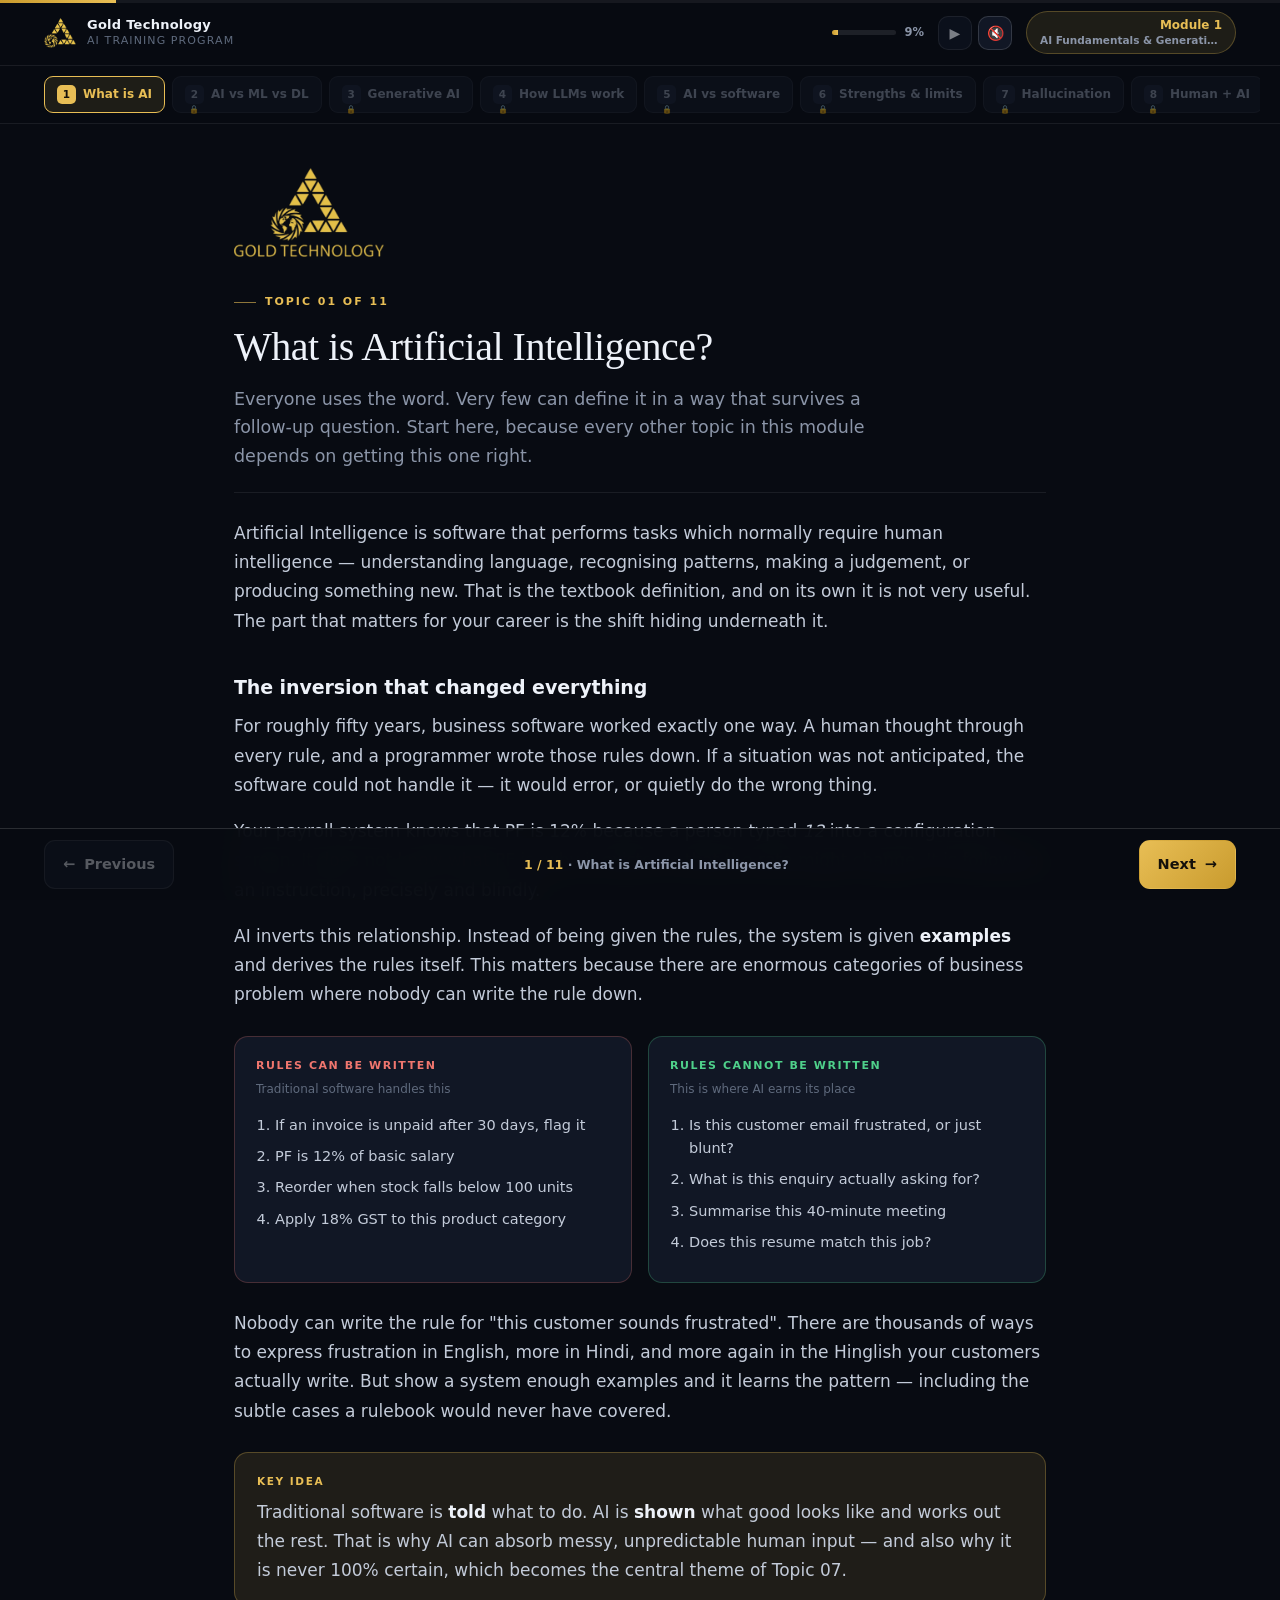
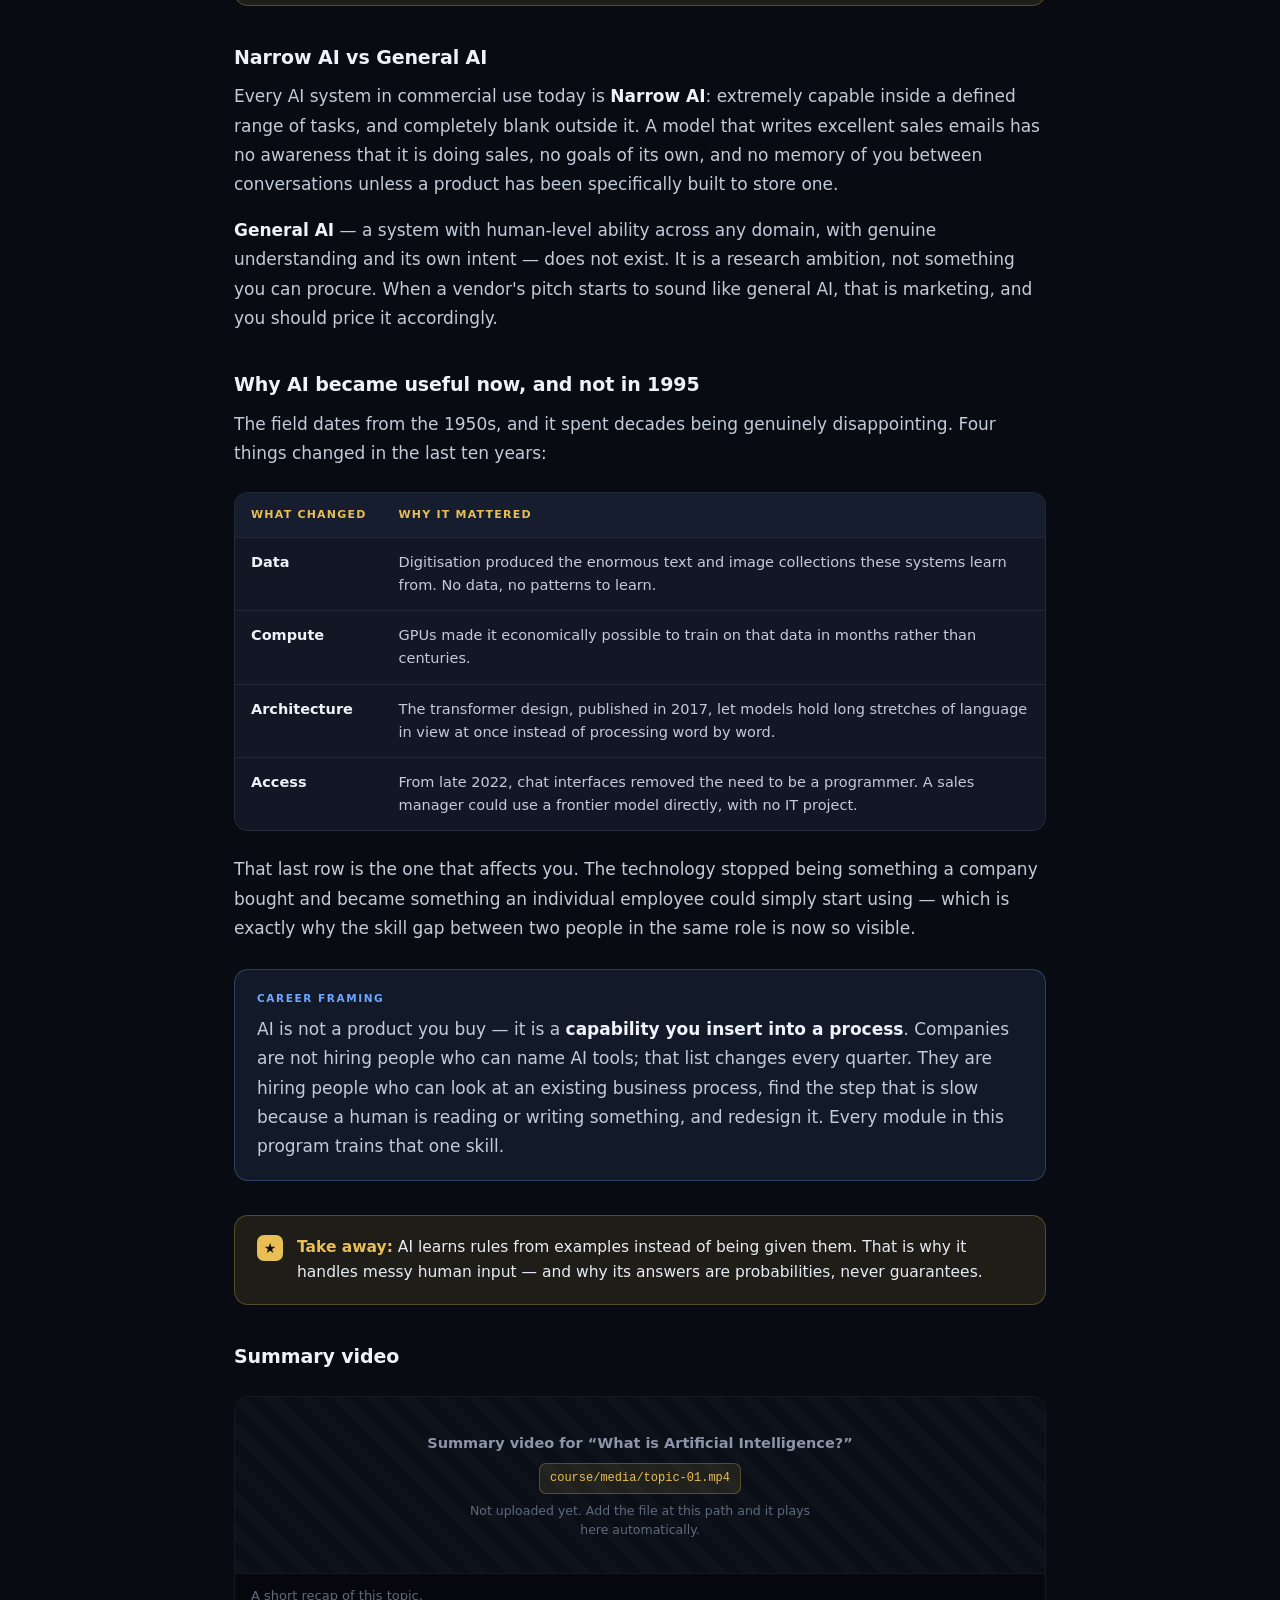
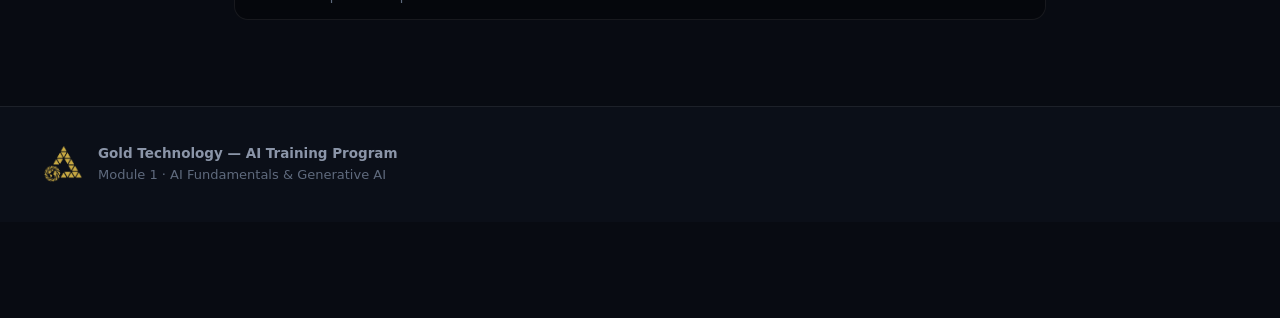
==== module-1-ai-fundamentals-generative-ai/index.html @ 79d7fc31 "Remove the audience line from the meta description too The footer no longer carries it; this was the" ====
<!doctype html>
<html lang="en">
<head>
<meta charset="utf-8">
<meta name="viewport" content="width=device-width, initial-scale=1, viewport-fit=cover">
<meta name="color-scheme" content="dark">
<meta name="description" content="Module 1 — AI Fundamentals & Generative AI. Gold Technology AI Training Program.">
<title>Module 1 — AI Fundamentals &amp; Generative AI | Gold Technology</title>
<link rel="stylesheet" href="../course/assets/lesson.css">
</head>
<body class="screens">

<div class="progress"><i id="bar"></i></div>

<header class="topbar">
  <div class="topbar-in">
    <div class="brand">
      <img src="../course/brand/logo-mark.png" alt="Gold Technology">
      <div class="brand-txt">
        <div class="brand-name">Gold Technology</div>
        <div class="brand-sub">AI Training Program</div>
      </div>
    </div>
    <div class="topbar-spacer"></div>
    <div class="topbar-pct"><span class="track"><span class="fill"></span></span><span class="val">0%</span></div>
    <div class="audio">
      <button class="abtn" id="a-play" type="button" aria-label="Play narration" title="Play narration">&#9654;</button>
      <button class="abtn" id="a-mute" type="button" aria-label="Turn narration off" title="Turn narration off">&#128266;</button>
    </div>
    <div class="topbar-chip"><b>Module 1</b><span>AI Fundamentals &amp; Generative AI</span></div>
  </div>
</header>

<!-- ================= STEP RAIL ================= -->
<nav class="rail" aria-label="Module screens">
  <div class="rail-in">
    <button class="railstep" type="button"><span class="n">1</span><span class="lbl">What is AI</span></button>
    <button class="railstep" type="button"><span class="n">2</span><span class="lbl">AI vs ML vs DL</span></button>
    <button class="railstep" type="button"><span class="n">3</span><span class="lbl">Generative AI</span></button>
    <button class="railstep" type="button"><span class="n">4</span><span class="lbl">How LLMs work</span></button>
    <button class="railstep" type="button"><span class="n">5</span><span class="lbl">AI vs software</span></button>
    <button class="railstep" type="button"><span class="n">6</span><span class="lbl">Strengths &amp; limits</span></button>
    <button class="railstep" type="button"><span class="n">7</span><span class="lbl">Hallucination</span></button>
    <button class="railstep" type="button"><span class="n">8</span><span class="lbl">Human + AI</span></button>
    <button class="railstep" type="button"><span class="n">9</span><span class="lbl">Case &amp; activity</span></button>
    <button class="railstep" type="button"><span class="n">10</span><span class="lbl">Knowledge check</span></button>
    <button class="railstep" type="button"><span class="n">11</span><span class="lbl">Summary &amp; video</span></button>
  </div>
</nav>

<div class="stage-wrap">

<!-- ============================================================ 1 -->
<section class="screen" data-title="What is Artificial Intelligence?">
  <div class="screen-head">
    <img class="hero-logo" src="../course/brand/logo-full.png" alt="Gold Technology" style="width:150px;margin-bottom:26px">
    <p class="screen-kicker">Topic 01 of 11</p>
    <h2>What is Artificial Intelligence?</h2>
    <p class="sub">
      Everyone uses the word. Very few can define it in a way that survives a follow-up question.
      Start here, because every other topic in this module depends on getting this one right.
    </p>
  </div>
  <div class="screen-body">

    <p>
      Artificial Intelligence is software that performs tasks which normally require human
      intelligence — understanding language, recognising patterns, making a judgement, or producing
      something new. That is the textbook definition, and on its own it is not very useful. The part
      that matters for your career is the shift hiding underneath it.
    </p>

    <h3>The inversion that changed everything</h3>
    <p>
      For roughly fifty years, business software worked exactly one way. A human thought through
      every rule, and a programmer wrote those rules down. If a situation was not anticipated, the
      software could not handle it — it would error, or quietly do the wrong thing.
    </p>
    <p>
      Your payroll system knows that PF is 12% because a person typed <em>12</em> into a
      configuration screen. It does not know what PF is, why it exists, or that the rate might
      change. It is following an instruction, precisely and blindly.
    </p>
    <p>
      AI inverts this relationship. Instead of being given the rules, the system is given
      <strong>examples</strong> and derives the rules itself. This matters because there are enormous
      categories of business problem where nobody can write the rule down.
    </p>

    <div class="vs">
      <div class="col bad">
        <h5>Rules can be written</h5>
        <p class="tag">Traditional software handles this</p>
        <ol>
          <li>If an invoice is unpaid after 30 days, flag it</li>
          <li>PF is 12% of basic salary</li>
          <li>Reorder when stock falls below 100 units</li>
          <li>Apply 18% GST to this product category</li>
        </ol>
      </div>
      <div class="col good">
        <h5>Rules cannot be written</h5>
        <p class="tag">This is where AI earns its place</p>
        <ol>
          <li>Is this customer email frustrated, or just blunt?</li>
          <li>What is this enquiry actually asking for?</li>
          <li>Summarise this 40-minute meeting</li>
          <li>Does this resume match this job?</li>
        </ol>
      </div>
    </div>

    <p>
      Nobody can write the rule for "this customer sounds frustrated". There are thousands of ways to
      express frustration in English, more in Hindi, and more again in the Hinglish your customers
      actually write. But show a system enough examples and it learns the pattern — including the
      subtle cases a rulebook would never have covered.
    </p>

    <div class="call key">
      <div class="call-t">Key idea</div>
      <p>
        Traditional software is <strong>told</strong> what to do. AI is <strong>shown</strong> what
        good looks like and works out the rest. That is why AI can absorb messy, unpredictable human
        input — and also why it is never 100% certain, which becomes the central theme of Topic 07.
      </p>
    </div>

    <h3>Narrow AI vs General AI</h3>
    <p>
      Every AI system in commercial use today is <strong>Narrow AI</strong>: extremely capable inside
      a defined range of tasks, and completely blank outside it. A model that writes excellent sales
      emails has no awareness that it is doing sales, no goals of its own, and no memory of you
      between conversations unless a product has been specifically built to store one.
    </p>
    <p>
      <strong>General AI</strong> — a system with human-level ability across any domain, with genuine
      understanding and its own intent — does not exist. It is a research ambition, not something you
      can procure. When a vendor's pitch starts to sound like general AI, that is marketing, and you
      should price it accordingly.
    </p>

    <h3>Why AI became useful now, and not in 1995</h3>
    <p>
      The field dates from the 1950s, and it spent decades being genuinely disappointing. Four things
      changed in the last ten years:
    </p>
    <div class="tw">
      <table>
        <thead><tr><th>What changed</th><th>Why it mattered</th></tr></thead>
        <tbody>
          <tr><td><b>Data</b></td><td>Digitisation produced the enormous text and image collections these systems learn from. No data, no patterns to learn.</td></tr>
          <tr><td><b>Compute</b></td><td>GPUs made it economically possible to train on that data in months rather than centuries.</td></tr>
          <tr><td><b>Architecture</b></td><td>The transformer design, published in 2017, let models hold long stretches of language in view at once instead of processing word by word.</td></tr>
          <tr><td><b>Access</b></td><td>From late 2022, chat interfaces removed the need to be a programmer. A sales manager could use a frontier model directly, with no IT project.</td></tr>
        </tbody>
      </table>
    </div>
    <p>
      That last row is the one that affects you. The technology stopped being something a company
      bought and became something an individual employee could simply start using — which is exactly
      why the skill gap between two people in the same role is now so visible.
    </p>

    <div class="call job">
      <div class="call-t">Career framing</div>
      <p>
        AI is not a product you buy — it is a <strong>capability you insert into a process</strong>.
        Companies are not hiring people who can name AI tools; that list changes every quarter. They
        are hiring people who can look at an existing business process, find the step that is slow
        because a human is reading or writing something, and redesign it. Every module in this
        program trains that one skill.
      </p>
    </div>

    <div class="takeaway">
      <span class="ico">★</span>
      <p><b>Take away:</b> AI learns rules from examples instead of being given them. That is why it handles messy human input — and why its answers are probabilities, never guarantees.</p>
    </div>


    <h3>Summary video</h3>
    <figure class="videobox" data-topic="01" data-name="What is Artificial Intelligence?" data-src="../course/media/topic-01.mp4">
      <div class="vidload">Checking for video&hellip;</div>
      <figcaption>A short recap of this topic.</figcaption>
    </figure>
  </div>
</section>

<!-- ============================================================ 2 -->
<section class="screen" data-title="AI vs Machine Learning vs Deep Learning">
  <div class="screen-head">
    <p class="screen-kicker">Topic 02 of 11</p>
    <h2>AI vs Machine Learning vs Deep Learning</h2>
    <p class="sub">
      Three terms, used interchangeably by almost everybody, that actually sit inside one another.
      Placing them correctly is a standard interview question — and getting it wrong signals that you
      learned AI from headlines.
    </p>
  </div>
  <div class="screen-body">

    <div class="figure">
      <svg viewBox="0 0 720 340" role="img" aria-label="Nested diagram: Artificial Intelligence contains Machine Learning, which contains Deep Learning, which contains Generative AI">
        <rect x="14" y="14" width="692" height="312" rx="18" fill="rgba(232,190,85,.05)" stroke="#E8BE55" stroke-opacity=".45"/>
        <text x="36" y="46" fill="#E8BE55" font-family="Georgia,serif" font-size="17">Artificial Intelligence</text>
        <text x="36" y="68" fill="#8B95A8" font-family="Segoe UI,system-ui,sans-serif" font-size="12.5">The goal — machines doing intelligent tasks</text>
        <rect x="48" y="84" width="624" height="228" rx="15" fill="rgba(110,168,254,.06)" stroke="#6EA8FE" stroke-opacity=".42"/>
        <text x="70" y="114" fill="#6EA8FE" font-family="Georgia,serif" font-size="16">Machine Learning</text>
        <text x="70" y="135" fill="#8B95A8" font-family="Segoe UI,system-ui,sans-serif" font-size="12.5">The method — learning patterns from data</text>
        <rect x="82" y="151" width="556" height="145" rx="13" fill="rgba(79,209,139,.06)" stroke="#4FD18B" stroke-opacity=".42"/>
        <text x="104" y="180" fill="#4FD18B" font-family="Georgia,serif" font-size="15">Deep Learning</text>
        <text x="104" y="200" fill="#8B95A8" font-family="Segoe UI,system-ui,sans-serif" font-size="12.5">Multi-layer neural networks that find features themselves</text>
        <rect x="116" y="214" width="488" height="66" rx="11" fill="rgba(232,190,85,.13)" stroke="#E8BE55" stroke-opacity=".6"/>
        <text x="138" y="242" fill="#EEF2F9" font-family="Georgia,serif" font-size="15">Generative AI</text>
        <text x="138" y="263" fill="#C3CBD9" font-family="Segoe UI,system-ui,sans-serif" font-size="12.5">Creates new content — this is where ChatGPT sits</text>
      </svg>
      <p class="cap">They nest. Generative AI is a specific use of deep learning, which is a specific kind of machine learning, which is one route to AI.</p>
    </div>

    <h3>How machine learning actually learns</h3>
    <p>
      Strip away the mathematics and the process is simple. You collect examples where you already
      know the answer — say, 5,000 past leads and whether each one eventually bought. You show the
      system the inputs together with the known outcomes. It adjusts its internal weights until its
      predictions match those outcomes reasonably well. Then you give it a lead it has never seen,
      and it predicts.
    </p>
    <div class="flow">
      <div class="step"><b>1 · Training data</b><span>Past examples where the answer is already known.</span></div>
      <div class="arw">→</div>
      <div class="step"><b>2 · Training</b><span>The model adjusts itself until its predictions match the known answers.</span></div>
      <div class="arw">→</div>
      <div class="step"><b>3 · Prediction</b><span>It is given new, unseen input and produces an answer.</span></div>
    </div>
    <p>
      This is why <strong>data quality decides model quality</strong>. If your past lead records are
      incomplete, or your labels were applied inconsistently, the model faithfully learns that mess.
      There is no clever algorithm that repairs bad training data — a point Module 6 returns to in
      detail.
    </p>

    <h3>The distinction that actually matters</h3>
    <p>
      Classical machine learning needs a human to decide what the model should look at. To predict
      lead quality, somebody must decide that company size, industry and budget are the useful
      signals. That step is called feature engineering, and it puts a ceiling on the system: it can
      only be as insightful as the person choosing the features.
    </p>
    <p>
      <strong>Deep learning removes that ceiling.</strong> Given enough examples, a multi-layer
      neural network works out for itself which signals matter — including combinations no human
      would have thought to specify. That is precisely why deep learning took over everything
      involving language, images and audio. Nobody can list the features that make a sentence sound
      angry. A network trained on enough angry sentences finds them.
    </p>

    <div class="tw">
      <table>
        <thead>
          <tr><th>Term</th><th>What it is</th><th>How it works</th><th>Business example</th></tr>
        </thead>
        <tbody>
          <tr>
            <td><b>Artificial Intelligence</b></td>
            <td>The overall goal — machines performing tasks that need intelligence</td>
            <td>Any technique at all, including hand-written rules</td>
            <td>A chatbot that routes a customer to the right department</td>
          </tr>
          <tr>
            <td><b>Machine Learning</b></td>
            <td>A method of achieving AI by learning from data instead of being programmed</td>
            <td>Humans choose the features; the model learns the weights</td>
            <td>Predicting which leads are likely to convert, from past sales data</td>
          </tr>
          <tr>
            <td><b>Deep Learning</b></td>
            <td>Machine learning using neural networks with many layers</td>
            <td>The model discovers the features itself — no feature engineering</td>
            <td>Reading a scanned purchase order and extracting the line items</td>
          </tr>
          <tr>
            <td><b>Generative AI</b></td>
            <td>Deep learning models that produce new content</td>
            <td>Predicts the most probable next piece of content, repeatedly</td>
            <td>Drafting a proposal, summarising a meeting, writing a job description</td>
          </tr>
        </tbody>
      </table>
    </div>

    <div class="call job">
      <div class="call-t">Say it like this in an interview</div>
      <p>
        "AI is the objective. Machine learning is the main way we get there — the system learns
        patterns from data rather than following written rules. Deep learning is machine learning
        with multi-layer neural networks, which is what finally made language and images work.
        Generative AI is deep learning applied to creating new content."
      </p>
    </div>

    <div class="takeaway">
      <span class="ico">★</span>
      <p><b>Take away:</b> They nest, they do not compete. AI is the goal, ML is the method, deep learning is the breakthrough, generative AI is the application you use every day.</p>
    </div>


    <h3>Summary video</h3>
    <figure class="videobox" data-topic="02" data-name="AI vs Machine Learning vs Deep Learning" data-src="../course/media/topic-02.mp4">
      <div class="vidload">Checking for video&hellip;</div>
      <figcaption>A short recap of this topic.</figcaption>
    </figure>
  </div>
</section>

<!-- ============================================================ 3 -->
<section class="screen" data-title="What is Generative AI?">
  <div class="screen-head">
    <p class="screen-kicker">Topic 03 of 11</p>
    <h2>What is Generative AI?</h2>
    <p class="sub">
      This is the change that pulled AI out of the data science team and put it on every desk in the
      company — including, shortly, yours.
    </p>
  </div>
  <div class="screen-body">

    <p>
      Until around 2020, virtually all commercial AI was <strong>predictive</strong>. You handed it
      something that already existed and it told you something about it: is this transaction
      fraudulent, will this customer churn, does this resume match, what is in this photograph.
      Genuinely useful — but the output was always a label, a score or a number.
    </p>
    <p>
      <strong>Generative AI creates something that did not exist before.</strong> You describe what
      you need and it produces the artefact itself: the email, the summary, the analysis, the code,
      the image, the structured record.
    </p>

    <div class="tw">
      <table>
        <thead><tr><th></th><th>Predictive AI</th><th>Generative AI</th></tr></thead>
        <tbody>
          <tr><td><b>Question it answers</b></td><td>"What is this?" / "What will happen?"</td><td>"Make me this."</td></tr>
          <tr><td><b>Output</b></td><td>A category, score or number</td><td>New content — text, image, code, audio</td></tr>
          <tr><td><b>Example</b></td><td>This lead scores 82 out of 100</td><td>Here is the follow-up email for this lead</td></tr>
          <tr><td><b>Who used it</b></td><td>Data teams, through a project</td><td>Everyone, directly, from day one</td></tr>
          <tr><td><b>Setup needed</b></td><td>Months of data work</td><td>Open a browser tab</td></tr>
        </tbody>
      </table>
    </div>

    <h3>Why this changed business roles, not just IT</h3>
    <p>
      Look honestly at what a marketing executive, an HR generalist, a sales manager or a business
      analyst produces in a working day. Emails. Job descriptions. Campaign copy. Meeting notes.
      Proposals. Comparison sheets. Status reports. Almost all professional output is
      <strong>content</strong> — and content is precisely what generative AI makes.
    </p>
    <p>
      Predictive AI made data scientists more productive. Generative AI makes <em>everyone else</em>
      more productive. That is the whole reason your employer now expects fluency in it regardless of
      your function, and the reason this program exists at all.
    </p>

    <div class="tw">
      <table>
        <thead><tr><th>Department</th><th>What generative AI produces</th></tr></thead>
        <tbody>
          <tr><td><b>Sales</b></td><td>Outreach emails, call preparation notes, objection responses, proposal drafts, meeting summaries</td></tr>
          <tr><td><b>Marketing</b></td><td>Campaign concepts, ad copy, social posts, customer personas, content calendars</td></tr>
          <tr><td><b>HR</b></td><td>Job descriptions, interview questions, candidate summaries, onboarding material</td></tr>
          <tr><td><b>Finance</b></td><td>Variance explanations, management commentary, dashboard narratives</td></tr>
          <tr><td><b>Operations</b></td><td>Process documentation, SOPs, supplier comparison notes, incident summaries</td></tr>
        </tbody>
      </table>
    </div>

    <div class="call key">
      <div class="call-t">Key idea</div>
      <p>
        Generative AI does not remove the need for judgement — it removes the cost of the first
        draft. The value you add shifts from <em>producing</em> the document to <em>deciding whether
        the document is right</em>. That shift is what the rest of this module prepares you for.
      </p>
    </div>

    <div class="takeaway">
      <span class="ico">★</span>
      <p><b>Take away:</b> Predictive AI describes what exists; generative AI creates what does not. Because business output is mostly content, this is the version that reaches every role.</p>
    </div>


    <h3>Summary video</h3>
    <figure class="videobox" data-topic="03" data-name="What is Generative AI?" data-src="../course/media/topic-03.mp4">
      <div class="vidload">Checking for video&hellip;</div>
      <figcaption>A short recap of this topic.</figcaption>
    </figure>
  </div>
</section>

<!-- ============================================================ 4 -->
<section class="screen" data-title="How LLMs actually work">
  <div class="screen-head">
    <p class="screen-kicker">Topic 04 of 11</p>
    <h2>How a ChatGPT-type system actually works</h2>
    <p class="sub">
      You do not need the mathematics. You do need an accurate mental model — because nearly every
      expensive mistake people make with AI comes from holding the wrong one.
    </p>
  </div>
  <div class="screen-body">

    <p>
      LLM stands for <strong>Large Language Model</strong>. "Large" refers to the number of internal
      parameters — the adjustable values the model learned during training. Frontier models have
      hundreds of billions of them. That scale is why the behaviour feels qualitatively different
      from older systems, but the underlying operation is remarkably simple.
    </p>

    <h3>It predicts the next piece of text. That is genuinely all.</h3>
    <p>
      An LLM breaks language into <strong>tokens</strong> — roughly, word fragments. "Understanding"
      might be two tokens, "ERP" might be one, a comma is one. Given every token so far, the model
      calculates which token is most likely to come next, appends it, and repeats the whole
      calculation. A 400-word email is that same prediction running several hundred times in
      sequence.
    </p>
    <p>
      The reason this produces something coherent rather than nonsense is scale. Trained on an
      enormous body of human writing, the task "predict what comes next" forces the model to
      internalise grammar, tone, document structure, domain conventions and a great deal of factual
      association — because every one of those things shapes which word genuinely comes next.
    </p>

    <h3>The three stages of training</h3>
    <div class="flow">
      <div class="step"><b>1 · Pre-training</b><span>Reads a vast body of text and learns language, structure and world patterns. Enormously expensive, done once.</span></div>
      <div class="arw">→</div>
      <div class="step"><b>2 · Fine-tuning</b><span>Trained on example instructions with good answers, so it responds to requests instead of merely continuing text.</span></div>
      <div class="arw">→</div>
      <div class="step"><b>3 · Alignment</b><span>Humans rate competing answers; the model is tuned toward the ones people rated helpful, safe and well formatted.</span></div>
    </div>
    <p>
      Stage 3 explains a great deal about how the model behaves. It was rewarded for answers people
      <em>rated highly</em>. Confidence was rewarded, because confident answers read better. Accuracy
      was rewarded only when the human rater happened to know the truth. Hold on to that — it is the
      direct cause of everything in Topic 07.
    </p>

    <h3>The context window is its only memory</h3>
    <p>
      Everything the model can see at once — your instruction, the document you pasted, the
      conversation so far — sits inside a fixed-size <strong>context window</strong>. Within that
      window it has excellent access. Outside it, the information simply does not exist for the
      model.
    </p>
    <div class="tw">
      <table>
        <thead><tr><th>Consequence</th><th>What it means in practice</th></tr></thead>
        <tbody>
          <tr><td><b>It knows nothing about your company</b></td><td>It has never seen your price list, your policies or your customers. If you do not paste it in, it will invent it.</td></tr>
          <tr><td><b>Long documents must be broken up</b></td><td>Past a certain length the model is working with only part of your document — often without saying so.</td></tr>
          <tr><td><b>A new chat starts blank</b></td><td>Nothing carries over between conversations unless the product was explicitly built to store it.</td></tr>
          <tr><td><b>Earlier turns can fall out</b></td><td>In a very long conversation, the beginning may drop out of the window and be forgotten mid-discussion.</td></tr>
        </tbody>
      </table>
    </div>

    <h3>Why the same question gives different answers</h3>
    <p>
      The model does not always take the single most likely next token; it samples from a probability
      distribution. This is deliberate — always taking the top choice produces flat, repetitive
      writing. The side effect is that identical prompts can produce different output on different
      days.
    </p>
    <p>
      This is normal and expected behaviour, not a fault. But it has a hard consequence: an LLM must
      never sit in a process that requires a byte-identical result every single time. Topic 05 turns
      that into a decision rule you can apply.
    </p>

    <div class="call warn">
      <div class="call-t">The single most important sentence in this module</div>
      <p>
        An LLM generates text that is <strong>statistically plausible</strong>. It is not looking
        anything up, and it has no internal test for truth. Fluent and correct feel completely
        identical coming out of it. Verification is your job, not the model's.
      </p>
    </div>

    <div class="takeaway">
      <span class="ico">★</span>
      <p><b>Take away:</b> An LLM predicts the next token from what is in its context window. It does not retrieve facts, and it cannot tell when it is wrong.</p>
    </div>


    <h3>Summary video</h3>
    <figure class="videobox" data-topic="04" data-name="How LLMs actually work" data-src="../course/media/topic-04.mp4">
      <div class="vidload">Checking for video&hellip;</div>
      <figcaption>A short recap of this topic.</figcaption>
    </figure>
  </div>
</section>

<!-- ============================================================ 5 -->
<section class="screen" data-title="Generative AI vs traditional software">
  <div class="screen-head">
    <p class="screen-kicker">Topic 05 of 11</p>
    <h2>Generative AI vs traditional software</h2>
    <p class="sub">
      Both are software, and that is where the similarity stops. Confusing the two is the most
      expensive mistake a business makes with AI, so this comparison is worth learning properly.
    </p>
  </div>
  <div class="screen-body">

    <div class="tw">
      <table>
        <thead><tr><th></th><th>Traditional software</th><th>Generative AI</th></tr></thead>
        <tbody>
          <tr><td><b>Logic</b></td><td>Rules written by a human</td><td>Patterns learned from data</td></tr>
          <tr><td><b>Same input twice</b></td><td>Identical output, always</td><td>May differ slightly each time</td></tr>
          <tr><td><b>Accuracy</b></td><td>Exact</td><td>Approximate, usually very good</td></tr>
          <tr><td><b>Unexpected input</b></td><td>Rejects it or throws an error</td><td>Attempts an answer anyway</td></tr>
          <tr><td><b>How it fails</b></td><td>Loudly — it crashes or refuses</td><td>Quietly — a confident wrong answer</td></tr>
          <tr><td><b>Handles ambiguity</b></td><td>No</td><td>Yes, this is its core strength</td></tr>
          <tr><td><b>Testing</b></td><td>Pass or fail</td><td>Judged on quality, needs sampling and review</td></tr>
          <tr><td><b>Changing behaviour</b></td><td>Edit code, test, redeploy</td><td>Change the instruction, immediate</td></tr>
          <tr><td><b>Audit trail</b></td><td>Every step traceable</td><td>Reasoning is not reliably reconstructable</td></tr>
        </tbody>
      </table>
    </div>

    <p>
      Row five is the one that costs companies real money. When a conventional system fails you know
      immediately — a screen errors, a batch job aborts, somebody raises a ticket. When an LLM fails,
      you receive a well-written paragraph with a wrong number in it, formatted exactly like the
      paragraphs that were right. Nothing alerts you. It reaches the customer.
    </p>

    <h3>A decision rule you can apply from day one</h3>
    <div class="vs">
      <div class="col bad">
        <h5>Use traditional software</h5>
        <p class="tag">When the answer must be exactly right, every time</p>
        <ol>
          <li>Salary, PF and TDS calculation</li>
          <li>GST computation and return filing</li>
          <li>Accounting entries and ledgers</li>
          <li>Inventory quantity on hand</li>
          <li>Invoice totals and payment reconciliation</li>
          <li>Anything with a legal or audit consequence</li>
        </ol>
      </div>
      <div class="col good">
        <h5>Use generative AI</h5>
        <p class="tag">When the task involves language, judgement or variety</p>
        <ol>
          <li>Summarising a long email thread</li>
          <li>Drafting proposals and outreach</li>
          <li>Categorising unstructured enquiries</li>
          <li>Extracting fields from messy text</li>
          <li>Explaining what a report implies</li>
          <li>Generating options to choose between</li>
        </ol>
      </div>
    </div>

    <h3>The pattern that beats both</h3>
    <p>
      The strongest business systems do not choose. They use AI for the part that is unstructured and
      human, and conventional software for the part that must be exact and auditable.
    </p>
    <div class="flow">
      <div class="step"><b>1 · Messy input</b><span>An email, a scanned PO, a resume, a complaint — unstructured human text.</span></div>
      <div class="arw">→</div>
      <div class="step"><b>2 · AI reads it</b><span>Extracts the fields: company, quantity, amount, date, requirement.</span></div>
      <div class="arw">→</div>
      <div class="step"><b>3 · Human checks</b><span>Confirms the extraction, especially anything with a rupee value attached.</span></div>
      <div class="arw">→</div>
      <div class="step"><b>4 · System computes</b><span>ERP or CRM does the exact, auditable work with clean structured data.</span></div>
    </div>
    <p>
      Learn this shape now. Module 8 builds it out properly against ERP and CRM, and most real AI
      projects in Indian mid-market companies are some version of it.
    </p>

    <div class="takeaway">
      <span class="ico">★</span>
      <p><b>Take away:</b> Exactness and accountability belong to conventional software. Language, ambiguity and judgement belong to AI. Great systems use AI to feed clean data into software.</p>
    </div>


    <h3>Summary video</h3>
    <figure class="videobox" data-topic="05" data-name="Generative AI vs traditional software" data-src="../course/media/topic-05.mp4">
      <div class="vidload">Checking for video&hellip;</div>
      <figcaption>A short recap of this topic.</figcaption>
    </figure>
  </div>
</section>

<!-- ============================================================ 6 -->
<section class="screen" data-title="Capabilities and limitations">
  <div class="screen-head">
    <p class="screen-kicker">Topic 06 of 11</p>
    <h2>AI capabilities and limitations</h2>
    <p class="sub">
      Professional competence with AI is mostly knowing where the boundary sits. Underestimate it and
      you waste hours. Overestimate it and you send a customer something wrong.
    </p>
  </div>
  <div class="screen-body">

    <h3>What it is genuinely excellent at</h3>
    <ul>
      <li><strong>Summarising</strong> — a 30-page report, a 60-message thread, an hour of meeting notes, into what actually matters.</li>
      <li><strong>Drafting</strong> — the first 80% of any document, in seconds rather than an hour.</li>
      <li><strong>Rewriting</strong> — changing tone, length, language or audience while preserving meaning.</li>
      <li><strong>Structuring the unstructured</strong> — turning a rambling email into clean fields. This is the single highest-value business use of the technology.</li>
      <li><strong>Classifying at volume</strong> — sorting enquiries, tickets or feedback into consistent categories, at a scale no human will sustain.</li>
      <li><strong>Explaining</strong> — making a technical or financial concept clear for a specific audience.</li>
      <li><strong>Generating options</strong> — twelve subject lines, six objection responses, five campaign angles, so you can choose rather than invent.</li>
      <li><strong>Translating</strong> — including into and out of Indian languages, for customer communication.</li>
    </ul>

    <h3>Where it is weak, and what you do about it</h3>
    <div class="tw">
      <table>
        <thead><tr><th>Limitation</th><th>What goes wrong</th><th>How you work around it</th></tr></thead>
        <tbody>
          <tr><td><b>No live knowledge</b></td><td>Training has a cut-off date; recent events are unknown or guessed at</td><td>Use a tool with search, or paste the current information in yourself</td></tr>
          <tr><td><b>No company knowledge</b></td><td>It invents your pricing, policies, modules and client names</td><td>Always supply the real document inside the prompt</td></tr>
          <tr><td><b>Arithmetic at scale</b></td><td>Multi-step calculations drift; totals look plausible but do not add up</td><td>Let it set up the logic, then compute in Excel and verify</td></tr>
          <tr><td><b>Not a source of truth</b></td><td>Statistics, citations and legal clauses can be fabricated wholesale</td><td>Verify every figure against a real source before it leaves your desk</td></tr>
          <tr><td><b>No accountability</b></td><td>The model cannot own a decision or its consequences</td><td>A named human signs off anything that leaves the company</td></tr>
          <tr><td><b>Confidentiality risk</b></td><td>Data pasted into a public tool may leave your control</td><td>Follow company policy; never paste customer, salary or contract data into public tools</td></tr>
          <tr><td><b>Overconfidence</b></td><td>It rarely says "I do not know" unless you explicitly allow it to</td><td>Instruct it to flag uncertainty and to ask rather than guess</td></tr>
        </tbody>
      </table>
    </div>

    <div class="call key">
      <div class="call-t">The 80% principle</div>
      <p>
        Treat AI output as a strong first draft from a fast, exceptionally well-read intern who has
        never met your customers and will not admit uncertainty. The last 20% — the facts, the
        numbers, the relationship, the judgement — is exactly where you earn your salary. Skip it and
        you have added no value at all, only risk.
      </p>
    </div>

    <div class="takeaway">
      <span class="ico">★</span>
      <p><b>Take away:</b> Excellent at language, structure and volume. Unreliable on current facts, exact arithmetic and anything requiring accountability.</p>
    </div>


    <h3>Summary video</h3>
    <figure class="videobox" data-topic="06" data-name="Capabilities and limitations" data-src="../course/media/topic-06.mp4">
      <div class="vidload">Checking for video&hellip;</div>
      <figcaption>A short recap of this topic.</figcaption>
    </figure>
  </div>
</section>

<!-- ============================================================ 7 -->
<section class="screen" data-title="Hallucination, bias and inaccuracy">
  <div class="screen-head">
    <p class="screen-kicker">Topic 07 of 11</p>
    <h2>Hallucination, bias and inaccurate information</h2>
    <p class="sub">
      This is the topic that separates someone who is employable with AI from someone who is a
      liability with it. Read this one twice.
    </p>
  </div>
  <div class="screen-body">

    <h3>Hallucination</h3>
    <p>
      A <strong>hallucination</strong> is output that is fluent, confident, well formatted and
      factually false. It is not a bug awaiting a patch — it follows directly from the mechanism in
      Topic 04. The model produces the most plausible continuation. When it does not hold the fact,
      the most plausible continuation is still a fact-shaped sentence, so it writes one, in exactly
      the same assured tone it uses when correct.
    </p>
    <p>What it looks like in an actual workplace:</p>
    <ul>
      <li><strong>Invented figures</strong> — "the Indian ERP market grew 23.4% in 2024", stated with total confidence and no basis whatsoever.</li>
      <li><strong>Fake references</strong> — a plausible report title from a real consulting firm that was never published.</li>
      <li><strong>Fabricated product detail</strong> — modules, features or integrations your product does not have, written into a proposal.</li>
      <li><strong>Wrong attribution</strong> — a real quotation assigned to the wrong person or company.</li>
      <li><strong>Confident compliance claims</strong> — a clause of law or a GST rule stated crisply and incorrectly.</li>
    </ul>

    <div class="call warn">
      <div class="call-t">Why this is a business risk, not a technical curiosity</div>
      <p>
        A hallucinated number in a client proposal is a credibility loss. A hallucinated compliance
        statement is legal exposure. A hallucinated specification in a tender may be a commitment
        your company has to honour at its own cost. Lawyers in several countries have been formally
        sanctioned for filing AI-generated case citations that did not exist — they did not check,
        because the output looked professional.
      </p>
    </div>

    <h3>Bias</h3>
    <p>
      The model learned from human-written text, so it absorbed human patterns — including the unfair
      ones. Bias shows up as systematically different treatment of similar people or cases:
    </p>
    <ul>
      <li>Resume screening that quietly favours certain colleges, cities, surnames or career paths.</li>
      <li>Job descriptions written in language that measurably skews who applies.</li>
      <li>Performance summaries that describe identical behaviour differently by gender.</li>
      <li>Default assumptions — that a "software engineer" is male, that a strong candidate studied in a metro.</li>
    </ul>
    <p>
      Bias is harder to catch than hallucination, because each individual output looks entirely
      reasonable. You only see it in aggregate — which is why an AI-assisted process needs
      <em>auditing</em>, not just spot-checking. Module 5 takes this much further in a recruitment
      setting, where the legal and ethical stakes are highest.
    </p>

    <h3>Your verification playbook</h3>
    <div class="tw">
      <table>
        <thead><tr><th>Practice</th><th>What it means in daily work</th></tr></thead>
        <tbody>
          <tr><td><b>Ground it</b></td><td>Paste the real source document instead of relying on the model's memory. A model working from your text hallucinates far less than one working from recall.</td></tr>
          <tr><td><b>Check every number</b></td><td>Treat all figures, dates, percentages and names as unverified until you have seen them in a real source.</td></tr>
          <tr><td><b>Demand checkable sources</b></td><td>Ask for references — then actually open them. An unopened citation is worth nothing at all.</td></tr>
          <tr><td><b>Ask it to challenge itself</b></td><td>"What in this answer are you least confident about, and what would make it wrong?" surfaces weak claims quickly.</td></tr>
          <tr><td><b>Give it permission to not know</b></td><td>"If you are not sure, say so and ask me" converts silent invention into a question you can answer.</td></tr>
          <tr><td><b>Scale scrutiny to stakes</b></td><td>An internal brainstorm needs a glance. A customer proposal, an offer letter, or anything with a rupee figure needs line-by-line checking.</td></tr>
          <tr><td><b>Protect confidential data</b></td><td>No salary data, customer records, contracts or unreleased plans in public tools.</td></tr>
          <tr><td><b>Keep a human accountable</b></td><td>Every AI-assisted output that leaves the company has a named person who owns it.</td></tr>
        </tbody>
      </table>
    </div>

    <div class="call job">
      <div class="call-t">What this sounds like to an employer</div>
      <p>
        In an interview, "AI sometimes makes mistakes" is a weak answer that anyone could give.
        "AI hallucinates because it predicts plausible text rather than retrieving facts, so I ground
        it in source documents and verify every figure before anything goes to a client" is the
        answer that gets you hired.
      </p>
    </div>

    <div class="takeaway">
      <span class="ico">★</span>
      <p><b>Take away:</b> Confident and correct are different things. Ground the model in real sources, verify every number, and never let unchecked output reach a customer.</p>
    </div>


    <h3>Summary video</h3>
    <figure class="videobox" data-topic="07" data-name="Hallucination, bias and inaccuracy" data-src="../course/media/topic-07.mp4">
      <div class="vidload">Checking for video&hellip;</div>
      <figcaption>A short recap of this topic.</figcaption>
    </figure>
  </div>
</section>

<!-- ============================================================ 8 -->
<section class="screen" data-title="Human + AI collaboration">
  <div class="screen-head">
    <p class="screen-kicker">Topic 08 of 11</p>
    <h2>Human + AI collaboration</h2>
    <p class="sub">
      The useful question was never "will AI replace this job". It is "which parts of this job should
      AI do, and which parts must stay human".
    </p>
  </div>
  <div class="screen-body">

    <p>
      Organisations that get this split right see genuine gains. Organisations that get it wrong go
      one of two ways: they ban AI outright and fall behind, or they let it write to customers
      unchecked and pay for it publicly. Both failures come from never thinking about the division of
      labour.
    </p>

    <div class="tw">
      <table>
        <thead><tr><th>Give to AI</th><th>Keep with the human</th></tr></thead>
        <tbody>
          <tr><td>Reading 500 documents nobody has time to read</td><td>Deciding what the organisation does about them</td></tr>
          <tr><td>The first draft of anything</td><td>The final wording that carries your name</td></tr>
          <tr><td>Converting messy text into structured fields</td><td>Confirming the extraction is actually correct</td></tr>
          <tr><td>Generating options and angles</td><td>Choosing, based on the relationship and the context</td></tr>
          <tr><td>Consistent formatting and repetitive rewriting</td><td>Ethics, fairness and the judgement calls</td></tr>
          <tr><td>Speed and volume</td><td>Accountability for the outcome</td></tr>
        </tbody>
      </table>
    </div>

    <h3>The working loop</h3>
    <div class="flow">
      <div class="step"><b>1 · Frame</b><span>Define the task, the audience, the constraints and the output format you need.</span></div>
      <div class="arw">→</div>
      <div class="step"><b>2 · Generate</b><span>Let AI produce the draft, the extraction or the set of options.</span></div>
      <div class="arw">→</div>
      <div class="step"><b>3 · Verify</b><span>Check facts, figures, tone and fit. Correct or regenerate whatever fails.</span></div>
      <div class="arw">→</div>
      <div class="step"><b>4 · Decide</b><span>Apply judgement, take the decision, own the result.</span></div>
    </div>
    <p>
      Notice that steps 1, 3 and 4 are entirely human, and that all of the professional skill lives
      there. Someone who only knows step 2 has learned a tool, and tools change every year. Someone
      who is strong at 1, 3 and 4 has learned a way of working — which is what the remaining nine
      modules develop.
    </p>

    <div class="call key">
      <div class="call-t">The honest version</div>
      <p>
        AI will not replace you. But a colleague who has restructured their work around AI will
        produce roughly three times what you produce, at comparable quality — and that comparison,
        not the technology, is what actually affects careers. The purpose of this program is to make
        sure you are that colleague.
      </p>
    </div>

    <div class="takeaway">
      <span class="ico">★</span>
      <p><b>Take away:</b> AI does the reading, drafting and structuring. Humans frame the task, verify the output and own the decision. Frame → Generate → Verify → Decide.</p>
    </div>


    <h3>Summary video</h3>
    <figure class="videobox" data-topic="08" data-name="Human + AI collaboration" data-src="../course/media/topic-08.mp4">
      <div class="vidload">Checking for video&hellip;</div>
      <figcaption>A short recap of this topic.</figcaption>
    </figure>
  </div>
</section>

<!-- ============================================================ 9 -->
<section class="screen" data-title="Case study and practical activity">
  <div class="screen-head">
    <p class="screen-kicker">Topic 09 of 11 · Case &amp; activity</p>
    <h2>500 customer enquiries every month</h2>
    <p class="sub">
      Everything so far, applied to one ordinary business problem — then handed to you to do
      yourself.
    </p>
  </div>
  <div class="screen-body">

    <p>
      A mid-sized technology company receives roughly <strong>500 enquiries a month</strong> through
      its website, email and trade-show contacts. They arrive as free text — some detailed, some a
      single line, and some not sales enquiries at all.
    </p>

    <div class="vs">
      <div class="col bad">
        <h5>Traditional approach</h5>
        <p class="tag">One executive, manually</p>
        <ol>
          <li>Opens and reads every enquiry</li>
          <li>Works out what the customer wants</li>
          <li>Categorises it by hand</li>
          <li>Assigns it to a salesperson</li>
          <li>Types a short summary — when there is time</li>
        </ol>
      </div>
      <div class="col good">
        <h5>AI-assisted approach</h5>
        <p class="tag">AI first pass, human review</p>
        <ol>
          <li>AI reads the enquiry</li>
          <li>Identifies the actual requirement</li>
          <li>Scores it Hot / Warm / Cold</li>
          <li>Extracts company, budget, requirement, timeline</li>
          <li>Writes a briefing for the salesperson</li>
        </ol>
      </div>
    </div>

    <div class="stats">
      <div class="stat"><b>500</b><span>enquiries per month</span></div>
      <div class="stat"><b>~6 min</b><span>manual handling, each</span></div>
      <div class="stat"><b>50 hrs</b><span>per month, manual</span></div>
      <div class="stat"><b>~8 hrs</b><span>with AI, review only</span></div>
    </div>
    <p class="cap" style="margin-top:-10px">
      Indicative figures for discussion. The point is not the exact saving — it is that the executive
      moves from processing enquiries to acting on the ones that matter.
    </p>

    <h3>The real benefit is not the time saved</h3>
    <p>
      When a human handles 500 enquiries manually, the last hundred receive less attention than the
      first. Categorisation drifts with mood and workload. Enquiries arriving on a busy day sit
      unread. Good leads go cold silently, and nobody can see it happening.
    </p>
    <ul>
      <li><strong>Consistency.</strong> Enquiry 500 is assessed by the same standard as enquiry 1.</li>
      <li><strong>Structure.</strong> Free text becomes fields, so the pipeline becomes measurable and reportable.</li>
      <li><strong>Speed.</strong> Hot leads surface within minutes rather than days — and response time is the strongest single predictor of B2B conversion.</li>
    </ul>

    <div class="call warn">
      <div class="call-t">Where the human stays</div>
      <p>
        AI proposes the category and drafts the summary. A salesperson still checks the Hot leads
        before acting, because a misread budget or a missed nuance is a lost deal. The AI is doing
        the reading, not the selling.
      </p>
    </div>

    <h3>Your practical activity</h3>
    <p>
      Below are ten enquiries of the kind this company actually receives. Work through them with an
      AI tool. <strong>Not all of them are sales leads</strong> — noticing that is part of the
      exercise.
    </p>

    <div class="tw">
      <table>
        <thead><tr><th>#</th><th>Enquiry as received</th></tr></thead>
        <tbody>
          <tr><td><b>1</b></td><td>"We are a manufacturing unit in Pune, around 120 staff. Current system is Tally and it is not handling production planning. Need ERP with production and quality modules. Budget approx 8–10 lakh. Want to go live before the next financial year."</td></tr>
          <tr><td><b>2</b></td><td>"Sir please send me the price list."</td></tr>
          <tr><td><b>3</b></td><td>"I am a final year B.Tech student. Do you offer internships in your development team?"</td></tr>
          <tr><td><b>4</b></td><td>"Real estate developer, Nashik. Sales team of 25 people, currently on spreadsheets. Looking at CRM. We are evaluating three vendors and will decide within three weeks. Can you do a demo on Thursday?"</td></tr>
          <tr><td><b>5</b></td><td>"Our GST report is showing wrong figures for last month. This is urgent, our filing is due. Ticket number GT-4412."</td></tr>
          <tr><td><b>6</b></td><td>"IT services company, about 400 employees. Thinking about an HRMS at some point, probably next financial year. Just want to understand what is available. No budget approved yet."</td></tr>
          <tr><td><b>7</b></td><td>"Pharma distribution, Mumbai. We need batch-wise inventory with expiry tracking — we are losing stock to expiry every quarter. Around 15 lakh approved. Need this running in 6 weeks."</td></tr>
          <tr><td><b>8</b></td><td>"Textile SME in Surat. We implemented an ERP two years ago, it never worked properly and we want to migrate. 60 users. Budget around 12 lakh, planning for Q3."</td></tr>
          <tr><td><b>9</b></td><td>"Hi, I have 6 years experience in ERP implementation. Attaching my CV, please consider me for any suitable opening."</td></tr>
          <tr><td><b>10</b></td><td>"Auto component supplier, Chakan. Need ERP with quality module for our IATF audit. Audit is in four months. Please send a proposal and arrange a demo next week."</td></tr>
        </tbody>
      </table>
    </div>

    <div class="task">
      <h4>Your four tasks</h4>
      <ol>
        <li><strong>Categorise each enquiry.</strong> Sales lead, support request, careers, or not relevant. Three of the ten are not sales leads — find them.</li>
        <li><strong>Extract the requirement.</strong> For every genuine lead, pull out company type, location, product needed, user count, budget and timeline. Mark anything not stated as "not stated" — do not let the AI fill the gap with an invented value.</li>
        <li><strong>Assign a priority.</strong> Hot, Warm or Cold, with a one-line reason. Priority should reflect budget clarity, timeline urgency and how specific the requirement is.</li>
        <li><strong>Write the sales summary.</strong> For the Hot leads, produce a three-line briefing a salesperson could read thirty seconds before calling: what they need, why now, and how to open the conversation.</li>
      </ol>
    </div>

    <div class="call warn">
      <div class="call-t">The trap to watch for</div>
      <p>
        Enquiry 2 gives the AI almost nothing. Many models will still confidently produce a company
        size and an industry for it. Check your output for exactly this — the moment you catch the
        model inventing a field, Topic 07 has stopped being theory.
      </p>
    </div>

    <div class="call job">
      <div class="call-t">Where this applies</div>
      <p>
        This one workflow — read unstructured input, classify it, extract fields, summarise for a
        human — sits underneath a large share of business AI. You meet it again in
        <strong>Sales</strong> as lead qualification, in <strong>Support</strong> as ticket triage,
        in <strong>HR</strong> as resume screening, and in <strong>Operations</strong> as
        purchase-order processing. Learn it properly here and the later modules become variations on
        a pattern you already know.
      </p>
    </div>

    <div class="takeaway">
      <span class="ico">★</span>
      <p><b>Take away:</b> AI reads and structures at volume with perfect consistency. The human still decides — and still catches what the model invented.</p>
    </div>


    <h3>Summary video</h3>
    <figure class="videobox" data-topic="09" data-name="Case study and practical activity" data-src="../course/media/topic-09.mp4">
      <div class="vidload">Checking for video&hellip;</div>
      <figcaption>A short recap of this topic.</figcaption>
    </figure>
  </div>
</section>

<!-- ============================================================ 10 -->
<section class="screen" data-title="Knowledge check">
  <div class="screen-head">
    <p class="screen-kicker">Topic 10 of 11</p>
    <h2>Knowledge check</h2>
    <p class="sub">
      Eight questions covering the whole module. Each answer explains the reasoning, so a wrong
      choice is still worth something.
    </p>
  </div>
  <div class="screen-body">
    <div id="quiz"></div>
    <div class="score" id="score" hidden>
      <b id="score-n">0/8</b>
      <span id="score-t"></span>
      <button class="btn" id="retry">Try again</button>
    </div>
  </div>
</section>


<!-- ============================================================ 11 -->
<section class="screen" data-title="Module summary and video">
  <div class="screen-head">
    <p class="screen-kicker">Topic 11 of 11</p>
    <h2>Module summary</h2>
    <p class="sub">
      The whole module in one place — the ten things worth remembering, and the video walkthrough.
      Come back to this screen before Module 2, or before an interview.
    </p>
  </div>
  <div class="screen-body">

    <h3>The ten things to remember</h3>
    <div class="recap">
      <div class="recap-item"><span class="num">1</span><div><b>AI learns rules from examples</b><span>Traditional software is told what to do; AI is shown what good looks like. That is why it handles messy human input — and why it is never fully certain.</span></div></div>
      <div class="recap-item"><span class="num">2</span><div><b>AI ⊃ ML ⊃ Deep Learning ⊃ Generative AI</b><span>They nest, they do not compete. AI is the goal, ML the method, deep learning the breakthrough, generative AI the part you use daily.</span></div></div>
      <div class="recap-item"><span class="num">3</span><div><b>Generative AI creates, predictive AI describes</b><span>Because almost all business output is content, this is the version that reached every role rather than just the data team.</span></div></div>
      <div class="recap-item"><span class="num">4</span><div><b>An LLM predicts the next token</b><span>It is not looking anything up. Everything it can see sits in the context window — if you did not paste it in, the model does not know it.</span></div></div>
      <div class="recap-item"><span class="num">5</span><div><b>Exactness belongs to software</b><span>GST, payroll and invoice totals go to conventional systems. Language, ambiguity and judgement go to AI. The best designs use AI to feed clean data into software.</span></div></div>
      <div class="recap-item"><span class="num">6</span><div><b>Strong at language, weak on facts</b><span>Excellent at summarising, drafting and structuring. Unreliable on current facts, exact arithmetic and anything needing accountability.</span></div></div>
      <div class="recap-item"><span class="num">7</span><div><b>Confident is not the same as correct</b><span>Hallucination comes from the mechanism itself. Ground the model in real sources, verify every number, and never let unchecked output reach a customer.</span></div></div>
      <div class="recap-item"><span class="num">8</span><div><b>Frame → Generate → Verify → Decide</b><span>AI does step 2. The other three are human, and that is where the professional skill and the accountability live.</span></div></div>
      <div class="recap-item"><span class="num">9</span><div><b>Read, classify, extract, summarise</b><span>One workflow underpins most business AI. You will meet it again as lead qualification, ticket triage, resume screening and PO processing.</span></div></div>
      <div class="recap-item"><span class="num">10</span><div><b>Redesign the process, not just the task</b><span>Employers are not hiring people who can name AI tools. They are hiring people who can find the slow step in a process and rebuild it.</span></div></div>
    </div>

    <div class="takeaway">
      <span class="ico">★</span>
      <p><b>You are ready for Module 2.</b> Everything from here on is this foundation pointed at a specific business function — starting with Prompt Engineering, which is the skill the rest of the program runs on.</p>
    </div>



    <h3>Summary video</h3>
    <figure class="videobox" data-topic="11" data-name="Module summary" data-src="../course/media/ai-introduction-lesson.mp4">
      <div class="vidload">Checking for video&hellip;</div>
      <figcaption>AI Introduction &mdash; video lesson covering the module.</figcaption>
    </figure>
    <nav class="mnav">
      <p class="mnav-label">Continue the program</p>
      <div class="ghost"></div>
      <div class="next soon-card">
        <small>Next module</small>
        <b>02 · Prompt Engineering</b>
        <span>Coming soon</span>
      </div>
    </nav>
  </div>
</section>

</div><!-- /stage-wrap -->

<!-- ================= FIXED PREV / NEXT ================= -->
<div class="gatehint" id="gatehint">Scroll down to continue ↓</div>
<div class="stepnav">
  <div class="stepnav-in">
    <button class="navbtn" id="nav-prev" type="button">←<span class="word"> Previous</span></button>
    <div class="mid" id="nav-mid"></div>
    <button class="navbtn primary" id="nav-next" type="button">Next<span class="word"> →</span></button>
  </div>
</div>

<footer>
  <div class="foot-in">
    <img src="../course/brand/logo-mark.png" alt="Gold Technology">
    <p>
      <b>Gold Technology — AI Training Program</b>
      Module 1 · AI Fundamentals &amp; Generative AI
    </p>
  </div>
</footer>

<script>
window.LESSON = {
  id: "m1",
  quiz: [
    {
      q: "What is the fundamental difference between AI and traditional software?",
      o: [
        "AI runs faster because it uses more powerful hardware",
        "Traditional software follows rules a human wrote; AI learns patterns from examples",
        "AI works online while traditional software works offline",
        "There is no real difference, only the marketing terminology"
      ],
      a: 1,
      e: "Traditional software executes rules a person wrote down. AI is shown examples and derives the pattern itself — which is why it can handle messy human input, and why it is never fully certain."
    },
    {
      q: "How do AI, Machine Learning and Deep Learning relate to each other?",
      o: [
        "They are three competing technologies you choose between",
        "Deep Learning contains Machine Learning, which contains AI",
        "AI contains Machine Learning, which contains Deep Learning",
        "They are unrelated fields that happen to share terminology"
      ],
      a: 2,
      e: "They nest. AI is the overall goal, Machine Learning is the main method of reaching it, and Deep Learning is Machine Learning using multi-layer neural networks. Generative AI sits inside Deep Learning."
    },
    {
      q: "What separates Generative AI from earlier predictive AI?",
      o: [
        "Generative AI creates new content; predictive AI classifies or scores what already exists",
        "Generative AI is always accurate, predictive AI is not",
        "Generative AI only works with images",
        "Predictive AI needs no data to function"
      ],
      a: 0,
      e: "Predictive AI answers questions about existing data — a label, a score, a forecast. Generative AI produces something new: the email, the summary, the analysis. That is why it became useful to every business function, not just data teams."
    },
    {
      q: "At a technical level, what is an LLM doing when it answers you?",
      o: [
        "Searching a verified database of facts",
        "Retrieving the closest matching answer it memorised during training",
        "Repeatedly predicting the next most probable token, given everything so far",
        "Applying a set of logical rules written by its developers"
      ],
      a: 2,
      e: "It predicts the next token, adds it, and repeats — hundreds of times for a single paragraph. It is not looking anything up, which is exactly why it can produce fluent text that is factually wrong."
    },
    {
      q: "Why does hallucination happen?",
      o: [
        "The model is deliberately programmed to be creative with facts",
        "The internet contains wrong information and the model repeats it",
        "The model optimises for plausible text, and has no internal test for truth",
        "It is a temporary bug that the next model version will remove"
      ],
      a: 2,
      e: "Hallucination follows from the mechanism itself. When the model lacks a fact, the most plausible continuation is still a fact-shaped sentence — so it writes one, in the same confident tone it uses when correct."
    },
    {
      q: "A colleague asks AI to calculate the GST payable across 400 invoices and wants to file the return using that output. What is the right response?",
      o: [
        "Fine — AI handles calculations faster than any human",
        "Fine, as long as the prompt is written well",
        "Wrong tool. Tax computation must be exact and auditable, so it belongs in software, not an LLM",
        "Fine if you run it twice and the answers match"
      ],
      a: 2,
      e: "Anything requiring exactness and an audit trail — tax, payroll, accounting entries, invoice totals — belongs in traditional software. Use AI to explain or summarise the result, never to compute the filed figure."
    },
    {
      q: "Which task is the strongest fit for generative AI in a business process?",
      o: [
        "Being the single source of truth for company pricing",
        "Converting 500 unstructured customer enquiries into structured, categorised records",
        "Taking the final decision on which candidate to hire",
        "Producing the exact stock quantity available in the warehouse"
      ],
      a: 1,
      e: "Turning messy human text into clean structured data is the highest-value business use of generative AI. The other three each require exactness or accountability, which is why a human or a conventional system must own them."
    },
    {
      q: "What is the correct model for human + AI collaboration?",
      o: [
        "AI takes the routine decisions so humans handle only exceptions",
        "Humans draft, AI reviews and approves the final version",
        "AI does the reading, drafting and structuring; humans frame the task, verify and decide",
        "Whoever produces the answer faster should be trusted"
      ],
      a: 2,
      e: "AI handles volume, speed and the first pass. Framing the task, verifying the output and owning the decision stay human — those three steps are where professional judgement and accountability live."
    }
  ]
};
</script>
<script src="../course/assets/lesson.js"></script>

</body>
</html>
---- course/assets/lesson.css ----
:root{
  --bg:#080B12;
  --bg2:#0B0F18;
  --panel:#111725;
  --panel2:#161D2E;
  --raise:#1C2436;
  --line:rgba(255,255,255,.075);
  --line2:rgba(255,255,255,.14);
  --ink:#EEF2F9;
  --body:#C3CBD9;
  --muted:#8B95A8;
  --dim:#5F6A7D;
  --gold:#E8BE55;
  --gold2:#C99B2E;
  --goldsoft:rgba(232,190,85,.10);
  --goldline:rgba(232,190,85,.28);
  --ok:#4FD18B;
  --oksoft:rgba(79,209,139,.10);
  --no:#F0766E;
  --nosoft:rgba(240,118,110,.10);
  --info:#6EA8FE;
  --infosoft:rgba(110,168,254,.10);
  --serif:Georgia,"Times New Roman",Times,serif;
  --sans:"Segoe UI",system-ui,-apple-system,Roboto,Helvetica,Arial,sans-serif;
  --r:14px;
  --maxw:1240px;
}

*{box-sizing:border-box}
html{scroll-behavior:smooth;scroll-padding-top:96px}
body{
  margin:0;background:var(--bg);color:var(--body);
  font-family:var(--sans);font-size:17px;line-height:1.72;
  -webkit-font-smoothing:antialiased;text-rendering:optimizeLegibility;
}
img{display:block;max-width:100%}
a{color:var(--gold);text-decoration:none}
a:hover{text-decoration:underline}
:focus-visible{outline:2px solid var(--gold);outline-offset:3px;border-radius:6px}

/* ============ reading progress ============ */
.progress{position:fixed;top:0;left:0;right:0;height:3px;background:rgba(255,255,255,.06);z-index:60}
.progress i{display:block;height:100%;width:0;background:linear-gradient(90deg,var(--gold2),var(--gold));transition:width .12s linear}

/* ============ top bar ============ */
.topbar{
  position:sticky;top:0;z-index:50;
  background:rgba(8,11,18,.86);backdrop-filter:blur(14px);
  border-bottom:1px solid var(--line);
}
.topbar-in{
  max-width:var(--maxw);margin:0 auto;padding:11px 24px;
  display:flex;align-items:center;gap:14px;
}
.brand{display:flex;align-items:center;gap:11px;min-width:0}
.brand img{width:32px;height:32px;object-fit:contain;flex:none}
.brand-txt{min-width:0}
.brand-name{
  font-size:13px;font-weight:700;color:var(--ink);letter-spacing:.02em;
  white-space:nowrap;overflow:hidden;text-overflow:ellipsis;line-height:1.3
}
.brand-sub{font-size:11px;color:var(--dim);letter-spacing:.10em;text-transform:uppercase;line-height:1.3}
.topbar-spacer{flex:1}
.topbar-chip{
  flex:none;font-size:12px;font-weight:700;color:var(--gold);
  border:1px solid var(--goldline);background:var(--goldsoft);
  padding:6px 13px;border-radius:999px;white-space:nowrap
}

/* ============ hero ============ */
.hero{position:relative;overflow:hidden;border-bottom:1px solid var(--line)}
.hero::before{
  content:"";position:absolute;inset:0;
  background:
    radial-gradient(900px 420px at 18% -10%,rgba(232,190,85,.16),transparent 62%),
    radial-gradient(700px 380px at 92% 8%,rgba(110,168,254,.09),transparent 60%);
  pointer-events:none
}
.hero-in{position:relative;max-width:var(--maxw);margin:0 auto;padding:64px 24px 54px}
.hero-logo{width:210px;margin-bottom:34px;opacity:.97}
.eyebrow{
  display:inline-flex;align-items:center;gap:9px;
  font-size:11px;font-weight:800;letter-spacing:.20em;text-transform:uppercase;
  color:var(--gold);margin:0 0 18px
}
.eyebrow::before{content:"";width:26px;height:1px;background:var(--gold);opacity:.6}
h1{
  font-family:var(--serif);font-weight:400;color:var(--ink);
  font-size:clamp(34px,5.4vw,58px);line-height:1.1;letter-spacing:-.015em;
  margin:0 0 20px;max-width:17ch
}
h1 em{font-style:italic;color:var(--gold)}
.lede{font-size:clamp(16px,1.9vw,19px);line-height:1.68;color:var(--body);max-width:62ch;margin:0 0 30px}
.meta{display:flex;flex-wrap:wrap;gap:9px;margin-bottom:34px}
.meta span{
  font-size:12.5px;font-weight:600;color:var(--body);
  border:1px solid var(--line2);border-radius:999px;padding:7px 14px;background:rgba(255,255,255,.02)
}
.meta span b{color:var(--gold);font-weight:700}

.outcome{
  border:1px solid var(--goldline);background:var(--goldsoft);
  border-radius:var(--r);padding:22px 24px;max-width:74ch
}
.outcome h4{
  margin:0 0 9px;font-size:11px;font-weight:800;letter-spacing:.16em;
  text-transform:uppercase;color:var(--gold);font-family:var(--sans)
}
.outcome p{margin:0;color:#E4E9F2;font-size:16px;line-height:1.66}

/* ============ journey strip ============ */
.journey{border-bottom:1px solid var(--line);background:var(--bg2)}
.journey-in{max-width:var(--maxw);margin:0 auto;padding:26px 24px}
.journey h5{
  margin:0 0 15px;font-size:11px;font-weight:800;letter-spacing:.16em;
  text-transform:uppercase;color:var(--dim)
}
.mods{display:flex;gap:8px;overflow-x:auto;padding-bottom:6px;scrollbar-width:thin}
.mod{
  flex:none;min-width:132px;border:1px solid var(--line);border-radius:11px;
  padding:11px 13px;background:var(--panel);
}
.mod b{display:block;font-size:10.5px;letter-spacing:.13em;color:var(--dim);font-weight:800;margin-bottom:4px;white-space:nowrap}
.mod span{display:block;font-size:12.5px;color:var(--muted);line-height:1.45}
.mod.on{border-color:var(--goldline);background:linear-gradient(160deg,rgba(232,190,85,.13),rgba(232,190,85,.03))}
.mod.on b{color:var(--gold)}
.mod.on span{color:var(--ink);font-weight:600}

/* ============ layout ============ */
.layout{max-width:var(--maxw);margin:0 auto;padding:0 24px;display:grid;grid-template-columns:236px 1fr;gap:56px;align-items:start}

.toc{position:sticky;top:86px;padding:44px 0 40px;max-height:calc(100vh - 100px);overflow-y:auto}
.toc h5{margin:0 0 14px;font-size:11px;font-weight:800;letter-spacing:.16em;text-transform:uppercase;color:var(--dim)}
.toc a{
  display:block;padding:7px 0 7px 15px;font-size:13.5px;line-height:1.45;
  color:var(--muted);border-left:2px solid var(--line);text-decoration:none;transition:.16s
}
.toc a:hover{color:var(--ink);border-left-color:var(--line2);text-decoration:none}
.toc a.active{color:var(--gold);border-left-color:var(--gold);font-weight:650}
.toc a small{display:block;font-size:10.5px;color:var(--dim);letter-spacing:.09em;font-weight:700}

.content{padding:44px 0 80px;max-width:790px;min-width:0}

/* ============ sections ============ */
.sec{margin-bottom:74px}
.sec-head{margin-bottom:26px;padding-bottom:20px;border-bottom:1px solid var(--line)}
.sec-num{
  display:inline-block;font-family:var(--serif);font-size:13px;font-weight:700;
  color:var(--gold);letter-spacing:.16em;margin-bottom:11px
}
h2{
  font-family:var(--serif);font-weight:400;color:var(--ink);
  font-size:clamp(26px,3.5vw,36px);line-height:1.2;letter-spacing:-.01em;margin:0
}
h3{
  font-family:var(--sans);font-size:19px;font-weight:700;color:var(--ink);
  line-height:1.4;margin:38px 0 12px;letter-spacing:-.005em
}
h4{font-family:var(--sans);font-size:15.5px;font-weight:700;color:var(--ink);margin:26px 0 9px}
p{margin:0 0 17px}
.sec ul,.sec ol{margin:0 0 17px;padding-left:22px}
.sec li{margin-bottom:9px;line-height:1.68}
.sec li::marker{color:var(--gold)}
strong{color:var(--ink);font-weight:650}

/* ============ callouts ============ */
.call{border-radius:var(--r);padding:19px 22px;margin:26px 0;border:1px solid var(--line);background:var(--panel)}
.call-t{
  display:flex;align-items:center;gap:8px;margin:0 0 8px;
  font-size:10.5px;font-weight:800;letter-spacing:.15em;text-transform:uppercase
}
.call p:last-child{margin-bottom:0}
.call.key{border-color:var(--goldline);background:var(--goldsoft)}
.call.key .call-t{color:var(--gold)}
.call.job{border-color:rgba(110,168,254,.28);background:var(--infosoft)}
.call.job .call-t{color:var(--info)}
.call.warn{border-color:rgba(240,118,110,.3);background:var(--nosoft)}
.call.warn .call-t{color:var(--no)}

/* ============ tables ============ */
.tw{overflow-x:auto;margin:24px 0;border:1px solid var(--line);border-radius:var(--r);background:var(--panel)}
table{border-collapse:collapse;width:100%;min-width:540px;font-size:14.5px}
th,td{padding:13px 16px;text-align:left;border-bottom:1px solid var(--line);vertical-align:top;line-height:1.6}
th{
  background:var(--panel2);color:var(--gold);font-weight:700;
  font-size:11px;letter-spacing:.11em;text-transform:uppercase;white-space:nowrap
}
tbody tr:last-child td{border-bottom:none}
td b{color:var(--ink);font-weight:650}

/* ============ nesting diagram ============ */
.figure{margin:28px 0}
.figure svg{width:100%;height:auto;display:block;border:1px solid var(--line);border-radius:var(--r);background:var(--panel)}
.cap{margin:11px 0 0;font-size:13px;color:var(--dim);line-height:1.6;font-style:italic}

/* ============ flow chips ============ */
.flow{display:flex;flex-wrap:wrap;align-items:stretch;gap:9px;margin:24px 0}
.flow .step{
  flex:1 1 150px;border:1px solid var(--line);border-radius:11px;
  padding:14px 15px;background:var(--panel);min-width:0
}
.flow .step b{display:block;font-size:10.5px;letter-spacing:.13em;color:var(--gold);font-weight:800;margin-bottom:6px;text-transform:uppercase}
.flow .step span{display:block;font-size:13.5px;color:var(--body);line-height:1.5}
.flow .arw{display:flex;align-items:center;color:var(--dim);font-size:17px;flex:none}

/* ============ compare (before / after) ============ */
.vs{display:grid;grid-template-columns:1fr 1fr;gap:16px;margin:26px 0}
.vs .col{border:1px solid var(--line);border-radius:var(--r);background:var(--panel);padding:20px 21px}
.vs .col.bad{border-color:rgba(240,118,110,.24)}
.vs .col.good{border-color:rgba(79,209,139,.26)}
.vs h5{margin:0 0 4px;font-size:11px;font-weight:800;letter-spacing:.14em;text-transform:uppercase}
.vs .col.bad h5{color:var(--no)}
.vs .col.good h5{color:var(--ok)}
.vs .tag{font-size:12px;color:var(--dim);margin:0 0 14px}
.vs ol{margin:0;padding-left:19px;font-size:14.5px}
.vs li{margin-bottom:8px;line-height:1.6}

/* ============ stat tiles ============ */
.stats{display:grid;grid-template-columns:repeat(auto-fit,minmax(158px,1fr));gap:12px;margin:26px 0}
.stat{border:1px solid var(--line);border-radius:12px;background:var(--panel);padding:17px 18px}
.stat b{display:block;font-family:var(--serif);font-size:29px;color:var(--gold);line-height:1.1;margin-bottom:5px}
.stat span{display:block;font-size:12.5px;color:var(--muted);line-height:1.5}

/* ============ activity ============ */
.task{border:1px solid var(--goldline);border-radius:var(--r);background:linear-gradient(165deg,rgba(232,190,85,.07),rgba(232,190,85,.015));padding:24px 26px;margin:26px 0}
.task h4{margin:0 0 12px;color:var(--gold);font-size:12px;letter-spacing:.14em;text-transform:uppercase;font-weight:800}
.task ol{margin:0;padding-left:20px}
.task li{margin-bottom:9px}

/* ============ knowledge check ============ */
.check{border-top:1px solid var(--line);padding-top:52px;margin-top:8px}
.q{border:1px solid var(--line);border-radius:var(--r);background:var(--panel);padding:22px 24px;margin-bottom:14px}
.q-n{font-size:10.5px;font-weight:800;letter-spacing:.14em;color:var(--dim);text-transform:uppercase;margin-bottom:8px}
.q-t{font-size:16.5px;font-weight:650;color:var(--ink);line-height:1.55;margin:0 0 16px}
.opts{display:flex;flex-direction:column;gap:8px}
.opt{
  display:flex;gap:12px;align-items:flex-start;width:100%;text-align:left;
  border:1px solid var(--line2);border-radius:10px;background:var(--panel2);
  color:var(--body);padding:12px 15px;font:inherit;font-size:14.5px;line-height:1.55;
  cursor:pointer;transition:.15s
}
.opt:hover:not(:disabled){border-color:var(--gold);background:var(--raise)}
.opt:disabled{cursor:default}
.opt .k{
  flex:none;width:23px;height:23px;border-radius:6px;border:1px solid var(--line2);
  display:grid;place-items:center;font-size:11.5px;font-weight:800;color:var(--muted)
}
.opt.right{border-color:var(--ok);background:var(--oksoft);color:#E4F6EC}
.opt.right .k{border-color:var(--ok);background:var(--ok);color:#08210F}
.opt.wrong{border-color:var(--no);background:var(--nosoft);color:#F8E3E1}
.opt.wrong .k{border-color:var(--no);background:var(--no);color:#2A0A08}
.exp{margin-top:14px;padding:13px 16px;border-left:2px solid var(--gold);background:var(--goldsoft);border-radius:0 9px 9px 0;font-size:14px;line-height:1.62;color:#DFE5F0}
.exp b{color:var(--gold)}
.score{
  border:1px solid var(--goldline);background:var(--goldsoft);border-radius:var(--r);
  padding:20px 24px;margin-top:20px;display:flex;align-items:center;gap:16px;flex-wrap:wrap
}
.score[hidden]{display:none}
.score b{font-family:var(--serif);font-size:27px;color:var(--gold);line-height:1}
.score span{font-size:14.5px;color:var(--body);flex:1;min-width:190px}
.btn{
  border:1px solid var(--line2);background:var(--panel2);color:var(--ink);
  border-radius:10px;padding:10px 18px;font:inherit;font-size:14px;font-weight:650;cursor:pointer
}
.btn:hover{border-color:var(--gold);color:var(--gold)}

/* ============ footer ============ */
footer{border-top:1px solid var(--line);background:var(--bg2);margin-top:20px}
.foot-in{
  max-width:var(--maxw);margin:0 auto;padding:36px 24px;
  display:flex;align-items:center;gap:16px;flex-wrap:wrap
}
.foot-in img{width:38px;height:38px;object-fit:contain;opacity:.85}
.foot-in p{margin:0;font-size:13px;color:var(--dim);line-height:1.6}
.foot-in p b{display:block;color:var(--muted);font-size:13.5px;font-weight:650}

/* ============ responsive ============ */
@media (max-width:980px){
  .layout{grid-template-columns:1fr;gap:0}
  .toc{display:none}
  .content{padding:34px 0 64px;max-width:none}
}
@media (max-width:680px){
  body{font-size:16px}
  .hero-in{padding:44px 20px 40px}
  .hero-logo{width:168px;margin-bottom:26px}
  .topbar-in,.journey-in,.layout,.foot-in{padding-left:20px;padding-right:20px}
  .brand-sub{display:none}
  .vs{grid-template-columns:1fr}
  .sec{margin-bottom:56px}
  .outcome,.task,.q{padding-left:18px;padding-right:18px}
  .flow .arw{display:none}
  .flow .step{flex:1 1 100%}
}
@media print{
  .topbar,.progress,.toc,.journey{display:none}
  body{background:#fff;color:#111}
}

/* =====================================================================
   INTERACTIVE COMPONENTS  (shared across modules)
   ===================================================================== */

/* ---------- topbar progress pill ---------- */
.topbar-pct{
  flex:none;display:flex;align-items:center;gap:8px;
  font-size:11.5px;font-weight:700;color:var(--muted);white-space:nowrap
}
.topbar-pct .track{width:64px;height:5px;border-radius:99px;background:rgba(255,255,255,.09);overflow:hidden}
.topbar-pct .fill{display:block;height:100%;width:0;background:linear-gradient(90deg,var(--gold2),var(--gold));transition:width .3s ease}
@media (max-width:680px){ .topbar-pct{display:none} }

/* ---------- clickable module cards ---------- */
a.mod{text-decoration:none;transition:.16s;display:block}
a.mod:hover{border-color:var(--goldline);background:var(--panel2);text-decoration:none}
a.mod:hover span{color:var(--ink)}
.mod.done{border-color:rgba(79,209,139,.34)}
.mod.done b{color:var(--ok)}
.mod .tick{color:var(--ok);font-weight:800}
.mod.soon{opacity:.5}
.mod.soon b::after{content:" · soon";color:var(--dim);letter-spacing:0;font-weight:600}

/* ---------- prompt block + copy ---------- */
.prompt{
  position:relative;border:1px solid var(--line);border-radius:var(--r);
  background:#0C111B;margin:22px 0;overflow:hidden
}
.prompt-h{
  display:flex;align-items:center;gap:10px;padding:10px 15px;
  border-bottom:1px solid var(--line);background:var(--panel2)
}
.prompt-h b{
  font-size:10.5px;font-weight:800;letter-spacing:.14em;text-transform:uppercase;color:var(--gold);flex:1
}
.prompt-h.bad b{color:var(--no)}
.prompt-h.good b{color:var(--ok)}
.prompt pre{
  margin:0;padding:16px 18px;white-space:pre-wrap;word-break:break-word;
  font-family:ui-monospace,SFMono-Regular,Menlo,Consolas,monospace;
  font-size:13.5px;line-height:1.68;color:#DDE4F0
}
.copy{
  flex:none;border:1px solid var(--line2);background:var(--panel);color:var(--muted);
  border-radius:8px;padding:5px 11px;font:inherit;font-size:11.5px;font-weight:700;cursor:pointer;transition:.15s
}
.copy:hover{border-color:var(--gold);color:var(--gold)}
.copy.ok{border-color:var(--ok);color:var(--ok)}

/* ---------- reveal / think-first ---------- */
.reveal{border:1px solid var(--line);border-radius:var(--r);background:var(--panel);margin:24px 0;overflow:hidden}
.reveal summary{
  list-style:none;cursor:pointer;padding:16px 20px;display:flex;align-items:center;gap:11px;
  font-size:14.5px;font-weight:650;color:var(--ink);transition:.15s
}
.reveal summary::-webkit-details-marker{display:none}
.reveal summary:hover{background:var(--panel2)}
.reveal summary .chev{
  flex:none;width:22px;height:22px;border-radius:6px;border:1px solid var(--goldline);
  color:var(--gold);display:grid;place-items:center;font-size:12px;transition:transform .2s
}
.reveal[open] summary .chev{transform:rotate(90deg)}
.reveal summary small{
  margin-left:auto;font-size:10.5px;letter-spacing:.13em;text-transform:uppercase;
  color:var(--dim);font-weight:800
}
.reveal-body{padding:2px 20px 18px;border-top:1px solid var(--line)}
.reveal-body > *:first-child{margin-top:16px}
.reveal-body > *:last-child{margin-bottom:0}

/* ---------- prompt builder ---------- */
.builder{
  border:1px solid var(--goldline);border-radius:var(--r);
  background:linear-gradient(165deg,rgba(232,190,85,.07),rgba(232,190,85,.015));
  padding:24px 26px;margin:28px 0
}
.builder-h{display:flex;align-items:center;gap:12px;flex-wrap:wrap;margin-bottom:6px}
.builder-h h4{
  margin:0;flex:1;min-width:180px;color:var(--gold);font-size:12px;
  letter-spacing:.14em;text-transform:uppercase;font-weight:800
}
.builder-h .btn{padding:7px 13px;font-size:12.5px}
.builder > p{font-size:14px;color:var(--muted);margin:0 0 18px}
.fields{display:grid;gap:13px;margin-bottom:20px}
.field label{
  display:block;font-size:10.5px;font-weight:800;letter-spacing:.13em;
  text-transform:uppercase;color:var(--gold);margin-bottom:6px
}
.field label em{font-style:normal;color:var(--dim);letter-spacing:.02em;text-transform:none;font-weight:600;font-size:11.5px}
.field textarea{
  width:100%;border:1px solid var(--line2);border-radius:10px;background:#0C111B;
  color:var(--ink);padding:11px 14px;font:inherit;font-size:14.5px;line-height:1.6;
  resize:vertical;min-height:52px
}
.field textarea::placeholder{color:var(--dim)}
.field textarea:focus{outline:none;border-color:var(--gold)}
.builder .prompt{margin:0}
.builder-empty{color:var(--dim);font-style:italic}

/* ---------- module navigation ---------- */
.mnav{display:grid;grid-template-columns:1fr 1fr;gap:14px;margin-top:56px;padding-top:20px;border-top:1px solid var(--line)}
.mnav-label{
  grid-column:1/-1;margin:0 0 4px;font-size:11px;font-weight:800;letter-spacing:.16em;
  text-transform:uppercase;color:var(--dim)
}
.mnav a{
  border:1px solid var(--line);border-radius:var(--r);background:var(--panel);
  padding:17px 20px;text-decoration:none;transition:.16s;display:block
}
.mnav a:hover{border-color:var(--goldline);background:var(--panel2);text-decoration:none}
.mnav a small{display:block;font-size:10.5px;font-weight:800;letter-spacing:.14em;text-transform:uppercase;color:var(--dim);margin-bottom:5px}
.mnav a b{display:block;font-size:15px;font-weight:650;color:var(--ink);line-height:1.45}
.mnav a.next{text-align:right}
.mnav a.next small{color:var(--gold)}
.mnav .ghost{border:0;background:none;padding:0;pointer-events:none}
@media (max-width:680px){ .mnav{grid-template-columns:1fr} .mnav a.next{text-align:left} }

/* ---------- next-module placeholder (module not published yet) ---------- */
.mnav .soon-card{
  border:1px solid var(--line2);border-radius:var(--r);background:var(--panel);
  padding:17px 20px;text-align:right
}
.mnav .soon-card small{display:block;font-size:10.5px;font-weight:800;letter-spacing:.14em;text-transform:uppercase;color:var(--gold);margin-bottom:5px}
.mnav .soon-card b{display:block;font-size:15px;font-weight:650;color:var(--ink);line-height:1.45}
.mnav .soon-card span{
  display:inline-block;margin-top:8px;font-size:11px;font-weight:700;letter-spacing:.08em;
  text-transform:uppercase;color:var(--dim);border:1px solid var(--line2);
  border-radius:999px;padding:3px 10px
}
@media (max-width:680px){ .mnav .soon-card{text-align:left} }

/* =====================================================================
   SCREEN MODE — one topic per screen, with persistent prev/next
   ===================================================================== */

body.screens{padding-bottom:96px}

/* ---------- step rail ---------- */
.rail{
  position:sticky;top:57px;z-index:45;
  background:rgba(8,11,18,.92);backdrop-filter:blur(14px);
  border-bottom:1px solid var(--line)
}
.rail-in{
  max-width:var(--maxw);margin:0 auto;padding:10px 24px;
  display:flex;gap:7px;overflow-x:auto;scrollbar-width:none
}
.rail-in::-webkit-scrollbar{display:none}
.railstep{
  flex:none;border:1px solid var(--line);background:var(--panel);color:var(--muted);
  border-radius:9px;padding:7px 12px;font:inherit;font-size:12px;font-weight:700;
  cursor:pointer;white-space:nowrap;transition:.15s;display:flex;align-items:center;gap:7px
}
.railstep:hover{border-color:var(--line2);color:var(--ink)}
.railstep .n{
  width:19px;height:19px;border-radius:5px;background:var(--raise);color:var(--muted);
  display:grid;place-items:center;font-size:10.5px;font-weight:800;flex:none
}
.railstep.seen .n{background:rgba(79,209,139,.2);color:var(--ok)}
.railstep.on{border-color:var(--gold);background:var(--goldsoft);color:var(--gold)}
.railstep.on .n{background:var(--gold);color:#14100A}
.railstep .lbl{display:none}
.railstep.on .lbl{display:inline}
@media (min-width:900px){ .railstep .lbl{display:inline} }

/* ---------- screens ---------- */
.stage-wrap{max-width:860px;margin:0 auto;padding:0 24px;position:relative;z-index:1}
.screen{display:none}
.screen.on{display:block;animation:screenIn .22s ease}
@keyframes screenIn{from{opacity:0}to{opacity:1}}
@media (prefers-reduced-motion:reduce){ .screen.on{animation:none} }

.screen-head{padding:44px 0 22px;margin-bottom:26px;border-bottom:1px solid var(--line)}
.screen-kicker{
  display:inline-flex;align-items:center;gap:9px;margin:0 0 13px;
  font-size:11px;font-weight:800;letter-spacing:.18em;text-transform:uppercase;color:var(--gold)
}
.screen-kicker::before{content:"";width:22px;height:1px;background:var(--gold);opacity:.6}
.screen-head h2{
  font-family:var(--serif);font-weight:400;color:var(--ink);
  font-size:clamp(27px,4.4vw,40px);line-height:1.16;letter-spacing:-.012em;margin:0 0 14px
}
.screen-head .sub{margin:0;font-size:clamp(15px,1.8vw,17.5px);color:var(--muted);line-height:1.62;max-width:60ch}
.screen-body{padding-bottom:40px}

/* takeaway strip that closes each screen */
.takeaway{
  display:flex;gap:14px;align-items:flex-start;margin:34px 0 0;padding:19px 22px;
  border:1px solid var(--goldline);border-radius:var(--r);background:var(--goldsoft)
}
.takeaway .ico{
  flex:none;width:26px;height:26px;border-radius:7px;background:var(--gold);color:#14100A;
  display:grid;place-items:center;font-size:14px;font-weight:800
}
.takeaway p{margin:0;color:#E7ECF4;font-size:15.5px;line-height:1.62}
.takeaway b{color:var(--gold)}

/* ---------- fixed prev / next bar ---------- */
.stepnav{
  position:fixed;left:0;right:0;bottom:0;z-index:55;
  background:rgba(8,11,18,.94);backdrop-filter:blur(16px);
  border-top:1px solid var(--line2);
  padding-bottom:env(safe-area-inset-bottom,0)
}
.stepnav-in{
  max-width:var(--maxw);margin:0 auto;padding:11px 24px;
  display:flex;align-items:center;gap:12px
}
.navbtn{
  flex:none;display:inline-flex;align-items:center;gap:9px;
  border:1px solid var(--line2);background:var(--panel);color:var(--ink);
  border-radius:11px;padding:11px 18px;font:inherit;font-size:14.5px;font-weight:700;
  cursor:pointer;transition:.15s
}
.navbtn:hover:not(:disabled){border-color:var(--gold);color:var(--gold)}
.navbtn:disabled{opacity:.34;cursor:not-allowed}
.navbtn.primary{
  background:linear-gradient(135deg,var(--gold),var(--gold2));border-color:transparent;color:#14100A
}
.navbtn.primary:hover:not(:disabled){filter:brightness(1.07);color:#14100A}
.stepnav .mid{
  flex:1;text-align:center;font-size:12.5px;font-weight:700;color:var(--muted);min-width:0;
  white-space:nowrap;overflow:hidden;text-overflow:ellipsis
}
.stepnav .mid b{color:var(--gold)}
.stepnav .done-note{color:var(--ok)}

@media (max-width:680px){
  body.screens{padding-bottom:88px}
  .rail{top:53px}
  .rail-in,.stage-wrap,.stepnav-in{padding-left:16px;padding-right:16px}
  .navbtn{padding:11px 15px;font-size:14px}
  .navbtn .word{display:none}
  .stepnav .mid{font-size:12px}
  .screen-head{padding-top:30px}
}

/* ---------- paged knowledge check: one question at a time ---------- */
.q{display:none}
.q.on{display:block;animation:screenIn .2s ease}

/* =====================================================================
   NARRATION CONTROLS, VIDEO SCREEN, SCROLL GATE
   ===================================================================== */

/* ---------- narration buttons in the top bar ---------- */
.audio{display:flex;align-items:center;gap:6px;flex:none}
.abtn{
  width:34px;height:34px;flex:none;border-radius:10px;
  border:1px solid var(--line2);background:var(--panel);color:var(--ink);
  font:inherit;font-size:14px;line-height:1;cursor:pointer;transition:.15s;
  display:grid;place-items:center
}
.abtn:hover{border-color:var(--gold);color:var(--gold)}
.abtn.on{border-color:var(--gold);background:var(--goldsoft);color:var(--gold)}
.abtn.off{opacity:.5}
.abtn[hidden]{display:none}

/* ---------- highlighted sentence while narrating ---------- */
.speaking{
  background:linear-gradient(90deg,rgba(232,190,85,.16),rgba(232,190,85,.05));
  box-shadow:inset 2px 0 0 var(--gold);border-radius:0 6px 6px 0
}

/* ---------- video screen ---------- */
.videobox{
  border:1px solid var(--line);border-radius:var(--r);overflow:hidden;
  background:#05070C;margin:26px 0
}
.videobox video{display:block;width:100%;height:auto;background:#05070C}
.videobox figcaption{
  padding:12px 16px;border-top:1px solid var(--line);
  font-size:13px;color:var(--dim);line-height:1.6
}
.recap{display:grid;gap:10px;margin:26px 0}
.recap-item{
  display:flex;gap:14px;align-items:flex-start;
  border:1px solid var(--line);border-radius:12px;background:var(--panel);padding:14px 16px
}
.recap-item .num{
  flex:none;width:26px;height:26px;border-radius:7px;background:var(--raise);color:var(--gold);
  display:grid;place-items:center;font-size:12px;font-weight:800
}
.recap-item div{min-width:0}
.recap-item b{display:block;font-size:14.5px;color:var(--ink);font-weight:650;line-height:1.45;margin-bottom:3px}
.recap-item span{display:block;font-size:13.5px;color:var(--muted);line-height:1.55}

/* ---------- scroll gate hint ---------- */
.stepnav .mid .gate{color:var(--gold)}
.gatehint{
  position:fixed;left:50%;transform:translateX(-50%);
  bottom:calc(78px + env(safe-area-inset-bottom,0px));z-index:54;
  border:1px solid var(--goldline);background:rgba(20,16,10,.94);color:var(--gold);
  border-radius:999px;padding:7px 16px;font-size:12.5px;font-weight:700;white-space:nowrap;
  box-shadow:0 6px 20px rgba(0,0,0,.45);pointer-events:none;
  opacity:0;transition:opacity .25s
}
.gatehint.show{opacity:1}
@media (max-width:680px){
  .abtn{width:32px;height:32px;font-size:13px}
  .topbar-chip{padding:6px 10px;font-size:11.5px}
  .gatehint{bottom:calc(74px + env(safe-area-inset-bottom,0px));font-size:12px}
}

/* ---------- placeholder shown when a topic video has not been uploaded ---------- */
.vidmissing{
  display:grid;gap:7px;place-items:center;text-align:center;
  padding:34px 22px;background:
    repeating-linear-gradient(45deg,rgba(255,255,255,.014) 0 12px,transparent 12px 24px),#0A0E17
}
.vidmissing b{font-size:14.5px;font-weight:650;color:var(--muted)}
.vidmissing code{
  font-family:ui-monospace,SFMono-Regular,Menlo,Consolas,monospace;font-size:12px;
  color:var(--gold);background:var(--goldsoft);border:1px solid var(--goldline);
  border-radius:7px;padding:4px 10px;word-break:break-all
}
.vidmissing span{font-size:12.5px;color:var(--dim);max-width:44ch;line-height:1.55}

.vidload{
  display:grid;place-items:center;padding:34px 22px;
  font-size:13px;color:var(--dim);background:#0A0E17
}

/* narration buttons need the room on small phones — the mark carries the brand */
@media (max-width:440px){
  .brand-txt{display:none}
  .topbar-in{gap:10px}
}

/* ---------- rail chips for screens not yet unlocked ---------- */
.railstep.locked{opacity:.42;cursor:not-allowed}
.railstep.locked:hover{border-color:var(--line);color:var(--muted)}
.railstep.locked .n::after{content:" 🔒";font-size:8px}

.videobox figcaption.standin{color:var(--gold);background:var(--goldsoft)}

/* ---------- header chip: module number over module name ---------- */
.topbar-chip{display:flex;flex-direction:column;gap:1px;line-height:1.25;max-width:210px;text-align:right}
.topbar-chip b{font-size:12px;font-weight:800;color:var(--gold)}
.topbar-chip span{
  font-size:10.5px;font-weight:600;color:var(--muted);
  white-space:nowrap;overflow:hidden;text-overflow:ellipsis
}
@media (max-width:680px){ .topbar-chip{max-width:150px} }
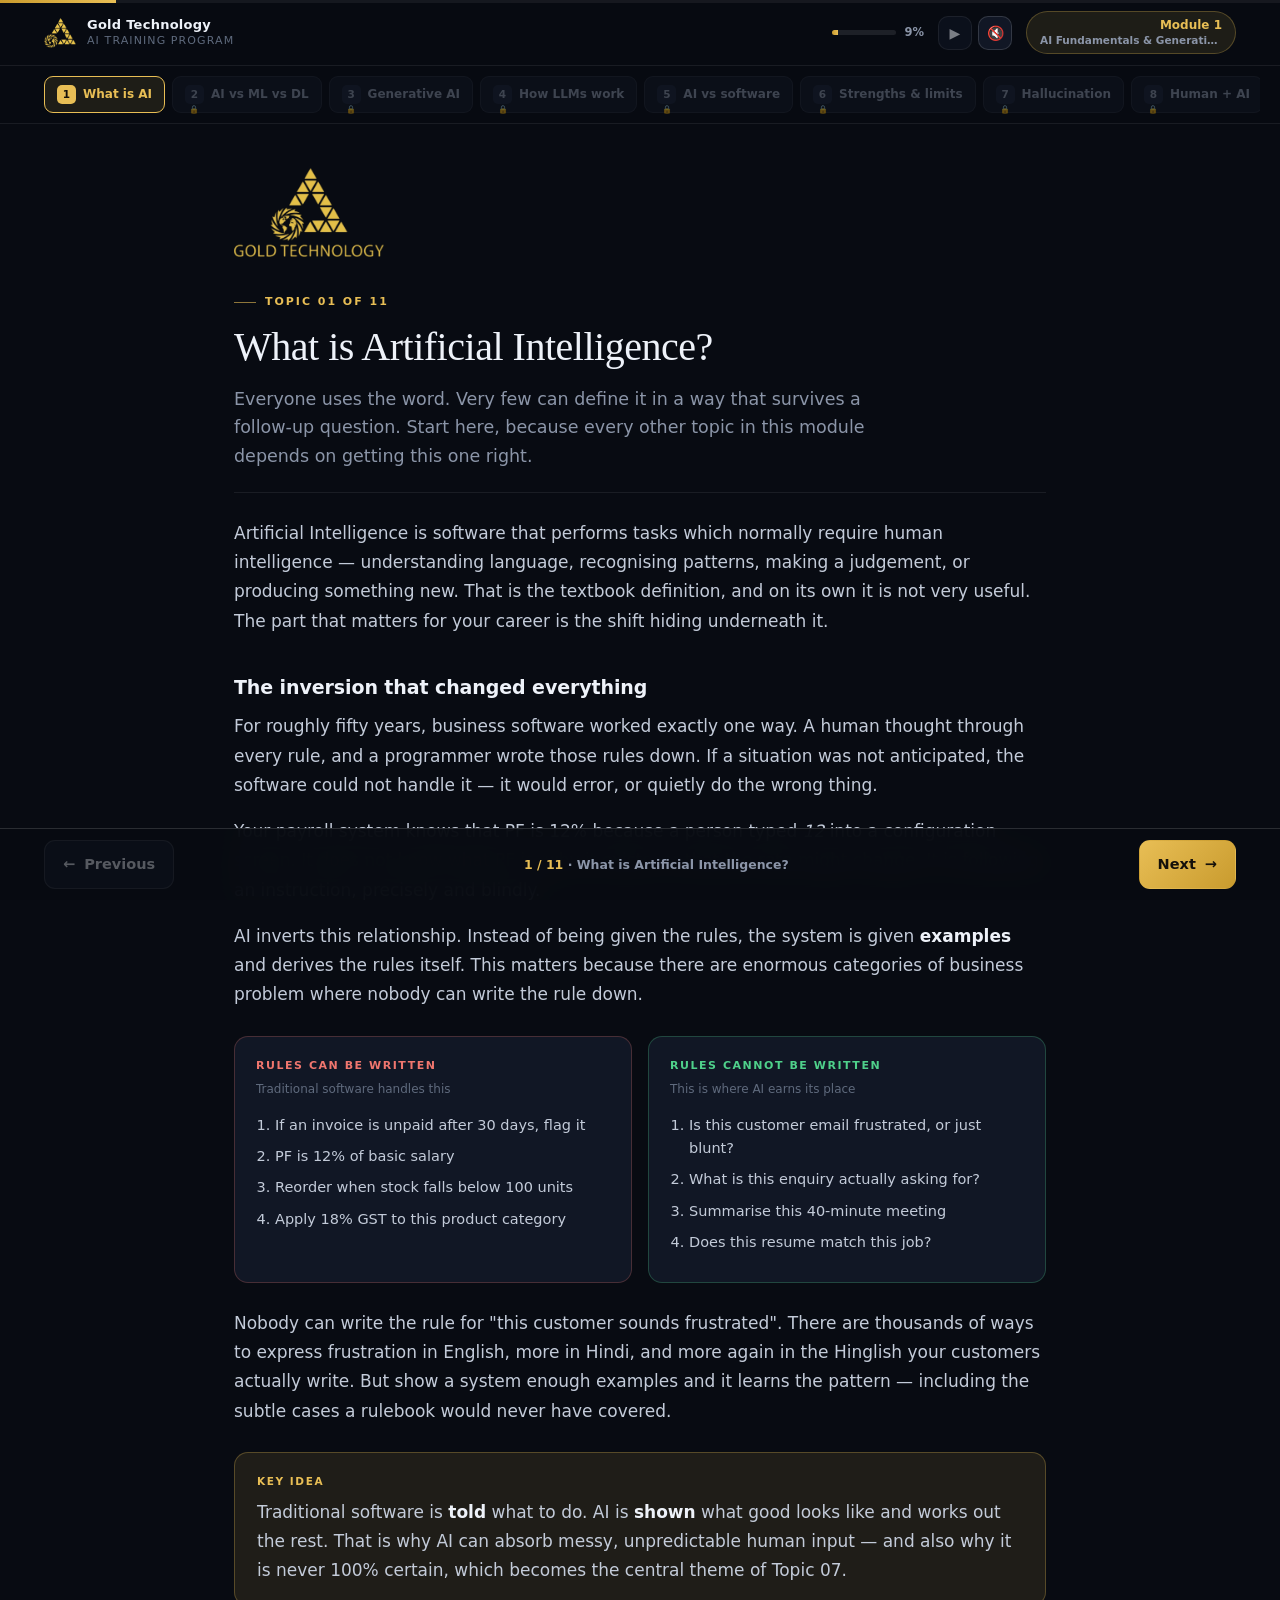
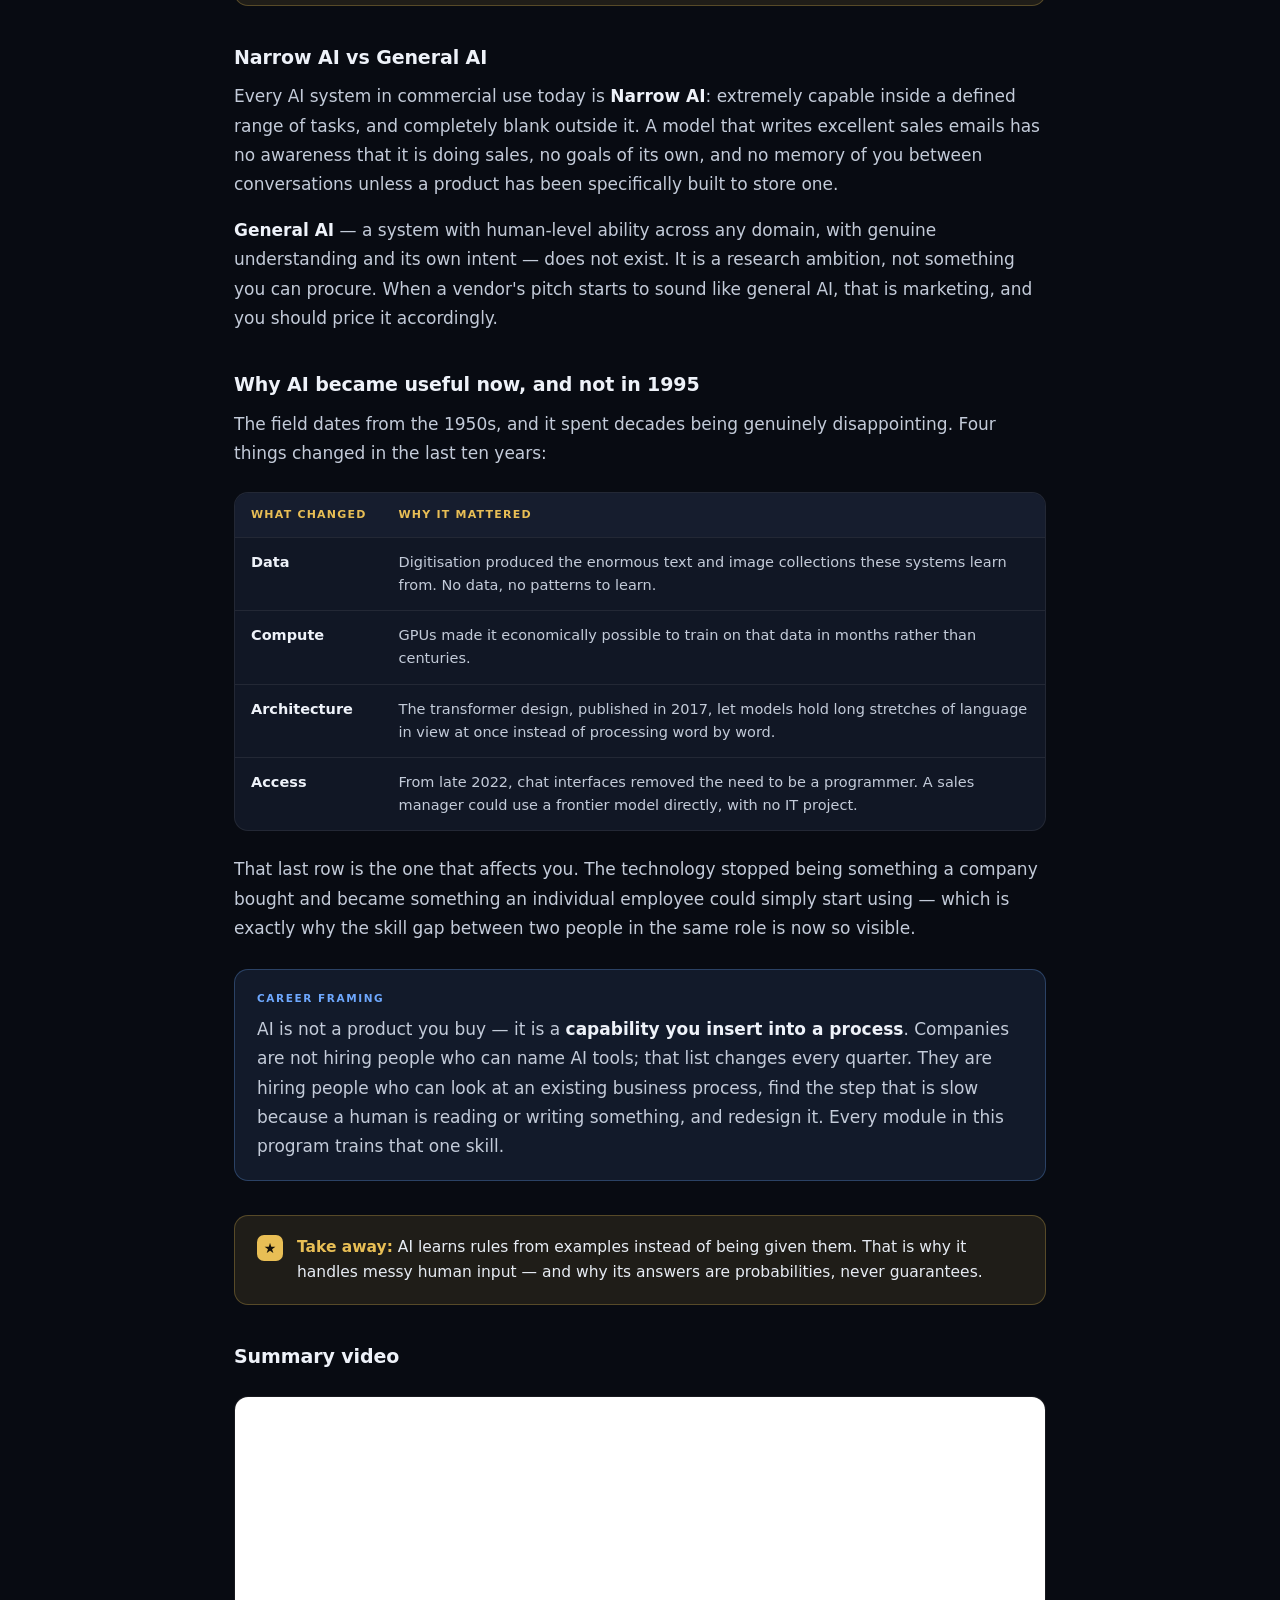
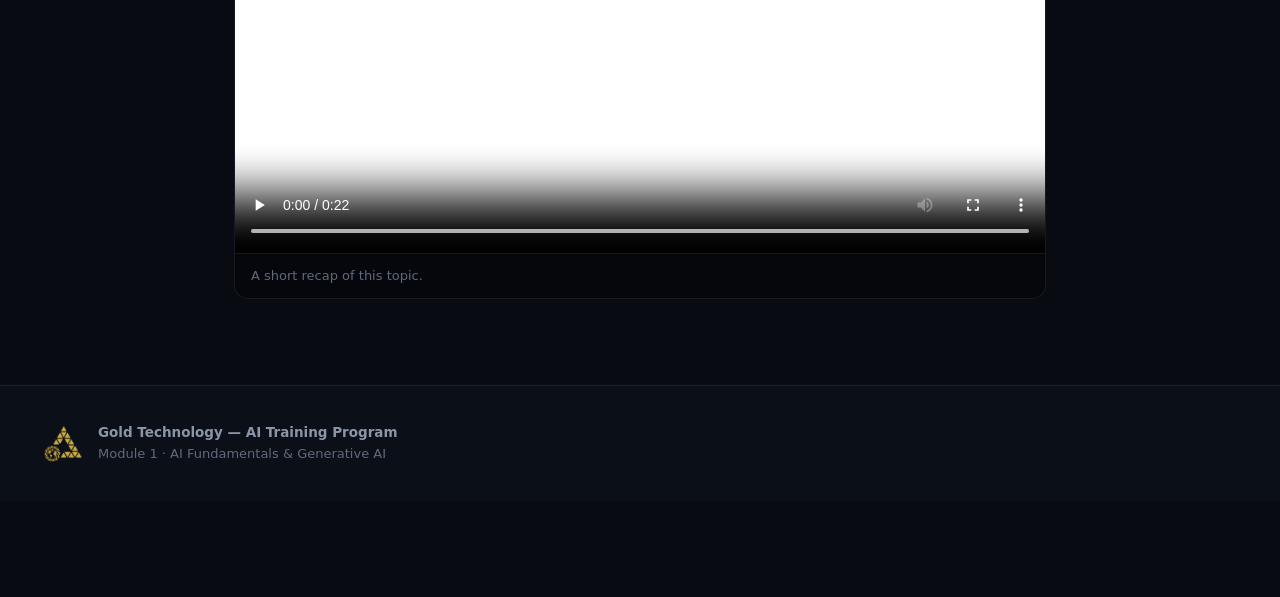
==== commit f209ab1f: "Generate a summary video for every topic Each topic now has its own short animated recap, built from" ====
--- a/module-1-ai-fundamentals-generative-ai/index.html
+++ b/module-1-ai-fundamentals-generative-ai/index.html
@@ -1037,9 +1037,9 @@
 
 
     <h3>Summary video</h3>
-    <figure class="videobox" data-topic="11" data-name="Module summary" data-src="../course/media/ai-introduction-lesson.mp4">
+    <figure class="videobox" data-topic="11" data-name="Module summary" data-src="../course/media/topic-11.mp4">
       <div class="vidload">Checking for video&hellip;</div>
-      <figcaption>AI Introduction &mdash; video lesson covering the module.</figcaption>
+      <figcaption>A short recap of the whole module.</figcaption>
     </figure>
     <nav class="mnav">
       <p class="mnav-label">Continue the program</p>
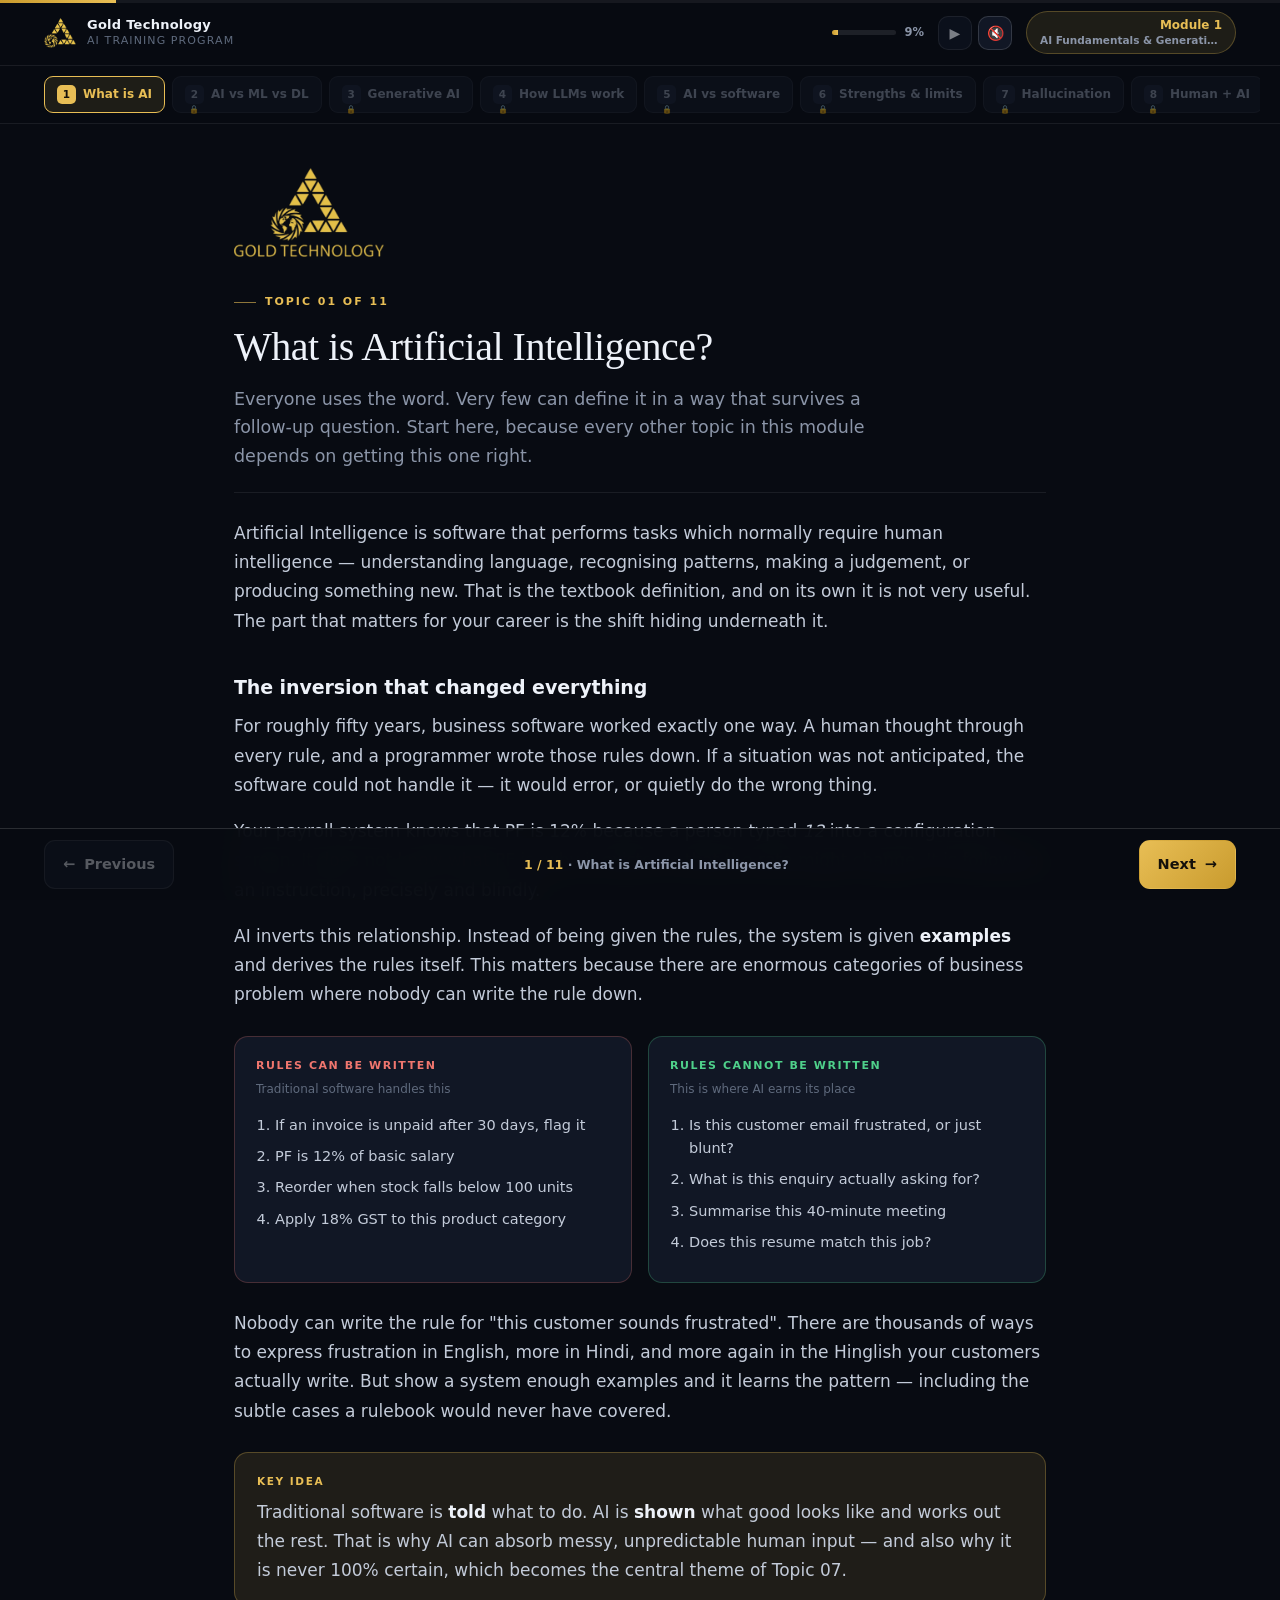
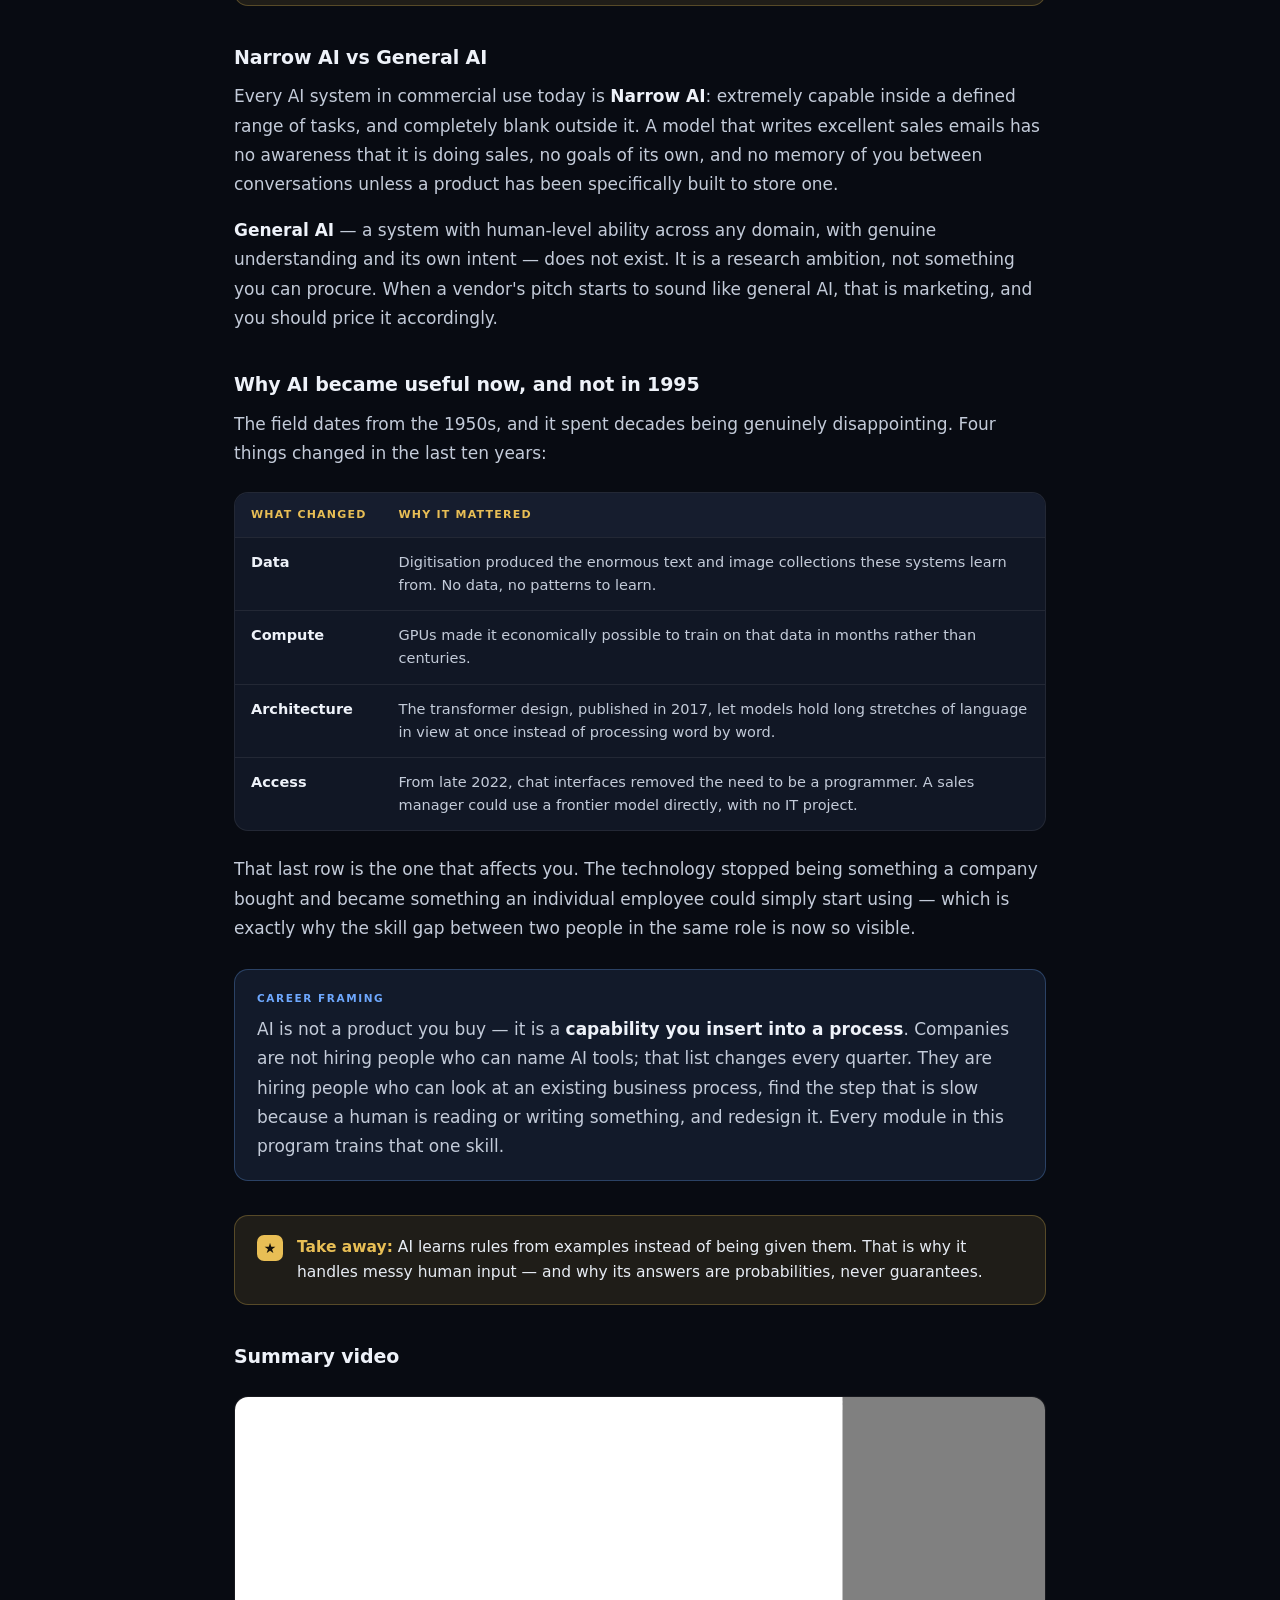
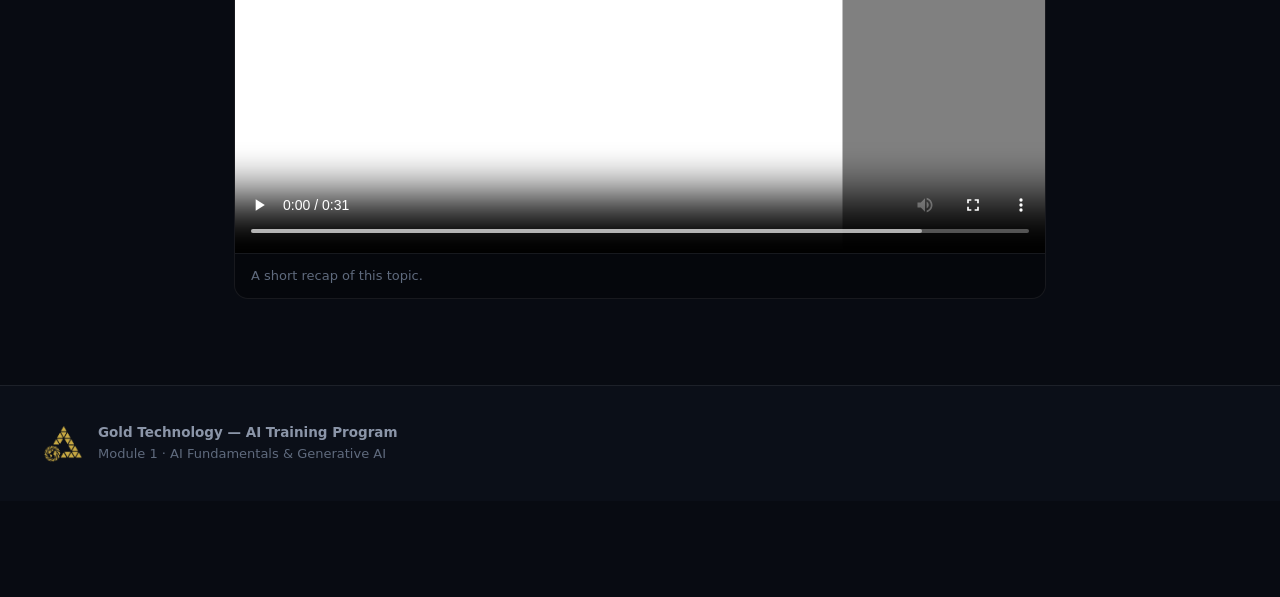
==== commit 0d8a07a0: "Give the summary videos a voice, and stop the page narration while one plays Sound There is no audio" ====
--- a/module-1-ai-fundamentals-generative-ai/index.html
+++ b/module-1-ai-fundamentals-generative-ai/index.html
@@ -180,7 +180,7 @@
 
 
     <h3>Summary video</h3>
-    <figure class="videobox" data-topic="01" data-name="What is Artificial Intelligence?" data-src="../course/media/topic-01.mp4">
+    <figure class="videobox" data-topic="01" data-name="What is Artificial Intelligence?" data-src="../course/media/topic-01.mp4" data-script="What is Artificial Intelligence? Traditional software follows rules a human wrote down. AI is shown examples and works out the rules itself. Every AI in business today is Narrow AI — brilliant inside one task, blank outside it. General AI does not exist. Data, compute, the transformer, and chat interfaces are what finally made it usable at work. Take away. AI learns rules from examples instead of being given them. That is why it handles messy human input, and why its answers are probabilities, never guarantees.">
       <div class="vidload">Checking for video&hellip;</div>
       <figcaption>A short recap of this topic.</figcaption>
     </figure>
@@ -306,7 +306,7 @@
 
 
     <h3>Summary video</h3>
-    <figure class="videobox" data-topic="02" data-name="AI vs Machine Learning vs Deep Learning" data-src="../course/media/topic-02.mp4">
+    <figure class="videobox" data-topic="02" data-name="AI vs Machine Learning vs Deep Learning" data-src="../course/media/topic-02.mp4" data-script="AI versus Machine Learning versus Deep Learning. They nest. AI is the goal, machine learning is the method, and deep learning is machine learning with multi-layer neural networks. Classical machine learning needs a human to pick the features. Deep learning finds them itself, which is what made language and images work. Your model is only ever as good as the data it learned from. No algorithm repairs bad training data. Take away. They nest, they do not compete. Generative AI is the part of deep learning you use every day.">
       <div class="vidload">Checking for video&hellip;</div>
       <figcaption>A short recap of this topic.</figcaption>
     </figure>
@@ -392,7 +392,7 @@
 
 
     <h3>Summary video</h3>
-    <figure class="videobox" data-topic="03" data-name="What is Generative AI?" data-src="../course/media/topic-03.mp4">
+    <figure class="videobox" data-topic="03" data-name="What is Generative AI?" data-src="../course/media/topic-03.mp4" data-script="What is Generative AI? Predictive AI describes what already exists — a score, a label, a forecast. Generative AI creates what did not exist — the email, the summary, the analysis, the code. Almost all professional output is content, so this version helps every function, not just the data team. Take away. Generative AI does not remove the need for judgement. It removes the cost of the first draft.">
       <div class="vidload">Checking for video&hellip;</div>
       <figcaption>A short recap of this topic.</figcaption>
     </figure>
@@ -496,7 +496,7 @@
 
 
     <h3>Summary video</h3>
-    <figure class="videobox" data-topic="04" data-name="How LLMs actually work" data-src="../course/media/topic-04.mp4">
+    <figure class="videobox" data-topic="04" data-name="How LLMs actually work" data-src="../course/media/topic-04.mp4" data-script="How a ChatGPT-type system works. An LLM breaks text into tokens and repeatedly predicts the most probable next one. That is the whole mechanism. Everything it can see sits in the context window. It has never seen your price list unless you paste it in. It samples rather than always taking the top choice, so the same prompt can give different answers. Take away. An LLM produces statistically plausible text. It is not looking anything up, and it cannot tell when it is wrong.">
       <div class="vidload">Checking for video&hellip;</div>
       <figcaption>A short recap of this topic.</figcaption>
     </figure>
@@ -593,7 +593,7 @@
 
 
     <h3>Summary video</h3>
-    <figure class="videobox" data-topic="05" data-name="Generative AI vs traditional software" data-src="../course/media/topic-05.mp4">
+    <figure class="videobox" data-topic="05" data-name="Generative AI vs traditional software" data-src="../course/media/topic-05.mp4" data-script="Generative AI versus traditional software. Traditional software fails loudly — it errors. An LLM fails quietly, with a confident wrong answer that looks correct. Exactness and audit trails belong to software: G S T, payroll, invoice totals, stock on hand. Language, ambiguity and judgement belong to AI: summarising, drafting, classifying, extracting. Take away. The strongest systems use AI to turn messy text into clean data, then let conventional software do the exact work.">
       <div class="vidload">Checking for video&hellip;</div>
       <figcaption>A short recap of this topic.</figcaption>
     </figure>
@@ -657,7 +657,7 @@
 
 
     <h3>Summary video</h3>
-    <figure class="videobox" data-topic="06" data-name="Capabilities and limitations" data-src="../course/media/topic-06.mp4">
+    <figure class="videobox" data-topic="06" data-name="Capabilities and limitations" data-src="../course/media/topic-06.mp4" data-script="Capabilities and limitations. Excellent at summarising, drafting, rewriting, classifying, and turning unstructured text into clean fields. Unreliable on current facts, company specifics, and multi-step arithmetic — and it will not admit uncertainty. It cannot own a decision. Accountability stays with a named human, every time. Take away. Treat the output as a strong first draft from a fast, well-read intern who has never met your customers.">
       <div class="vidload">Checking for video&hellip;</div>
       <figcaption>A short recap of this topic.</figcaption>
     </figure>
@@ -756,7 +756,7 @@
 
 
     <h3>Summary video</h3>
-    <figure class="videobox" data-topic="07" data-name="Hallucination, bias and inaccuracy" data-src="../course/media/topic-07.mp4">
+    <figure class="videobox" data-topic="07" data-name="Hallucination, bias and inaccuracy" data-src="../course/media/topic-07.mp4" data-script="Hallucination, bias and inaccuracy. Hallucination is fluent, confident, well formatted and false. It follows from the mechanism, not from a bug. Bias is harder to spot. Each answer looks reasonable, and you only see the pattern in aggregate. Ground the model in real documents, verify every figure, and give it permission to say it does not know. Take away. Confident and correct are different things. Never let unchecked output reach a customer.">
       <div class="vidload">Checking for video&hellip;</div>
       <figcaption>A short recap of this topic.</figcaption>
     </figure>
@@ -830,7 +830,7 @@
 
 
     <h3>Summary video</h3>
-    <figure class="videobox" data-topic="08" data-name="Human + AI collaboration" data-src="../course/media/topic-08.mp4">
+    <figure class="videobox" data-topic="08" data-name="Human + AI collaboration" data-src="../course/media/topic-08.mp4" data-script="Human plus AI collaboration. Give AI the volume: reading, first drafts, structuring, generating options. Keep the judgement: framing the task, verifying the output, deciding, and owning the result. Frame, generate, verify, decide. Three of those four steps are entirely human. Take away. AI will not replace you. A colleague who has restructured their work around it will simply produce more.">
       <div class="vidload">Checking for video&hellip;</div>
       <figcaption>A short recap of this topic.</figcaption>
     </figure>
@@ -975,7 +975,7 @@
 
 
     <h3>Summary video</h3>
-    <figure class="videobox" data-topic="09" data-name="Case study and practical activity" data-src="../course/media/topic-09.mp4">
+    <figure class="videobox" data-topic="09" data-name="Case study and practical activity" data-src="../course/media/topic-09.mp4" data-script="Case study and practical activity. AI reads each enquiry, extracts company, budget, requirement and timeline, and scores it hot, warm or cold. The gain is not only time. Enquiry five hundred is judged by the same standard as enquiry one, and hot leads surface in minutes. Your task: triage ten real enquiries, and notice that three of them are not sales leads at all. Take away. AI reads and structures at volume. The human still decides, and still catches what the model invented.">
       <div class="vidload">Checking for video&hellip;</div>
       <figcaption>A short recap of this topic.</figcaption>
     </figure>
@@ -1037,7 +1037,7 @@
 
 
     <h3>Summary video</h3>
-    <figure class="videobox" data-topic="11" data-name="Module summary" data-src="../course/media/topic-11.mp4">
+    <figure class="videobox" data-topic="11" data-name="Module summary" data-src="../course/media/topic-11.mp4" data-script="Module summary. AI learns from examples. An LLM predicts the next token. Neither of them checks whether it is telling the truth. Exactness goes to software, language and judgement go to AI, and accountability always stays human. Read, classify, extract, summarise. One workflow underpins most business AI, and every later module reuses it. Take away. You are ready for Module 2. Everything from here is this foundation pointed at a specific business function.">
       <div class="vidload">Checking for video&hellip;</div>
       <figcaption>A short recap of the whole module.</figcaption>
     </figure>
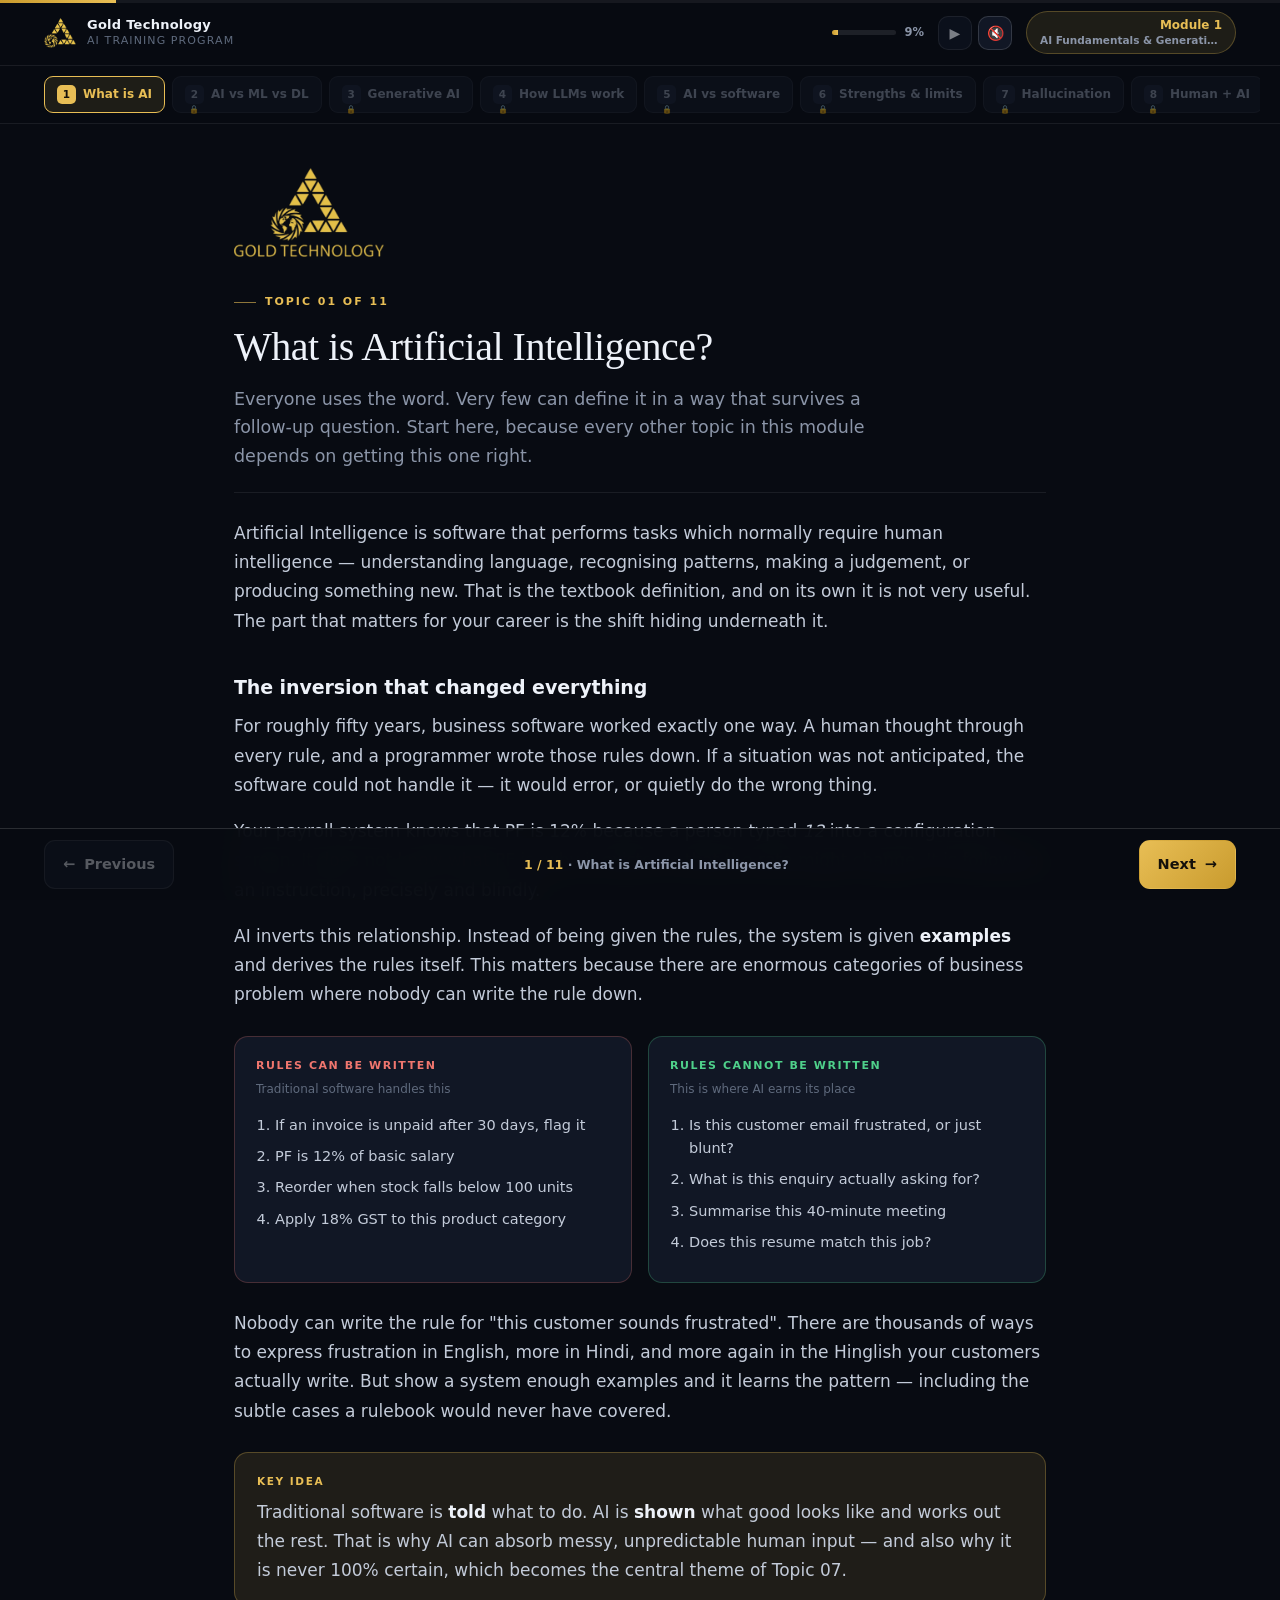
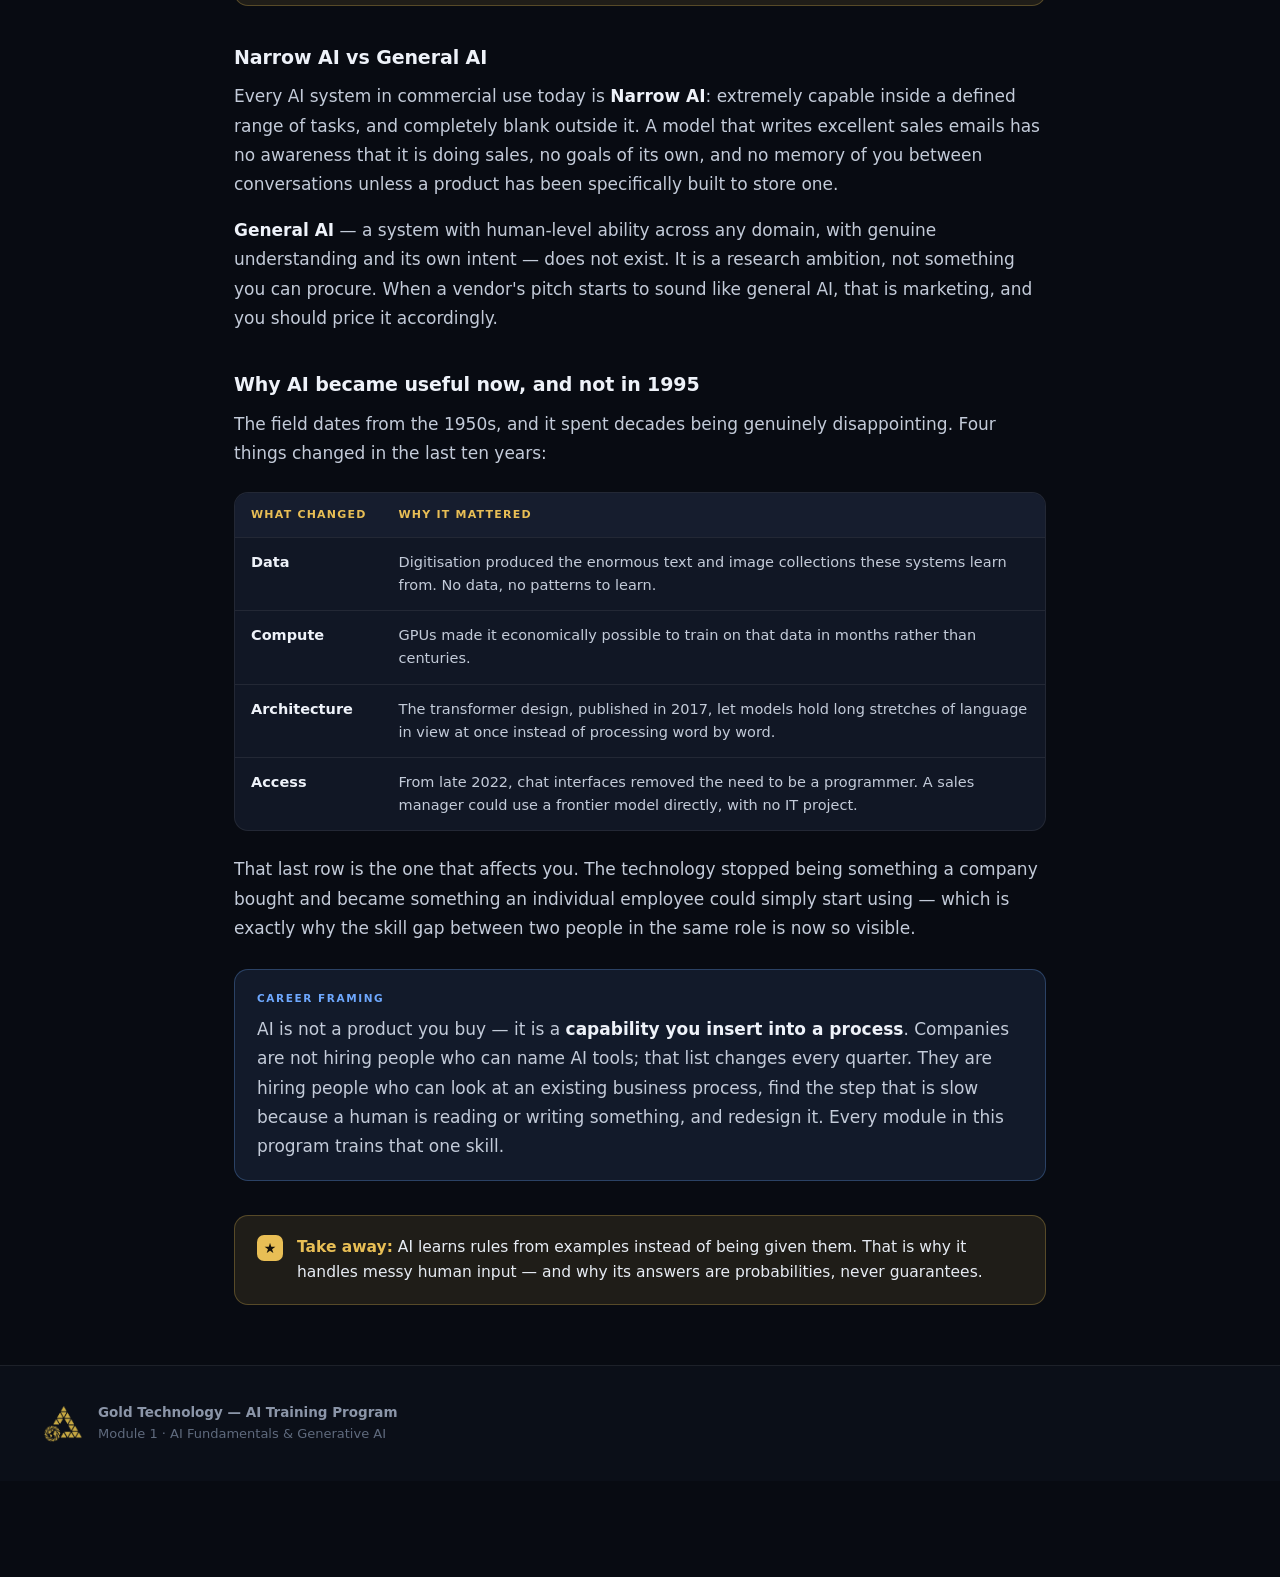
==== commit 98e24349: "Keep the summary video on the closing screen only Every topic screen carried its own recap video, wh" ====
--- a/module-1-ai-fundamentals-generative-ai/index.html
+++ b/module-1-ai-fundamentals-generative-ai/index.html
@@ -178,12 +178,6 @@
       <p><b>Take away:</b> AI learns rules from examples instead of being given them. That is why it handles messy human input — and why its answers are probabilities, never guarantees.</p>
     </div>
 
-
-    <h3>Summary video</h3>
-    <figure class="videobox" data-topic="01" data-name="What is Artificial Intelligence?" data-src="../course/media/topic-01.mp4" data-script="What is Artificial Intelligence? Traditional software follows rules a human wrote down. AI is shown examples and works out the rules itself. Every AI in business today is Narrow AI — brilliant inside one task, blank outside it. General AI does not exist. Data, compute, the transformer, and chat interfaces are what finally made it usable at work. Take away. AI learns rules from examples instead of being given them. That is why it handles messy human input, and why its answers are probabilities, never guarantees.">
-      <div class="vidload">Checking for video&hellip;</div>
-      <figcaption>A short recap of this topic.</figcaption>
-    </figure>
   </div>
 </section>
 
@@ -304,12 +298,6 @@
       <p><b>Take away:</b> They nest, they do not compete. AI is the goal, ML is the method, deep learning is the breakthrough, generative AI is the application you use every day.</p>
     </div>
 
-
-    <h3>Summary video</h3>
-    <figure class="videobox" data-topic="02" data-name="AI vs Machine Learning vs Deep Learning" data-src="../course/media/topic-02.mp4" data-script="AI versus Machine Learning versus Deep Learning. They nest. AI is the goal, machine learning is the method, and deep learning is machine learning with multi-layer neural networks. Classical machine learning needs a human to pick the features. Deep learning finds them itself, which is what made language and images work. Your model is only ever as good as the data it learned from. No algorithm repairs bad training data. Take away. They nest, they do not compete. Generative AI is the part of deep learning you use every day.">
-      <div class="vidload">Checking for video&hellip;</div>
-      <figcaption>A short recap of this topic.</figcaption>
-    </figure>
   </div>
 </section>
 
@@ -390,12 +378,6 @@
       <p><b>Take away:</b> Predictive AI describes what exists; generative AI creates what does not. Because business output is mostly content, this is the version that reaches every role.</p>
     </div>
 
-
-    <h3>Summary video</h3>
-    <figure class="videobox" data-topic="03" data-name="What is Generative AI?" data-src="../course/media/topic-03.mp4" data-script="What is Generative AI? Predictive AI describes what already exists — a score, a label, a forecast. Generative AI creates what did not exist — the email, the summary, the analysis, the code. Almost all professional output is content, so this version helps every function, not just the data team. Take away. Generative AI does not remove the need for judgement. It removes the cost of the first draft.">
-      <div class="vidload">Checking for video&hellip;</div>
-      <figcaption>A short recap of this topic.</figcaption>
-    </figure>
   </div>
 </section>
 
@@ -494,12 +476,6 @@
       <p><b>Take away:</b> An LLM predicts the next token from what is in its context window. It does not retrieve facts, and it cannot tell when it is wrong.</p>
     </div>
 
-
-    <h3>Summary video</h3>
-    <figure class="videobox" data-topic="04" data-name="How LLMs actually work" data-src="../course/media/topic-04.mp4" data-script="How a ChatGPT-type system works. An LLM breaks text into tokens and repeatedly predicts the most probable next one. That is the whole mechanism. Everything it can see sits in the context window. It has never seen your price list unless you paste it in. It samples rather than always taking the top choice, so the same prompt can give different answers. Take away. An LLM produces statistically plausible text. It is not looking anything up, and it cannot tell when it is wrong.">
-      <div class="vidload">Checking for video&hellip;</div>
-      <figcaption>A short recap of this topic.</figcaption>
-    </figure>
   </div>
 </section>
 
@@ -591,12 +567,6 @@
       <p><b>Take away:</b> Exactness and accountability belong to conventional software. Language, ambiguity and judgement belong to AI. Great systems use AI to feed clean data into software.</p>
     </div>
 
-
-    <h3>Summary video</h3>
-    <figure class="videobox" data-topic="05" data-name="Generative AI vs traditional software" data-src="../course/media/topic-05.mp4" data-script="Generative AI versus traditional software. Traditional software fails loudly — it errors. An LLM fails quietly, with a confident wrong answer that looks correct. Exactness and audit trails belong to software: G S T, payroll, invoice totals, stock on hand. Language, ambiguity and judgement belong to AI: summarising, drafting, classifying, extracting. Take away. The strongest systems use AI to turn messy text into clean data, then let conventional software do the exact work.">
-      <div class="vidload">Checking for video&hellip;</div>
-      <figcaption>A short recap of this topic.</figcaption>
-    </figure>
   </div>
 </section>
 
@@ -655,12 +625,6 @@
       <p><b>Take away:</b> Excellent at language, structure and volume. Unreliable on current facts, exact arithmetic and anything requiring accountability.</p>
     </div>
 
-
-    <h3>Summary video</h3>
-    <figure class="videobox" data-topic="06" data-name="Capabilities and limitations" data-src="../course/media/topic-06.mp4" data-script="Capabilities and limitations. Excellent at summarising, drafting, rewriting, classifying, and turning unstructured text into clean fields. Unreliable on current facts, company specifics, and multi-step arithmetic — and it will not admit uncertainty. It cannot own a decision. Accountability stays with a named human, every time. Take away. Treat the output as a strong first draft from a fast, well-read intern who has never met your customers.">
-      <div class="vidload">Checking for video&hellip;</div>
-      <figcaption>A short recap of this topic.</figcaption>
-    </figure>
   </div>
 </section>
 
@@ -754,12 +718,6 @@
       <p><b>Take away:</b> Confident and correct are different things. Ground the model in real sources, verify every number, and never let unchecked output reach a customer.</p>
     </div>
 
-
-    <h3>Summary video</h3>
-    <figure class="videobox" data-topic="07" data-name="Hallucination, bias and inaccuracy" data-src="../course/media/topic-07.mp4" data-script="Hallucination, bias and inaccuracy. Hallucination is fluent, confident, well formatted and false. It follows from the mechanism, not from a bug. Bias is harder to spot. Each answer looks reasonable, and you only see the pattern in aggregate. Ground the model in real documents, verify every figure, and give it permission to say it does not know. Take away. Confident and correct are different things. Never let unchecked output reach a customer.">
-      <div class="vidload">Checking for video&hellip;</div>
-      <figcaption>A short recap of this topic.</figcaption>
-    </figure>
   </div>
 </section>
 
@@ -828,12 +786,6 @@
       <p><b>Take away:</b> AI does the reading, drafting and structuring. Humans frame the task, verify the output and own the decision. Frame → Generate → Verify → Decide.</p>
     </div>
 
-
-    <h3>Summary video</h3>
-    <figure class="videobox" data-topic="08" data-name="Human + AI collaboration" data-src="../course/media/topic-08.mp4" data-script="Human plus AI collaboration. Give AI the volume: reading, first drafts, structuring, generating options. Keep the judgement: framing the task, verifying the output, deciding, and owning the result. Frame, generate, verify, decide. Three of those four steps are entirely human. Take away. AI will not replace you. A colleague who has restructured their work around it will simply produce more.">
-      <div class="vidload">Checking for video&hellip;</div>
-      <figcaption>A short recap of this topic.</figcaption>
-    </figure>
   </div>
 </section>
 
@@ -973,12 +925,6 @@
       <p><b>Take away:</b> AI reads and structures at volume with perfect consistency. The human still decides — and still catches what the model invented.</p>
     </div>
 
-
-    <h3>Summary video</h3>
-    <figure class="videobox" data-topic="09" data-name="Case study and practical activity" data-src="../course/media/topic-09.mp4" data-script="Case study and practical activity. AI reads each enquiry, extracts company, budget, requirement and timeline, and scores it hot, warm or cold. The gain is not only time. Enquiry five hundred is judged by the same standard as enquiry one, and hot leads surface in minutes. Your task: triage ten real enquiries, and notice that three of them are not sales leads at all. Take away. AI reads and structures at volume. The human still decides, and still catches what the model invented.">
-      <div class="vidload">Checking for video&hellip;</div>
-      <figcaption>A short recap of this topic.</figcaption>
-    </figure>
   </div>
 </section>
 
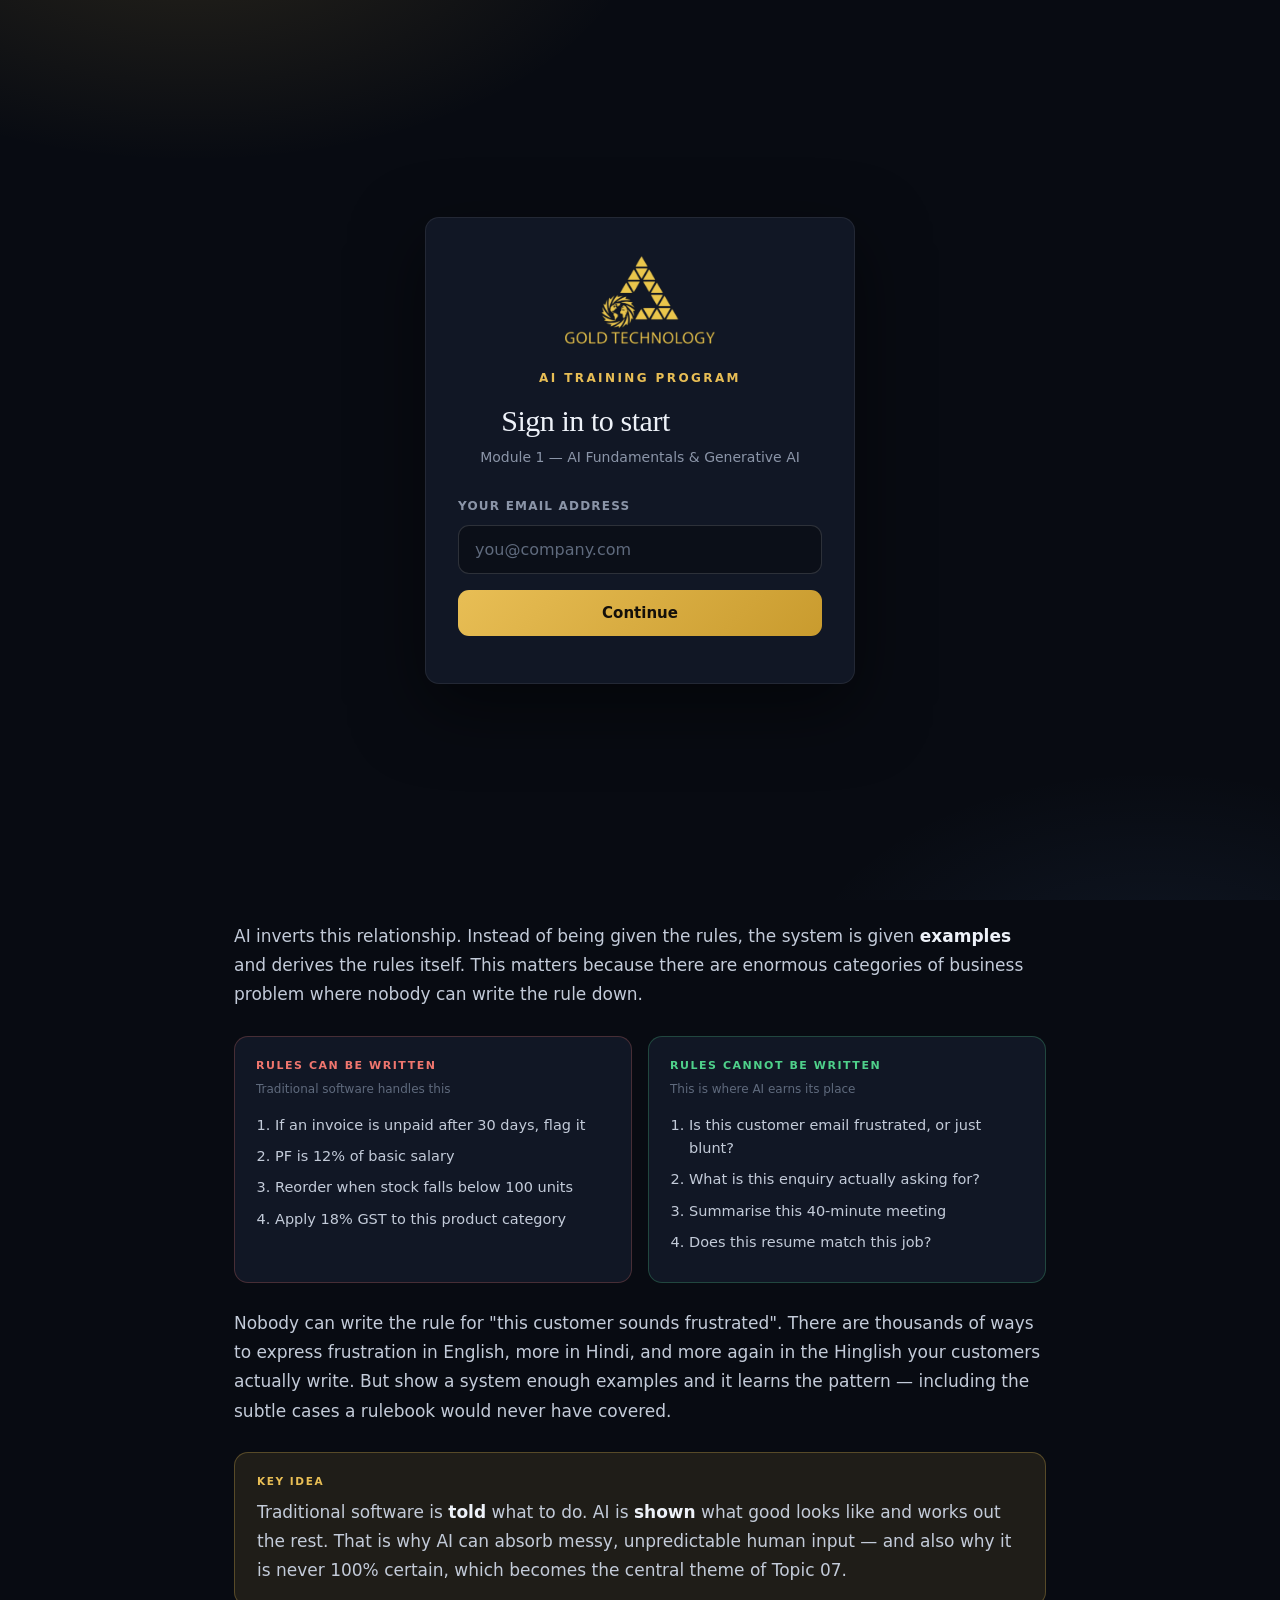
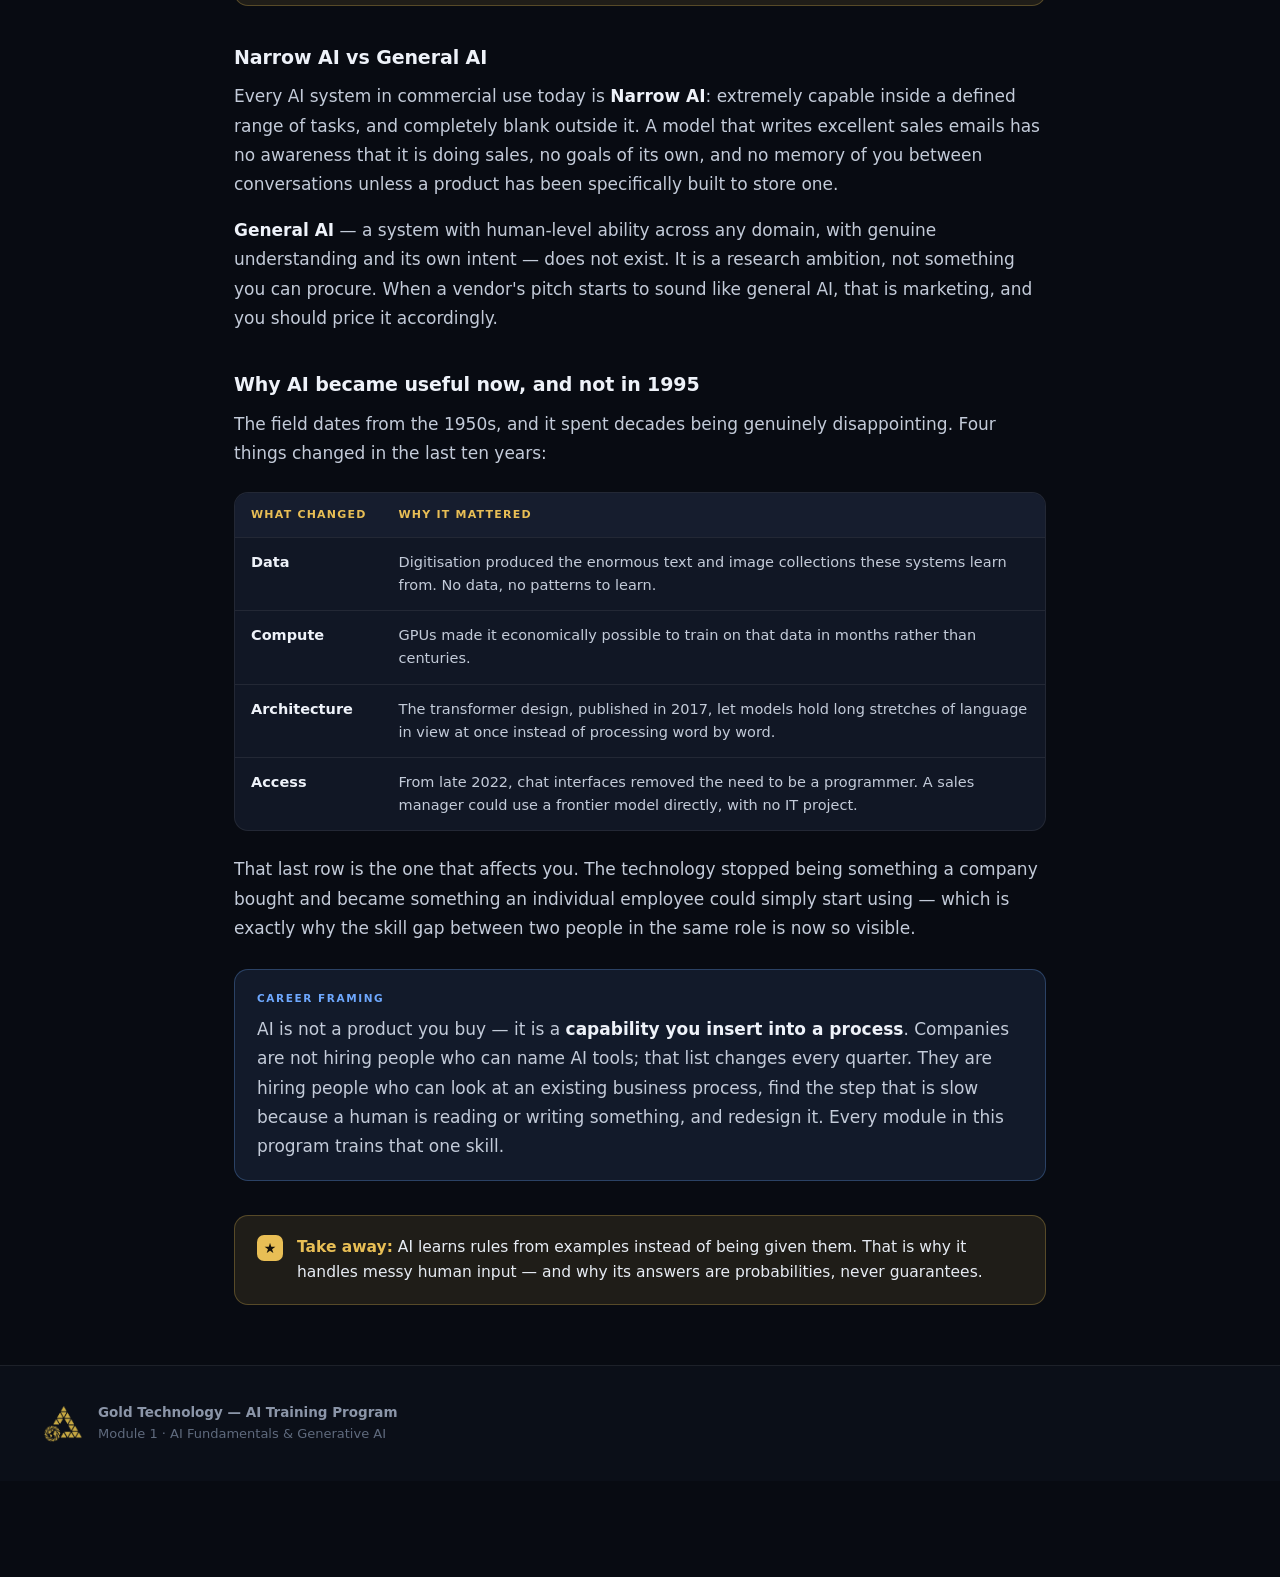
==== commit 939635ac: "Ask who is taking the course before it starts A sign-in screen now stands in front of Module 1. Fire" ====
--- a/module-1-ai-fundamentals-generative-ai/index.html
+++ b/module-1-ai-fundamentals-generative-ai/index.html
@@ -7,6 +7,15 @@
 <meta name="description" content="Module 1 — AI Fundamentals & Generative AI. Gold Technology AI Training Program.">
 <title>Module 1 — AI Fundamentals &amp; Generative AI | Gold Technology</title>
 <link rel="stylesheet" href="../course/assets/lesson.css">
+<script>
+  /* settled before the first paint, so a learner who has already signed in
+     never sees the gate appear and then vanish */
+  try {
+    if (localStorage.getItem("gt-ai:auth:ok") === "1") {
+      document.documentElement.className += " authed";
+    }
+  } catch (e) {}
+</script>
 </head>
 <body class="screens">
 
@@ -1116,6 +1125,8 @@
   ]
 };
 </script>
+<script src="../course/assets/auth-config.js"></script>
+<script src="../course/assets/auth.js"></script>
 <script src="../course/assets/lesson.js"></script>
 
 </body>
--- a/course/assets/lesson.css
+++ b/course/assets/lesson.css
@@ -641,3 +641,88 @@
   white-space:nowrap;overflow:hidden;text-overflow:ellipsis
 }
 @media (max-width:680px){ .topbar-chip{max-width:150px} }
+
+/* ============================ SIGN-IN GATE ============================== */
+/* The gate sits above everything until the learner is known. A class on
+   <html> is set before first paint, so a returning learner never sees it
+   flash into view and back out.                                            */
+
+.signin{
+  position:fixed;inset:0;z-index:9000;
+  display:grid;place-items:center;padding:24px;
+  background:
+    radial-gradient(760px 420px at 15% -10%,rgba(232,190,85,.14),transparent 60%),
+    radial-gradient(620px 380px at 90% 110%,rgba(110,168,254,.08),transparent 58%),
+    var(--bg);
+  overflow-y:auto
+}
+html.authed .signin{display:none}
+html:not(.authed) body{overflow:hidden}
+
+.signin-card{
+  width:100%;max-width:430px;text-align:center;
+  background:var(--panel);border:1px solid var(--line);
+  border-radius:var(--r);padding:38px 32px 32px;
+  box-shadow:0 24px 70px rgba(0,0,0,.5)
+}
+.signin-logo{width:150px;margin:0 auto 24px}
+.signin-kicker{
+  margin:0 0 14px;font-size:12px;font-weight:800;letter-spacing:.2em;
+  text-transform:uppercase;color:var(--gold)
+}
+.signin-card h1{
+  margin:0 0 8px;font-family:var(--serif);font-weight:400;
+  font-size:30px;line-height:1.2;color:var(--ink)
+}
+.signin-sub{margin:0 0 28px;font-size:14px;color:var(--muted);line-height:1.5}
+
+.signin-form{display:block;text-align:left}
+.signin-form label{
+  display:block;margin-bottom:8px;font-size:12px;font-weight:700;
+  letter-spacing:.1em;text-transform:uppercase;color:var(--muted)
+}
+.signin-form input{
+  width:100%;padding:14px 16px;font-family:inherit;font-size:16px;
+  color:var(--ink);background:var(--bg2);
+  border:1px solid var(--line2);border-radius:11px
+}
+.signin-form input:focus{outline:none;border-color:var(--gold);background:var(--panel2)}
+.signin-form input::placeholder{color:var(--dim)}
+
+.signin-go{
+  width:100%;margin-top:16px;padding:14px 20px;
+  font-family:inherit;font-size:15px;font-weight:800;color:#14100A;
+  background:linear-gradient(135deg,var(--gold),var(--gold2));
+  border:0;border-radius:11px;cursor:pointer
+}
+.signin-go:hover:not(:disabled){filter:brightness(1.07)}
+.signin-go:disabled{opacity:.6;cursor:default}
+
+.signin-msg{margin:14px 0 0;font-size:13.5px;line-height:1.55;color:var(--muted);min-height:1px}
+.signin-msg.is-bad{color:var(--no)}
+
+.signin-sent{text-align:center}
+.signin-tick{
+  width:52px;height:52px;margin:0 auto 18px;border-radius:50%;
+  display:grid;place-items:center;font-size:24px;color:var(--ok);
+  background:var(--oksoft);border:1px solid rgba(79,209,139,.4)
+}
+.signin-sent h2{
+  margin:0 0 10px;font-family:var(--serif);font-weight:400;
+  font-size:23px;color:var(--ink)
+}
+.signin-sent p{margin:0;font-size:14.5px;line-height:1.6;color:var(--body)}
+.signin-sent b{color:var(--ink);word-break:break-all}
+.signin-back{
+  margin-top:22px;padding:9px 16px;font-family:inherit;font-size:13px;
+  color:var(--muted);background:transparent;
+  border:1px solid var(--line2);border-radius:9px;cursor:pointer
+}
+.signin-back:hover{color:var(--ink);border-color:var(--gold)}
+
+@media (max-width:420px){
+  .signin{padding:16px}
+  .signin-card{padding:30px 22px 26px}
+  .signin-card h1{font-size:26px}
+  .signin-logo{width:128px}
+}
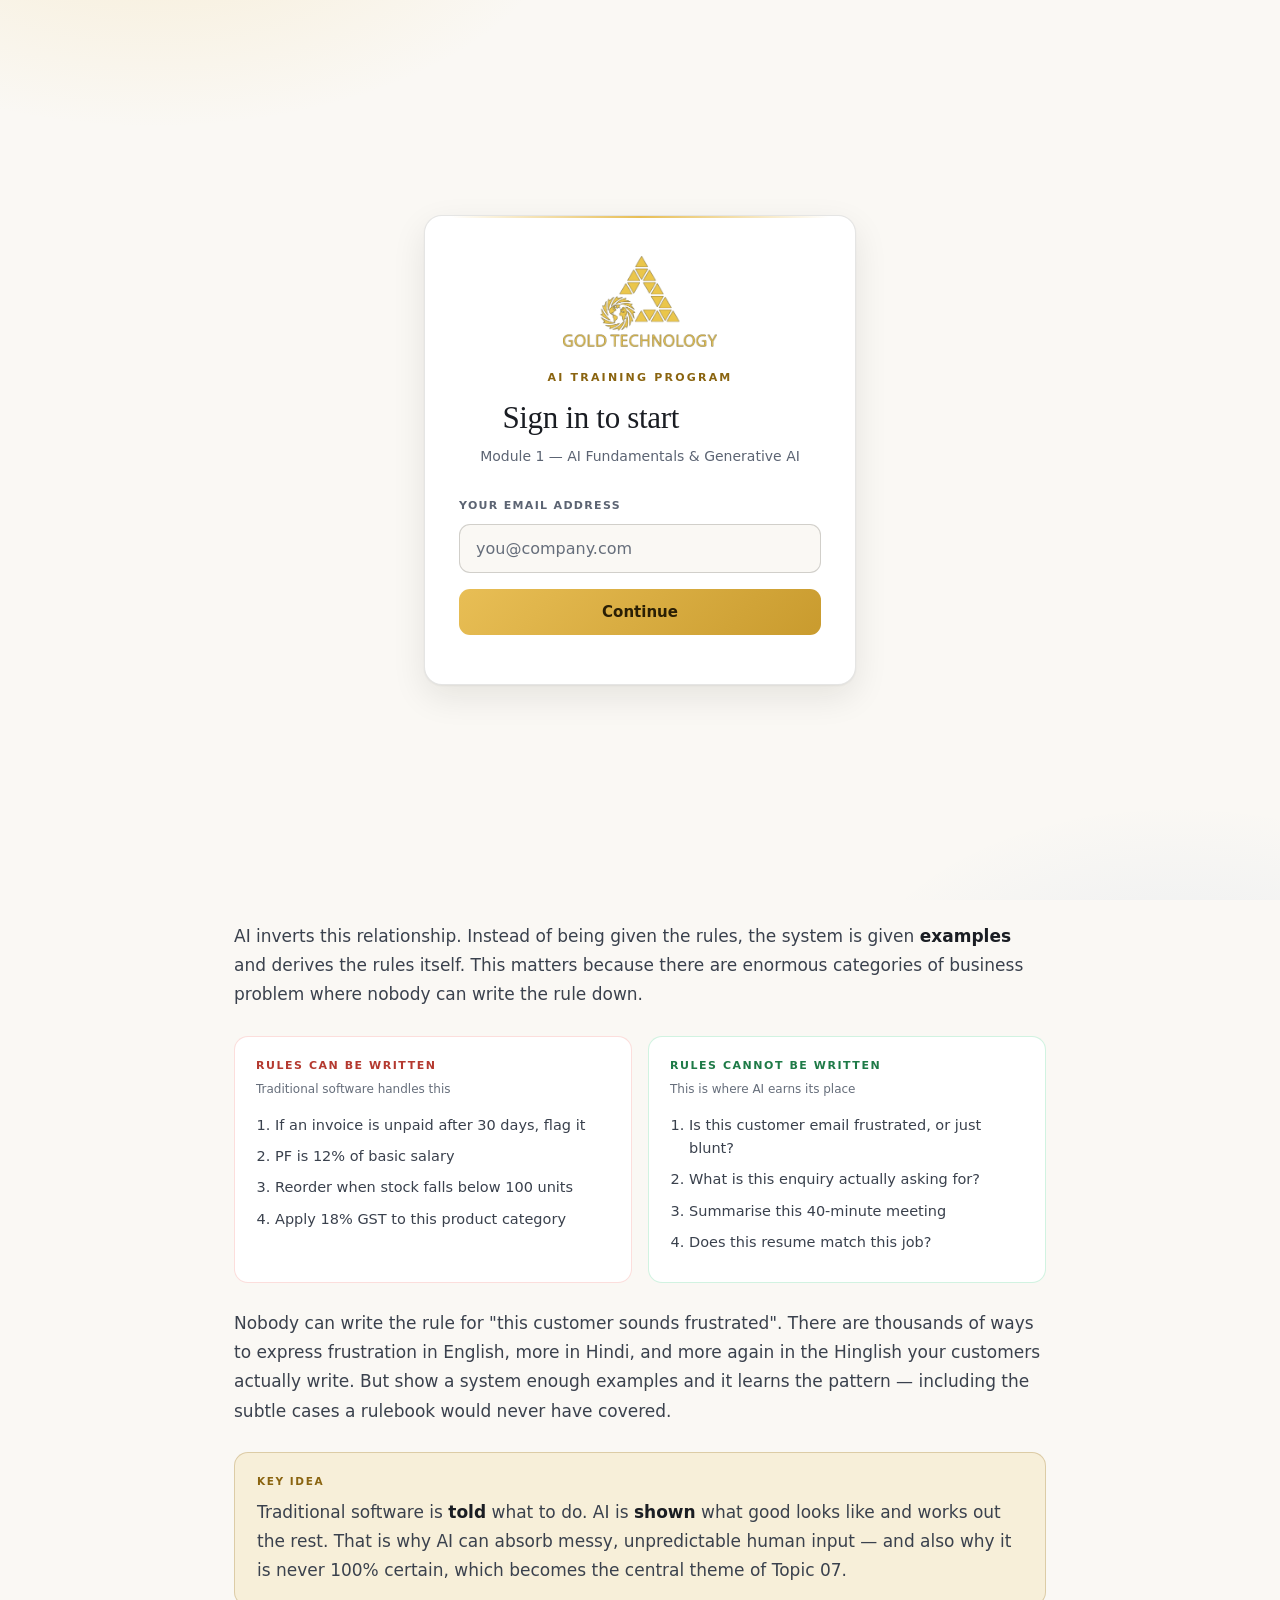
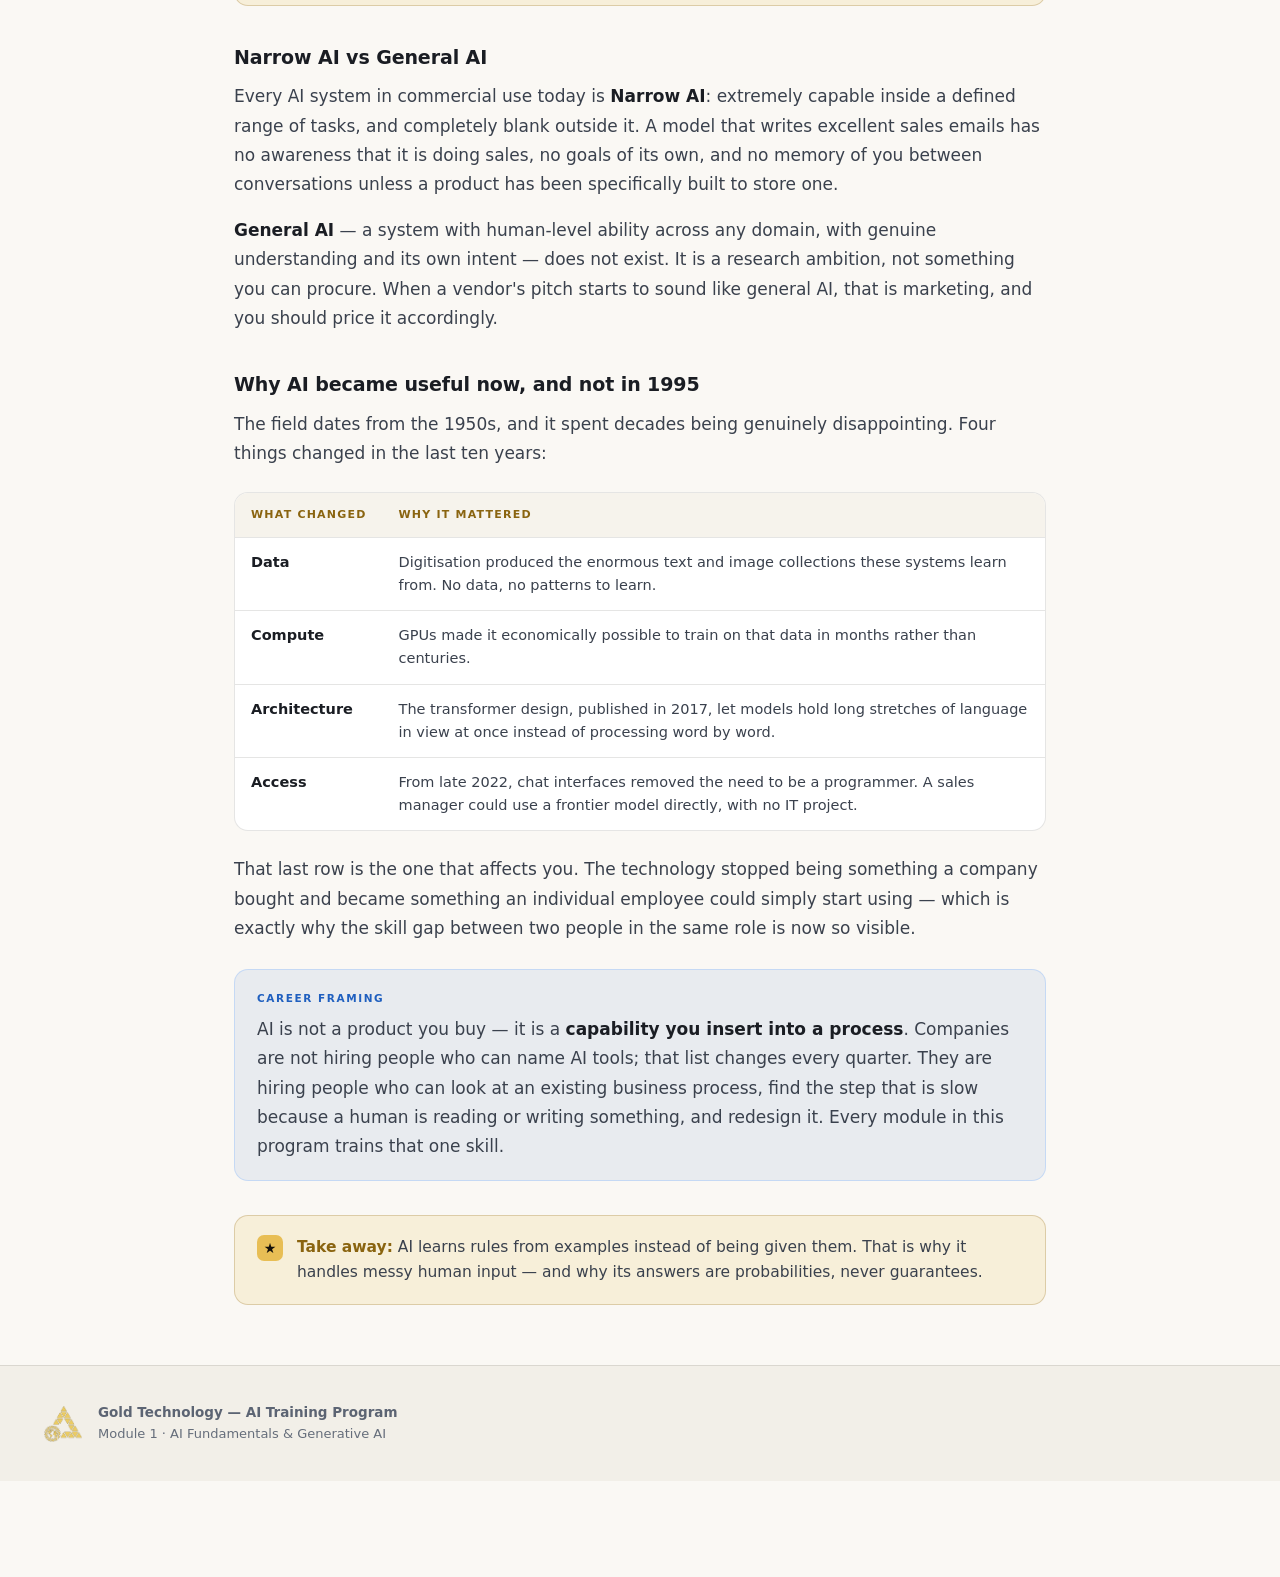
==== commit 93dbe72d: "Read the course off a warm off-white instead of near-black A full screen of body copy on #080B12 is " ====
--- a/module-1-ai-fundamentals-generative-ai/index.html
+++ b/module-1-ai-fundamentals-generative-ai/index.html
@@ -3,7 +3,7 @@
 <head>
 <meta charset="utf-8">
 <meta name="viewport" content="width=device-width, initial-scale=1, viewport-fit=cover">
-<meta name="color-scheme" content="dark">
+<meta name="color-scheme" content="light">
 <meta name="description" content="Module 1 — AI Fundamentals & Generative AI. Gold Technology AI Training Program.">
 <title>Module 1 — AI Fundamentals &amp; Generative AI | Gold Technology</title>
 <link rel="stylesheet" href="../course/assets/lesson.css">
@@ -205,18 +205,18 @@
 
     <div class="figure">
       <svg viewBox="0 0 720 340" role="img" aria-label="Nested diagram: Artificial Intelligence contains Machine Learning, which contains Deep Learning, which contains Generative AI">
-        <rect x="14" y="14" width="692" height="312" rx="18" fill="rgba(232,190,85,.05)" stroke="#E8BE55" stroke-opacity=".45"/>
-        <text x="36" y="46" fill="#E8BE55" font-family="Georgia,serif" font-size="17">Artificial Intelligence</text>
-        <text x="36" y="68" fill="#8B95A8" font-family="Segoe UI,system-ui,sans-serif" font-size="12.5">The goal — machines doing intelligent tasks</text>
-        <rect x="48" y="84" width="624" height="228" rx="15" fill="rgba(110,168,254,.06)" stroke="#6EA8FE" stroke-opacity=".42"/>
-        <text x="70" y="114" fill="#6EA8FE" font-family="Georgia,serif" font-size="16">Machine Learning</text>
-        <text x="70" y="135" fill="#8B95A8" font-family="Segoe UI,system-ui,sans-serif" font-size="12.5">The method — learning patterns from data</text>
-        <rect x="82" y="151" width="556" height="145" rx="13" fill="rgba(79,209,139,.06)" stroke="#4FD18B" stroke-opacity=".42"/>
-        <text x="104" y="180" fill="#4FD18B" font-family="Georgia,serif" font-size="15">Deep Learning</text>
-        <text x="104" y="200" fill="#8B95A8" font-family="Segoe UI,system-ui,sans-serif" font-size="12.5">Multi-layer neural networks that find features themselves</text>
-        <rect x="116" y="214" width="488" height="66" rx="11" fill="rgba(232,190,85,.13)" stroke="#E8BE55" stroke-opacity=".6"/>
-        <text x="138" y="242" fill="#EEF2F9" font-family="Georgia,serif" font-size="15">Generative AI</text>
-        <text x="138" y="263" fill="#C3CBD9" font-family="Segoe UI,system-ui,sans-serif" font-size="12.5">Creates new content — this is where ChatGPT sits</text>
+        <rect x="14" y="14" width="692" height="312" rx="18" fill="var(--goldsoft)" stroke="var(--gold)" stroke-opacity=".55"/>
+        <text x="36" y="46" fill="var(--gold)" font-family="Georgia,serif" font-size="17">Artificial Intelligence</text>
+        <text x="36" y="68" fill="var(--muted)" font-family="Segoe UI,system-ui,sans-serif" font-size="12.5">The goal — machines doing intelligent tasks</text>
+        <rect x="48" y="84" width="624" height="228" rx="15" fill="var(--infosoft)" stroke="var(--info)" stroke-opacity=".5"/>
+        <text x="70" y="114" fill="var(--info)" font-family="Georgia,serif" font-size="16">Machine Learning</text>
+        <text x="70" y="135" fill="var(--muted)" font-family="Segoe UI,system-ui,sans-serif" font-size="12.5">The method — learning patterns from data</text>
+        <rect x="82" y="151" width="556" height="145" rx="13" fill="var(--oksoft)" stroke="var(--ok)" stroke-opacity=".5"/>
+        <text x="104" y="180" fill="var(--ok)" font-family="Georgia,serif" font-size="15">Deep Learning</text>
+        <text x="104" y="200" fill="var(--muted)" font-family="Segoe UI,system-ui,sans-serif" font-size="12.5">Multi-layer neural networks that find features themselves</text>
+        <rect x="116" y="214" width="488" height="66" rx="11" fill="var(--goldsoft)" stroke="var(--gold)" stroke-opacity=".7"/>
+        <text x="138" y="242" fill="var(--ink)" font-family="Georgia,serif" font-size="15">Generative AI</text>
+        <text x="138" y="263" fill="var(--body)" font-family="Segoe UI,system-ui,sans-serif" font-size="12.5">Creates new content — this is where ChatGPT sits</text>
       </svg>
       <p class="cap">They nest. Generative AI is a specific use of deep learning, which is a specific kind of machine learning, which is one route to AI.</p>
     </div>
--- a/course/assets/lesson.css
+++ b/course/assets/lesson.css
@@ -1,29 +1,58 @@
+/* The page reads on a warm off-white. Pure white under a full screen of body
+   copy glares; a few points of warmth settles it and suits the gold brand.
+
+   Gold splits in two here. #E8BE55 is a fill colour — it carries dark text on
+   a button beautifully and is unreadable as text on a pale background, at
+   roughly 1.8:1. Text gold is darkened to --gold; the bright original stays
+   available as --goldfill for buttons, badges and bars.                     */
 :root{
-  --bg:#080B12;
-  --bg2:#0B0F18;
-  --panel:#111725;
-  --panel2:#161D2E;
-  --raise:#1C2436;
-  --line:rgba(255,255,255,.075);
-  --line2:rgba(255,255,255,.14);
-  --ink:#EEF2F9;
-  --body:#C3CBD9;
-  --muted:#8B95A8;
-  --dim:#5F6A7D;
-  --gold:#E8BE55;
-  --gold2:#C99B2E;
-  --goldsoft:rgba(232,190,85,.10);
-  --goldline:rgba(232,190,85,.28);
-  --ok:#4FD18B;
-  --oksoft:rgba(79,209,139,.10);
-  --no:#F0766E;
-  --nosoft:rgba(240,118,110,.10);
-  --info:#6EA8FE;
-  --infosoft:rgba(110,168,254,.10);
+  --bg:#FAF8F4;
+  --bg2:#F2EFE8;
+  --panel:#FFFFFF;
+  --panel2:#F6F3EC;
+  --raise:#EDE8DE;
+  --line:rgba(26,22,15,.11);
+  --line2:rgba(26,22,15,.18);
+  --ink:#1A1D23;
+  --body:#3A414D;
+  --muted:#5C6473;
+  --dim:#666E7B;
+  --gold:#8A6410;
+  --gold2:#6E4E08;
+  --goldfill:#E8BE55;
+  --goldfill2:#C99B2E;
+  --goldsoft:rgba(232,190,85,.16);
+  --goldline:rgba(138,100,16,.26);
+  --ok:#1E7A47;
+  --oksoft:rgba(30,122,71,.09);
+  --no:#B4392F;
+  --nosoft:rgba(180,57,47,.08);
+  --info:#1F5FBF;
+  --infosoft:rgba(31,95,191,.08);
   --serif:Georgia,"Times New Roman",Times,serif;
   --sans:"Segoe UI",system-ui,-apple-system,Roboto,Helvetica,Arial,sans-serif;
   --r:14px;
   --maxw:1240px;
+}
+
+/* The bars stay dark, so they need the palette they were designed against.
+   Redeclaring the tokens here lets every child inherit the dark values
+   without any of them needing an override of its own.                       */
+.topbar,.rail,.stepnav,.gatehint{
+  --panel:#161D2E;
+  --panel2:#1C2436;
+  --raise:#232C42;
+  --line:rgba(255,255,255,.09);
+  --line2:rgba(255,255,255,.17);
+  --ink:#EEF2F9;
+  --body:#C3CBD9;
+  --muted:#99A3B4;
+  --dim:#7B8699;
+  --gold:#E8BE55;
+  --gold2:#C99B2E;
+  --goldsoft:rgba(232,190,85,.13);
+  --goldline:rgba(232,190,85,.34);
+  --ok:#4FD18B;
 }
 
 *{box-sizing:border-box}
@@ -31,7 +60,10 @@
 body{
   margin:0;background:var(--bg);color:var(--body);
   font-family:var(--sans);font-size:17px;line-height:1.72;
-  -webkit-font-smoothing:antialiased;text-rendering:optimizeLegibility;
+  /* no -webkit-font-smoothing:antialiased here. It thins every stroke, which
+     dark text on a pale background reads as blurred; the platform default
+     keeps the stems solid.                                                  */
+  text-rendering:optimizeLegibility;
 }
 img{display:block;max-width:100%}
 a{color:var(--gold);text-decoration:none}
@@ -39,13 +71,13 @@
 :focus-visible{outline:2px solid var(--gold);outline-offset:3px;border-radius:6px}
 
 /* ============ reading progress ============ */
-.progress{position:fixed;top:0;left:0;right:0;height:3px;background:rgba(255,255,255,.06);z-index:60}
-.progress i{display:block;height:100%;width:0;background:linear-gradient(90deg,var(--gold2),var(--gold));transition:width .12s linear}
+.progress{position:fixed;top:0;left:0;right:0;height:3px;background:rgba(255,255,255,.10);z-index:60}
+.progress i{display:block;height:100%;width:0;background:linear-gradient(90deg,var(--goldfill2),var(--goldfill));transition:width .12s linear}
 
 /* ============ top bar ============ */
 .topbar{
   position:sticky;top:0;z-index:50;
-  background:rgba(8,11,18,.86);backdrop-filter:blur(14px);
+  background:#0E1420;
   border-bottom:1px solid var(--line);
 }
 .topbar-in{
@@ -94,7 +126,7 @@
 .meta{display:flex;flex-wrap:wrap;gap:9px;margin-bottom:34px}
 .meta span{
   font-size:12.5px;font-weight:600;color:var(--body);
-  border:1px solid var(--line2);border-radius:999px;padding:7px 14px;background:rgba(255,255,255,.02)
+  border:1px solid var(--line2);border-radius:999px;padding:7px 14px;background:rgba(26,22,15,.02)
 }
 .meta span b{color:var(--gold);font-weight:700}
 
@@ -106,7 +138,7 @@
   margin:0 0 9px;font-size:11px;font-weight:800;letter-spacing:.16em;
   text-transform:uppercase;color:var(--gold);font-family:var(--sans)
 }
-.outcome p{margin:0;color:#E4E9F2;font-size:16px;line-height:1.66}
+.outcome p{margin:0;color:var(--body);font-size:16px;line-height:1.66}
 
 /* ============ journey strip ============ */
 .journey{border-bottom:1px solid var(--line);background:var(--bg2)}
@@ -245,11 +277,11 @@
   flex:none;width:23px;height:23px;border-radius:6px;border:1px solid var(--line2);
   display:grid;place-items:center;font-size:11.5px;font-weight:800;color:var(--muted)
 }
-.opt.right{border-color:var(--ok);background:var(--oksoft);color:#E4F6EC}
-.opt.right .k{border-color:var(--ok);background:var(--ok);color:#08210F}
-.opt.wrong{border-color:var(--no);background:var(--nosoft);color:#F8E3E1}
-.opt.wrong .k{border-color:var(--no);background:var(--no);color:#2A0A08}
-.exp{margin-top:14px;padding:13px 16px;border-left:2px solid var(--gold);background:var(--goldsoft);border-radius:0 9px 9px 0;font-size:14px;line-height:1.62;color:#DFE5F0}
+.opt.right{border-color:var(--ok);background:var(--oksoft);color:#14532B}
+.opt.right .k{border-color:var(--ok);background:var(--ok);color:#EAF7EF}
+.opt.wrong{border-color:var(--no);background:var(--nosoft);color:#6E1F18}
+.opt.wrong .k{border-color:var(--no);background:var(--no);color:#FDECEA}
+.exp{margin-top:14px;padding:13px 16px;border-left:2px solid var(--gold);background:var(--goldsoft);border-radius:0 9px 9px 0;font-size:14px;line-height:1.62;color:var(--body)}
 .exp b{color:var(--gold)}
 .score{
   border:1px solid var(--goldline);background:var(--goldsoft);border-radius:var(--r);
@@ -294,7 +326,7 @@
 }
 @media print{
   .topbar,.progress,.toc,.journey{display:none}
-  body{background:#fff;color:#111}
+  body{background:#fff}
 }
 
 /* =====================================================================
@@ -323,7 +355,7 @@
 /* ---------- prompt block + copy ---------- */
 .prompt{
   position:relative;border:1px solid var(--line);border-radius:var(--r);
-  background:#0C111B;margin:22px 0;overflow:hidden
+  background:#12151C;margin:22px 0;overflow:hidden
 }
 .prompt-h{
   display:flex;align-items:center;gap:10px;padding:10px 15px;
@@ -387,7 +419,7 @@
 }
 .field label em{font-style:normal;color:var(--dim);letter-spacing:.02em;text-transform:none;font-weight:600;font-size:11.5px}
 .field textarea{
-  width:100%;border:1px solid var(--line2);border-radius:10px;background:#0C111B;
+  width:100%;border:1px solid var(--line2);border-radius:10px;background:var(--panel);
   color:var(--ink);padding:11px 14px;font:inherit;font-size:14.5px;line-height:1.6;
   resize:vertical;min-height:52px
 }
@@ -437,7 +469,7 @@
 /* ---------- step rail ---------- */
 .rail{
   position:sticky;top:57px;z-index:45;
-  background:rgba(8,11,18,.92);backdrop-filter:blur(14px);
+  background:#131A28;
   border-bottom:1px solid var(--line)
 }
 .rail-in{
@@ -488,16 +520,16 @@
   border:1px solid var(--goldline);border-radius:var(--r);background:var(--goldsoft)
 }
 .takeaway .ico{
-  flex:none;width:26px;height:26px;border-radius:7px;background:var(--gold);color:#14100A;
+  flex:none;width:26px;height:26px;border-radius:7px;background:var(--goldfill);color:#14100A;
   display:grid;place-items:center;font-size:14px;font-weight:800
 }
-.takeaway p{margin:0;color:#E7ECF4;font-size:15.5px;line-height:1.62}
+.takeaway p{margin:0;color:var(--body);font-size:15.5px;line-height:1.62}
 .takeaway b{color:var(--gold)}
 
 /* ---------- fixed prev / next bar ---------- */
 .stepnav{
   position:fixed;left:0;right:0;bottom:0;z-index:55;
-  background:rgba(8,11,18,.94);backdrop-filter:blur(16px);
+  background:#0E1420;
   border-top:1px solid var(--line2);
   padding-bottom:env(safe-area-inset-bottom,0)
 }
@@ -512,7 +544,8 @@
   cursor:pointer;transition:.15s
 }
 .navbtn:hover:not(:disabled){border-color:var(--gold);color:var(--gold)}
-.navbtn:disabled{opacity:.34;cursor:not-allowed}
+.navbtn:disabled{opacity:.45;cursor:not-allowed}
+.navbtn.primary:disabled{background:var(--panel2);color:var(--dim);opacity:1}
 .navbtn.primary{
   background:linear-gradient(135deg,var(--gold),var(--gold2));border-color:transparent;color:#14100A
 }
@@ -562,9 +595,11 @@
 }
 
 /* ---------- video screen ---------- */
+/* only the frame the film sits in stays black — the caption below it belongs
+   to the page and has to be readable against it */
 .videobox{
   border:1px solid var(--line);border-radius:var(--r);overflow:hidden;
-  background:#05070C;margin:26px 0
+  background:var(--panel);margin:26px 0
 }
 .videobox video{display:block;width:100%;height:auto;background:#05070C}
 .videobox figcaption{
@@ -605,7 +640,7 @@
 .vidmissing{
   display:grid;gap:7px;place-items:center;text-align:center;
   padding:34px 22px;background:
-    repeating-linear-gradient(45deg,rgba(255,255,255,.014) 0 12px,transparent 12px 24px),#0A0E17
+    repeating-linear-gradient(45deg,rgba(26,22,15,.02) 0 12px,transparent 12px 24px),var(--panel2)
 }
 .vidmissing b{font-size:14.5px;font-weight:650;color:var(--muted)}
 .vidmissing code{
@@ -617,7 +652,7 @@
 
 .vidload{
   display:grid;place-items:center;padding:34px 22px;
-  font-size:13px;color:var(--dim);background:#0A0E17
+  font-size:13px;color:var(--dim);background:var(--panel2)
 }
 
 /* narration buttons need the room on small phones — the mark carries the brand */
@@ -643,16 +678,15 @@
 @media (max-width:680px){ .topbar-chip{max-width:150px} }
 
 /* ============================ SIGN-IN GATE ============================== */
-/* The gate sits above everything until the learner is known. A class on
-   <html> is set before first paint, so a returning learner never sees it
-   flash into view and back out.                                            */
+/* Sits above everything until the learner is known. A class on <html> is set
+   before first paint, so a returning learner never sees it flash in and out. */
 
 .signin{
   position:fixed;inset:0;z-index:9000;
   display:grid;place-items:center;padding:24px;
   background:
-    radial-gradient(760px 420px at 15% -10%,rgba(232,190,85,.14),transparent 60%),
-    radial-gradient(620px 380px at 90% 110%,rgba(110,168,254,.08),transparent 58%),
+    radial-gradient(680px 380px at 12% -12%,rgba(232,190,85,.20),transparent 62%),
+    radial-gradient(560px 340px at 92% 112%,rgba(31,95,191,.07),transparent 60%),
     var(--bg);
   overflow-y:auto
 }
@@ -660,69 +694,80 @@
 html:not(.authed) body{overflow:hidden}
 
 .signin-card{
-  width:100%;max-width:430px;text-align:center;
+  position:relative;width:100%;max-width:432px;text-align:center;
   background:var(--panel);border:1px solid var(--line);
-  border-radius:var(--r);padding:38px 32px 32px;
-  box-shadow:0 24px 70px rgba(0,0,0,.5)
-}
-.signin-logo{width:150px;margin:0 auto 24px}
+  border-radius:18px;padding:40px 34px 34px;
+  box-shadow:0 1px 2px rgba(26,22,15,.05),0 12px 34px rgba(26,22,15,.09)
+}
+/* a thin gold seam across the top, so the card reads as branded rather than
+   as a stock login box */
+.signin-card::before{
+  content:"";position:absolute;top:0;left:26px;right:26px;height:2px;
+  border-radius:0 0 2px 2px;
+  background:linear-gradient(90deg,transparent,var(--goldfill),transparent)
+}
+
+.signin-logo{width:154px;margin:0 auto 22px}
 .signin-kicker{
-  margin:0 0 14px;font-size:12px;font-weight:800;letter-spacing:.2em;
+  margin:0 0 12px;font-size:11px;font-weight:800;letter-spacing:.2em;
   text-transform:uppercase;color:var(--gold)
 }
 .signin-card h1{
-  margin:0 0 8px;font-family:var(--serif);font-weight:400;
-  font-size:30px;line-height:1.2;color:var(--ink)
-}
-.signin-sub{margin:0 0 28px;font-size:14px;color:var(--muted);line-height:1.5}
+  margin:0 0 9px;font-family:var(--serif);font-weight:400;
+  font-size:31px;line-height:1.18;color:var(--ink);letter-spacing:-.01em
+}
+.signin-sub{margin:0 0 30px;font-size:14px;color:var(--muted);line-height:1.55}
 
 .signin-form{display:block;text-align:left}
 .signin-form label{
-  display:block;margin-bottom:8px;font-size:12px;font-weight:700;
-  letter-spacing:.1em;text-transform:uppercase;color:var(--muted)
+  display:block;margin-bottom:8px;font-size:11px;font-weight:800;
+  letter-spacing:.12em;text-transform:uppercase;color:var(--muted)
 }
 .signin-form input{
   width:100%;padding:14px 16px;font-family:inherit;font-size:16px;
-  color:var(--ink);background:var(--bg2);
-  border:1px solid var(--line2);border-radius:11px
-}
-.signin-form input:focus{outline:none;border-color:var(--gold);background:var(--panel2)}
+  color:var(--ink);background:var(--bg);
+  border:1px solid var(--line2);border-radius:11px;transition:.15s
+}
+.signin-form input:focus{
+  outline:none;border-color:var(--gold);background:var(--panel);
+  box-shadow:0 0 0 3px rgba(232,190,85,.22)
+}
 .signin-form input::placeholder{color:var(--dim)}
 
 .signin-go{
   width:100%;margin-top:16px;padding:14px 20px;
-  font-family:inherit;font-size:15px;font-weight:800;color:#14100A;
-  background:linear-gradient(135deg,var(--gold),var(--gold2));
-  border:0;border-radius:11px;cursor:pointer
-}
-.signin-go:hover:not(:disabled){filter:brightness(1.07)}
-.signin-go:disabled{opacity:.6;cursor:default}
+  font-family:inherit;font-size:15px;font-weight:800;color:#2A1F05;
+  background:linear-gradient(135deg,var(--goldfill),var(--goldfill2));
+  border:0;border-radius:11px;cursor:pointer;transition:.15s
+}
+.signin-go:hover:not(:disabled){filter:brightness(1.05)}
+.signin-go:disabled{opacity:.55;cursor:default}
 
 .signin-msg{margin:14px 0 0;font-size:13.5px;line-height:1.55;color:var(--muted);min-height:1px}
-.signin-msg.is-bad{color:var(--no)}
+.signin-msg.is-bad{color:var(--no);font-weight:600}
 
 .signin-sent{text-align:center}
 .signin-tick{
-  width:52px;height:52px;margin:0 auto 18px;border-radius:50%;
-  display:grid;place-items:center;font-size:24px;color:var(--ok);
-  background:var(--oksoft);border:1px solid rgba(79,209,139,.4)
+  width:54px;height:54px;margin:0 auto 18px;border-radius:50%;
+  display:grid;place-items:center;font-size:25px;color:var(--ok);
+  background:var(--oksoft);border:1px solid rgba(30,122,71,.32)
 }
 .signin-sent h2{
   margin:0 0 10px;font-family:var(--serif);font-weight:400;
-  font-size:23px;color:var(--ink)
-}
-.signin-sent p{margin:0;font-size:14.5px;line-height:1.6;color:var(--body)}
-.signin-sent b{color:var(--ink);word-break:break-all}
+  font-size:24px;color:var(--ink)
+}
+.signin-sent p{margin:0;font-size:14.5px;line-height:1.62;color:var(--body)}
+.signin-sent b{color:var(--ink);font-weight:700;word-break:break-all}
 .signin-back{
-  margin-top:22px;padding:9px 16px;font-family:inherit;font-size:13px;
+  margin-top:22px;padding:9px 16px;font-family:inherit;font-size:13px;font-weight:600;
   color:var(--muted);background:transparent;
-  border:1px solid var(--line2);border-radius:9px;cursor:pointer
-}
-.signin-back:hover{color:var(--ink);border-color:var(--gold)}
+  border:1px solid var(--line2);border-radius:9px;cursor:pointer;transition:.15s
+}
+.signin-back:hover{color:var(--ink);border-color:var(--gold);background:var(--panel2)}
 
 @media (max-width:420px){
   .signin{padding:16px}
-  .signin-card{padding:30px 22px 26px}
-  .signin-card h1{font-size:26px}
-  .signin-logo{width:128px}
-}
+  .signin-card{padding:32px 22px 26px;border-radius:16px}
+  .signin-card h1{font-size:27px}
+  .signin-logo{width:132px}
+}
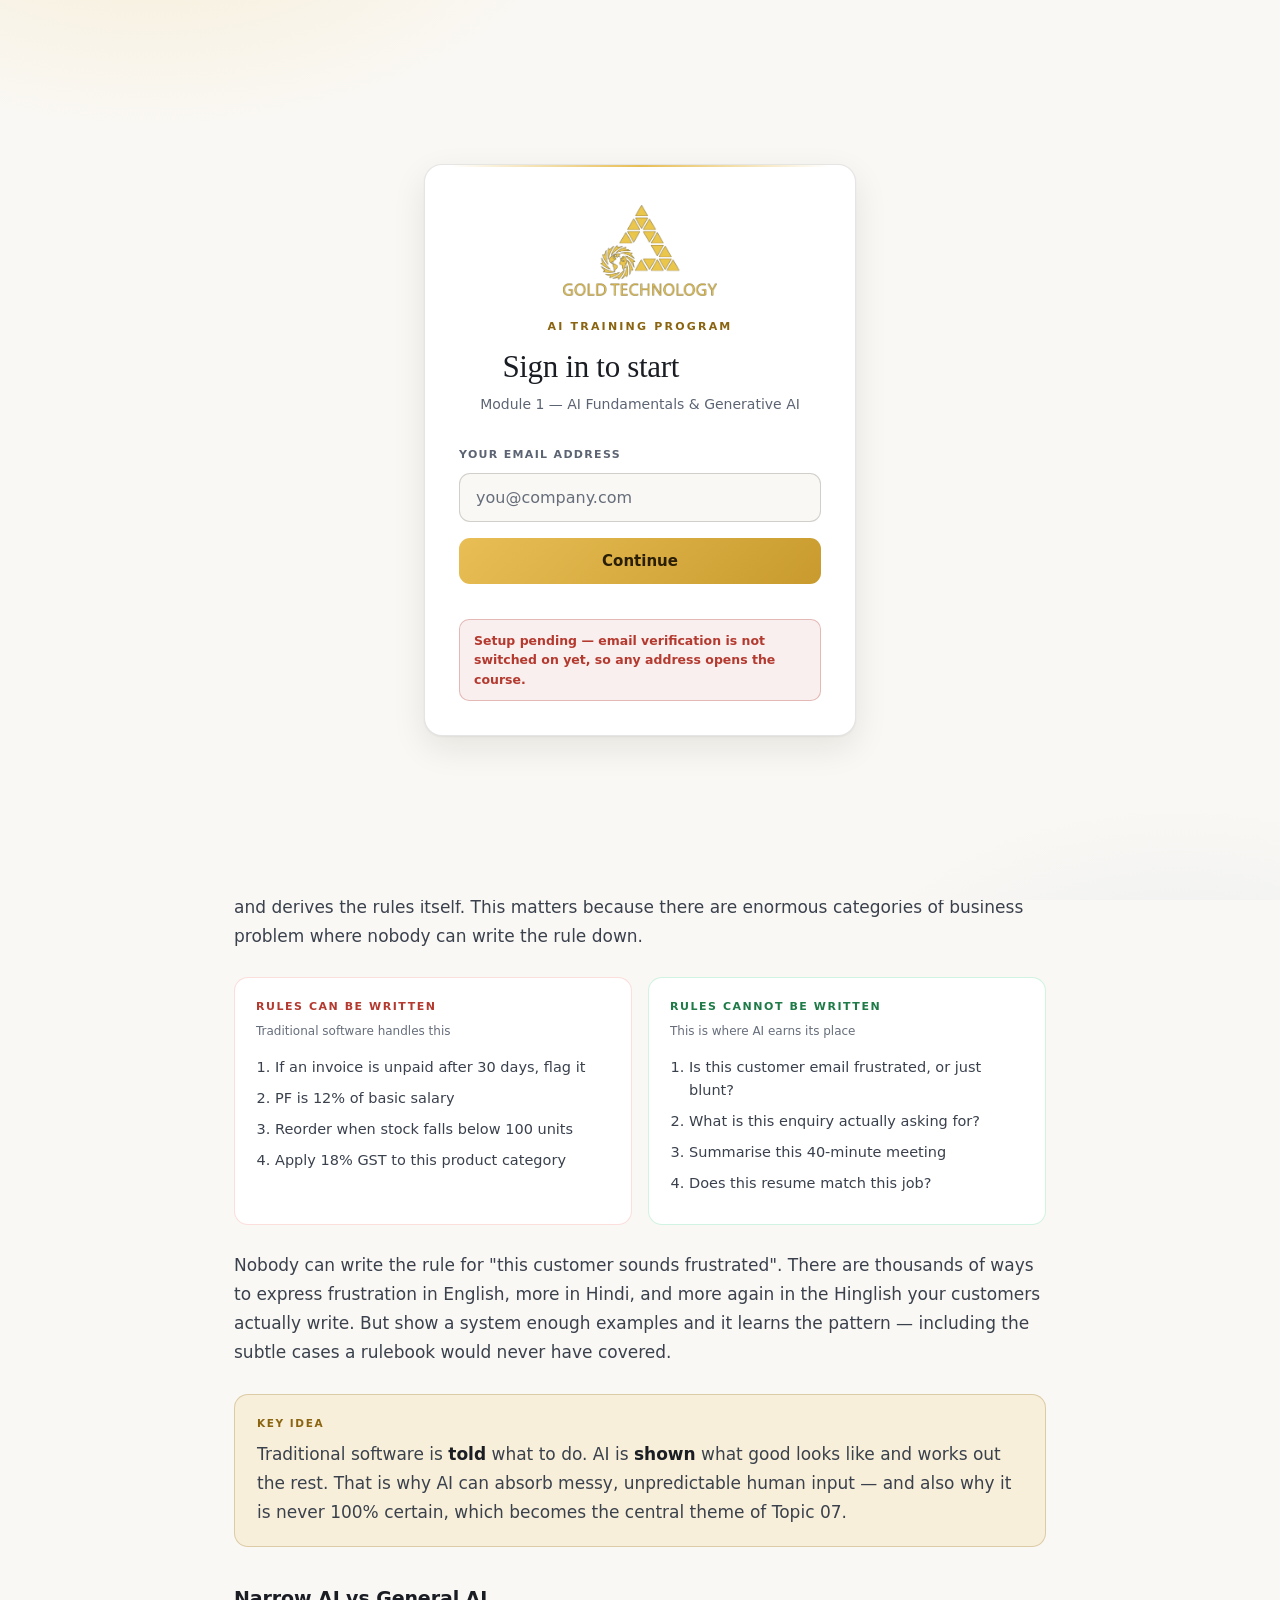
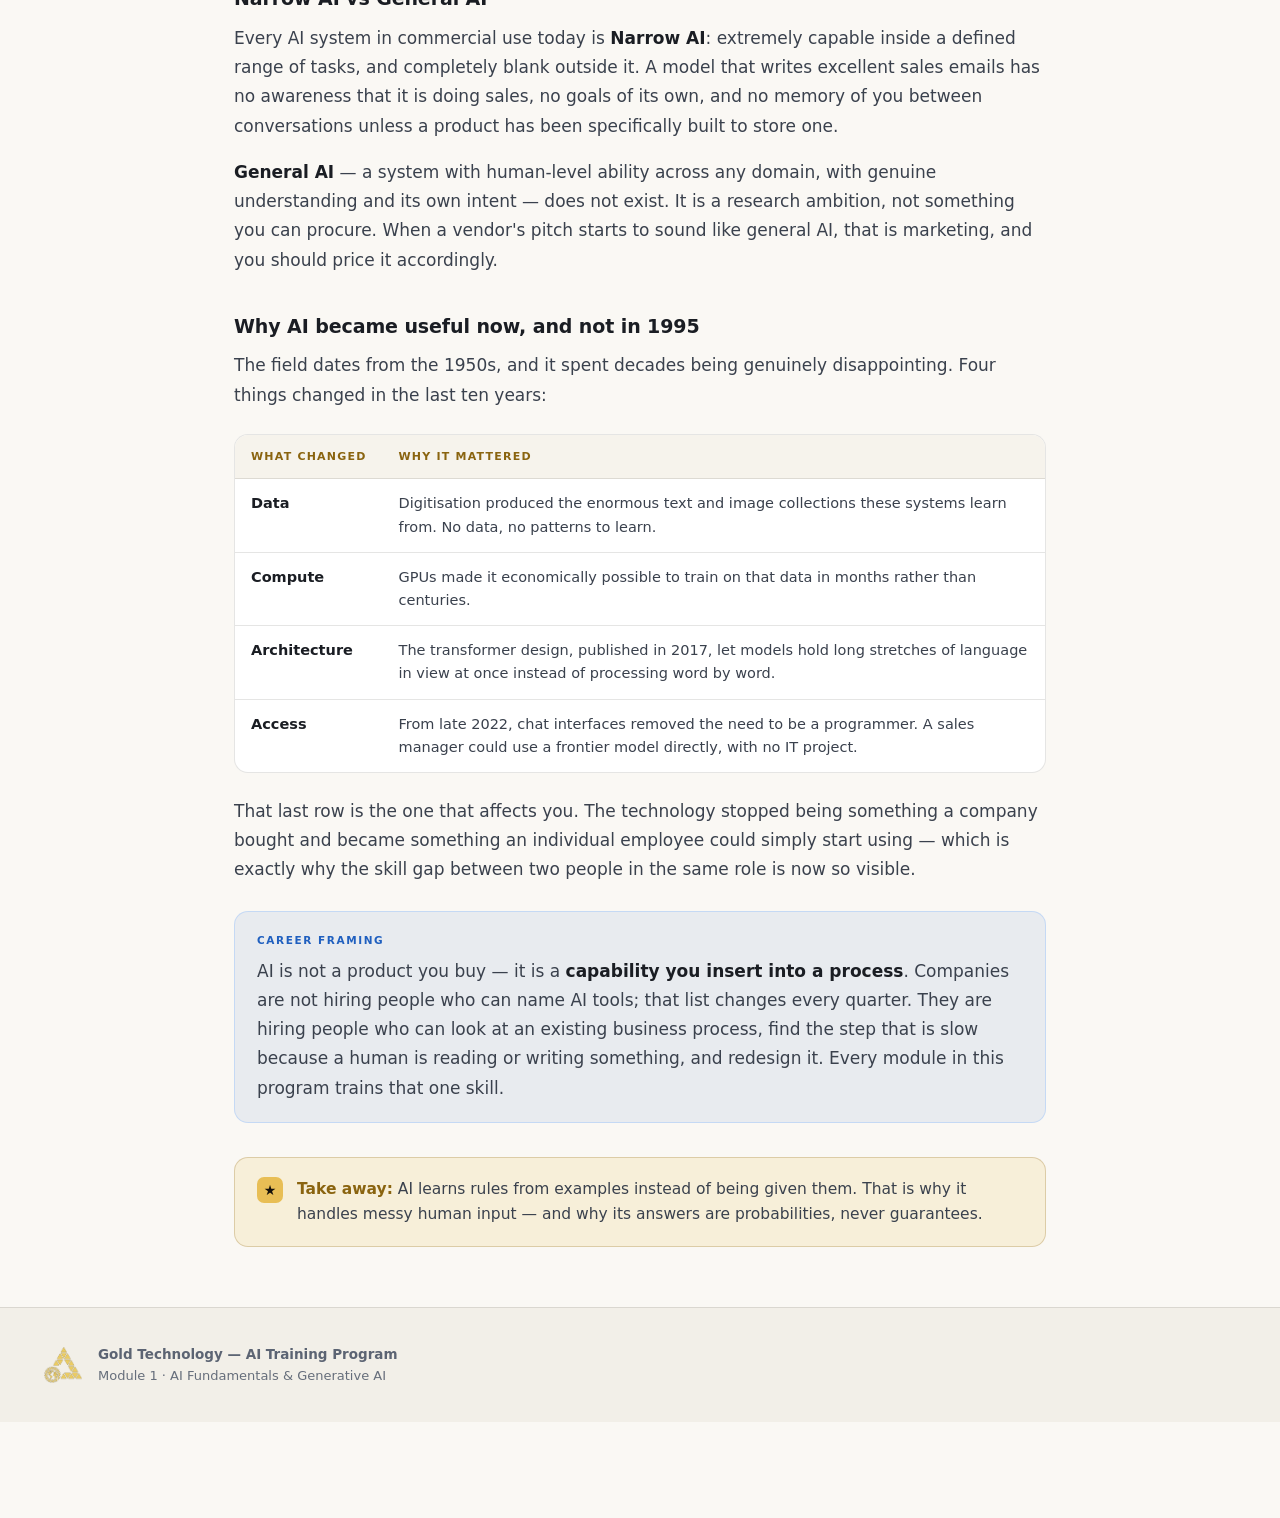
==== commit 22435efc: "Move the controls out of the header and into the bar at the foot The header was carrying the brand, " ====
--- a/module-1-ai-fundamentals-generative-ai/index.html
+++ b/module-1-ai-fundamentals-generative-ai/index.html
@@ -19,8 +19,6 @@
 </head>
 <body class="screens">
 
-<div class="progress"><i id="bar"></i></div>
-
 <header class="topbar">
   <div class="topbar-in">
     <div class="brand">
@@ -31,11 +29,6 @@
       </div>
     </div>
     <div class="topbar-spacer"></div>
-    <div class="topbar-pct"><span class="track"><span class="fill"></span></span><span class="val">0%</span></div>
-    <div class="audio">
-      <button class="abtn" id="a-play" type="button" aria-label="Play narration" title="Play narration">&#9654;</button>
-      <button class="abtn" id="a-mute" type="button" aria-label="Turn narration off" title="Turn narration off">&#128266;</button>
-    </div>
     <div class="topbar-chip"><b>Module 1</b><span>AI Fundamentals &amp; Generative AI</span></div>
   </div>
 </header>
@@ -62,7 +55,7 @@
 <!-- ============================================================ 1 -->
 <section class="screen" data-title="What is Artificial Intelligence?">
   <div class="screen-head">
-    <img class="hero-logo" src="../course/brand/logo-full.png" alt="Gold Technology" style="width:150px;margin-bottom:26px">
+    <img class="hero-logo" src="../course/brand/logo-full.png" alt="Gold Technology" style="width:104px;margin-bottom:20px">
     <p class="screen-kicker">Topic 01 of 11</p>
     <h2>What is Artificial Intelligence?</h2>
     <p class="sub">
@@ -1011,11 +1004,16 @@
 </div><!-- /stage-wrap -->
 
 <!-- ================= FIXED PREV / NEXT ================= -->
-<div class="gatehint" id="gatehint">Scroll down to continue ↓</div>
 <div class="stepnav">
+  <div class="progress"><i id="bar"></i></div>
   <div class="stepnav-in">
     <button class="navbtn" id="nav-prev" type="button">←<span class="word"> Previous</span></button>
     <div class="mid" id="nav-mid"></div>
+    <div class="audio">
+      <button class="abtn" id="a-play" type="button" aria-label="Play narration" title="Play narration">&#9654;</button>
+      <button class="abtn" id="a-mute" type="button" aria-label="Turn narration off" title="Turn narration off">&#128266;</button>
+    </div>
+    <div class="topbar-pct"><span class="track"><span class="fill"></span></span><span class="val">0%</span></div>
     <button class="navbtn primary" id="nav-next" type="button">Next<span class="word"> →</span></button>
   </div>
 </div>
--- a/course/assets/lesson.css
+++ b/course/assets/lesson.css
@@ -38,7 +38,7 @@
 /* The bars stay dark, so they need the palette they were designed against.
    Redeclaring the tokens here lets every child inherit the dark values
    without any of them needing an override of its own.                       */
-.topbar,.rail,.stepnav,.gatehint{
+.topbar,.rail,.stepnav{
   --panel:#161D2E;
   --panel2:#1C2436;
   --raise:#232C42;
@@ -71,7 +71,9 @@
 :focus-visible{outline:2px solid var(--gold);outline-offset:3px;border-radius:6px}
 
 /* ============ reading progress ============ */
-.progress{position:fixed;top:0;left:0;right:0;height:3px;background:rgba(255,255,255,.10);z-index:60}
+/* rides the top edge of the bar it now lives in, so every progress signal —
+   the fill, the percentage and the screen counter — sits together */
+.progress{position:absolute;top:0;left:0;right:0;height:3px;background:rgba(255,255,255,.10);z-index:1}
 .progress i{display:block;height:100%;width:0;background:linear-gradient(90deg,var(--goldfill2),var(--goldfill));transition:width .12s linear}
 
 /* ============ top bar ============ */
@@ -81,7 +83,7 @@
   border-bottom:1px solid var(--line);
 }
 .topbar-in{
-  max-width:var(--maxw);margin:0 auto;padding:11px 24px;
+  max-width:var(--maxw);margin:0 auto;padding:7px 24px;
   display:flex;align-items:center;gap:14px;
 }
 .brand{display:flex;align-items:center;gap:11px;min-width:0}
@@ -340,7 +342,7 @@
 }
 .topbar-pct .track{width:64px;height:5px;border-radius:99px;background:rgba(255,255,255,.09);overflow:hidden}
 .topbar-pct .fill{display:block;height:100%;width:0;background:linear-gradient(90deg,var(--gold2),var(--gold));transition:width .3s ease}
-@media (max-width:680px){ .topbar-pct{display:none} }
+@media (max-width:820px){ .topbar-pct{display:none} }
 
 /* ---------- clickable module cards ---------- */
 a.mod{text-decoration:none;transition:.16s;display:block}
@@ -473,18 +475,18 @@
   border-bottom:1px solid var(--line)
 }
 .rail-in{
-  max-width:var(--maxw);margin:0 auto;padding:10px 24px;
+  max-width:var(--maxw);margin:0 auto;padding:7px 24px;
   display:flex;gap:7px;overflow-x:auto;scrollbar-width:none
 }
 .rail-in::-webkit-scrollbar{display:none}
 .railstep{
   flex:none;border:1px solid var(--line);background:var(--panel);color:var(--muted);
-  border-radius:9px;padding:7px 12px;font:inherit;font-size:12px;font-weight:700;
+  border-radius:4px;padding:7px 12px;font:inherit;font-size:12px;font-weight:700;
   cursor:pointer;white-space:nowrap;transition:.15s;display:flex;align-items:center;gap:7px
 }
 .railstep:hover{border-color:var(--line2);color:var(--ink)}
 .railstep .n{
-  width:19px;height:19px;border-radius:5px;background:var(--raise);color:var(--muted);
+  width:19px;height:19px;border-radius:3px;background:var(--raise);color:var(--muted);
   display:grid;place-items:center;font-size:10.5px;font-weight:800;flex:none
 }
 .railstep.seen .n{background:rgba(79,209,139,.2);color:var(--ok)}
@@ -528,19 +530,19 @@
 
 /* ---------- fixed prev / next bar ---------- */
 .stepnav{
-  position:fixed;left:0;right:0;bottom:0;z-index:55;
+  position:fixed;left:0;right:0;bottom:0;z-index:55;overflow:hidden;
   background:#0E1420;
   border-top:1px solid var(--line2);
   padding-bottom:env(safe-area-inset-bottom,0)
 }
 .stepnav-in{
-  max-width:var(--maxw);margin:0 auto;padding:11px 24px;
-  display:flex;align-items:center;gap:12px
+  max-width:var(--maxw);margin:0 auto;padding:7px 24px;
+  display:flex;align-items:center;gap:10px
 }
 .navbtn{
   flex:none;display:inline-flex;align-items:center;gap:9px;
   border:1px solid var(--line2);background:var(--panel);color:var(--ink);
-  border-radius:11px;padding:11px 18px;font:inherit;font-size:14.5px;font-weight:700;
+  border-radius:9px;padding:8px 15px;font:inherit;font-size:14px;font-weight:700;
   cursor:pointer;transition:.15s
 }
 .navbtn:hover:not(:disabled){border-color:var(--gold);color:var(--gold)}
@@ -578,7 +580,7 @@
 /* ---------- narration buttons in the top bar ---------- */
 .audio{display:flex;align-items:center;gap:6px;flex:none}
 .abtn{
-  width:34px;height:34px;flex:none;border-radius:10px;
+  width:30px;height:30px;flex:none;border-radius:7px;
   border:1px solid var(--line2);background:var(--panel);color:var(--ink);
   font:inherit;font-size:14px;line-height:1;cursor:pointer;transition:.15s;
   display:grid;place-items:center
@@ -621,19 +623,9 @@
 
 /* ---------- scroll gate hint ---------- */
 .stepnav .mid .gate{color:var(--gold)}
-.gatehint{
-  position:fixed;left:50%;transform:translateX(-50%);
-  bottom:calc(78px + env(safe-area-inset-bottom,0px));z-index:54;
-  border:1px solid var(--goldline);background:rgba(20,16,10,.94);color:var(--gold);
-  border-radius:999px;padding:7px 16px;font-size:12.5px;font-weight:700;white-space:nowrap;
-  box-shadow:0 6px 20px rgba(0,0,0,.45);pointer-events:none;
-  opacity:0;transition:opacity .25s
-}
-.gatehint.show{opacity:1}
 @media (max-width:680px){
   .abtn{width:32px;height:32px;font-size:13px}
   .topbar-chip{padding:6px 10px;font-size:11.5px}
-  .gatehint{bottom:calc(74px + env(safe-area-inset-bottom,0px));font-size:12px}
 }
 
 /* ---------- placeholder shown when a topic video has not been uploaded ---------- */
@@ -662,20 +654,30 @@
 }
 
 /* ---------- rail chips for screens not yet unlocked ---------- */
-.railstep.locked{opacity:.42;cursor:not-allowed}
+.railstep.locked{opacity:.72;cursor:not-allowed}
 .railstep.locked:hover{border-color:var(--line);color:var(--muted)}
-.railstep.locked .n::after{content:" 🔒";font-size:8px}
+.railstep.on{font-weight:800}
+.railstep.locked .n::after{content:"";display:none}
+/* a padlock at 8px is a smudge; the dimmed chip already says "not yet" */
+.railstep.locked{background:transparent;border-style:dashed}
 
 .videobox figcaption.standin{color:var(--gold);background:var(--goldsoft)}
 
 /* ---------- header chip: module number over module name ---------- */
-.topbar-chip{display:flex;flex-direction:column;gap:1px;line-height:1.25;max-width:210px;text-align:right}
-.topbar-chip b{font-size:12px;font-weight:800;color:var(--gold)}
+.topbar-chip{
+  display:flex;align-items:baseline;gap:8px;flex-direction:row;
+  max-width:none;line-height:1.3;padding:5px 14px;border-radius:8px
+}
+.topbar-chip b{font-size:12px;font-weight:800;color:var(--gold);white-space:nowrap}
+.topbar-chip b::after{content:" \00b7";color:var(--goldline);margin-left:6px}
 .topbar-chip span{
-  font-size:10.5px;font-weight:600;color:var(--muted);
-  white-space:nowrap;overflow:hidden;text-overflow:ellipsis
-}
-@media (max-width:680px){ .topbar-chip{max-width:150px} }
+  font-size:12px;font-weight:600;color:var(--body);
+  white-space:nowrap;overflow:hidden;text-overflow:ellipsis;max-width:34ch
+}
+@media (max-width:680px){
+  .topbar-chip{padding:4px 10px;gap:6px}
+  .topbar-chip span{max-width:17ch;font-size:11px}
+}
 
 /* ============================ SIGN-IN GATE ============================== */
 /* Sits above everything until the learner is known. A class on <html> is set
@@ -771,3 +773,10 @@
   .signin-card h1{font-size:27px}
   .signin-logo{width:132px}
 }
+
+/* shown on the gate while no Firebase project is configured */
+.signin-note{
+  margin:20px 0 0;padding:11px 14px;text-align:left;
+  border:1px solid rgba(180,57,47,.3);background:var(--nosoft);
+  border-radius:10px;font-size:12.5px;line-height:1.55;color:var(--no);font-weight:600
+}
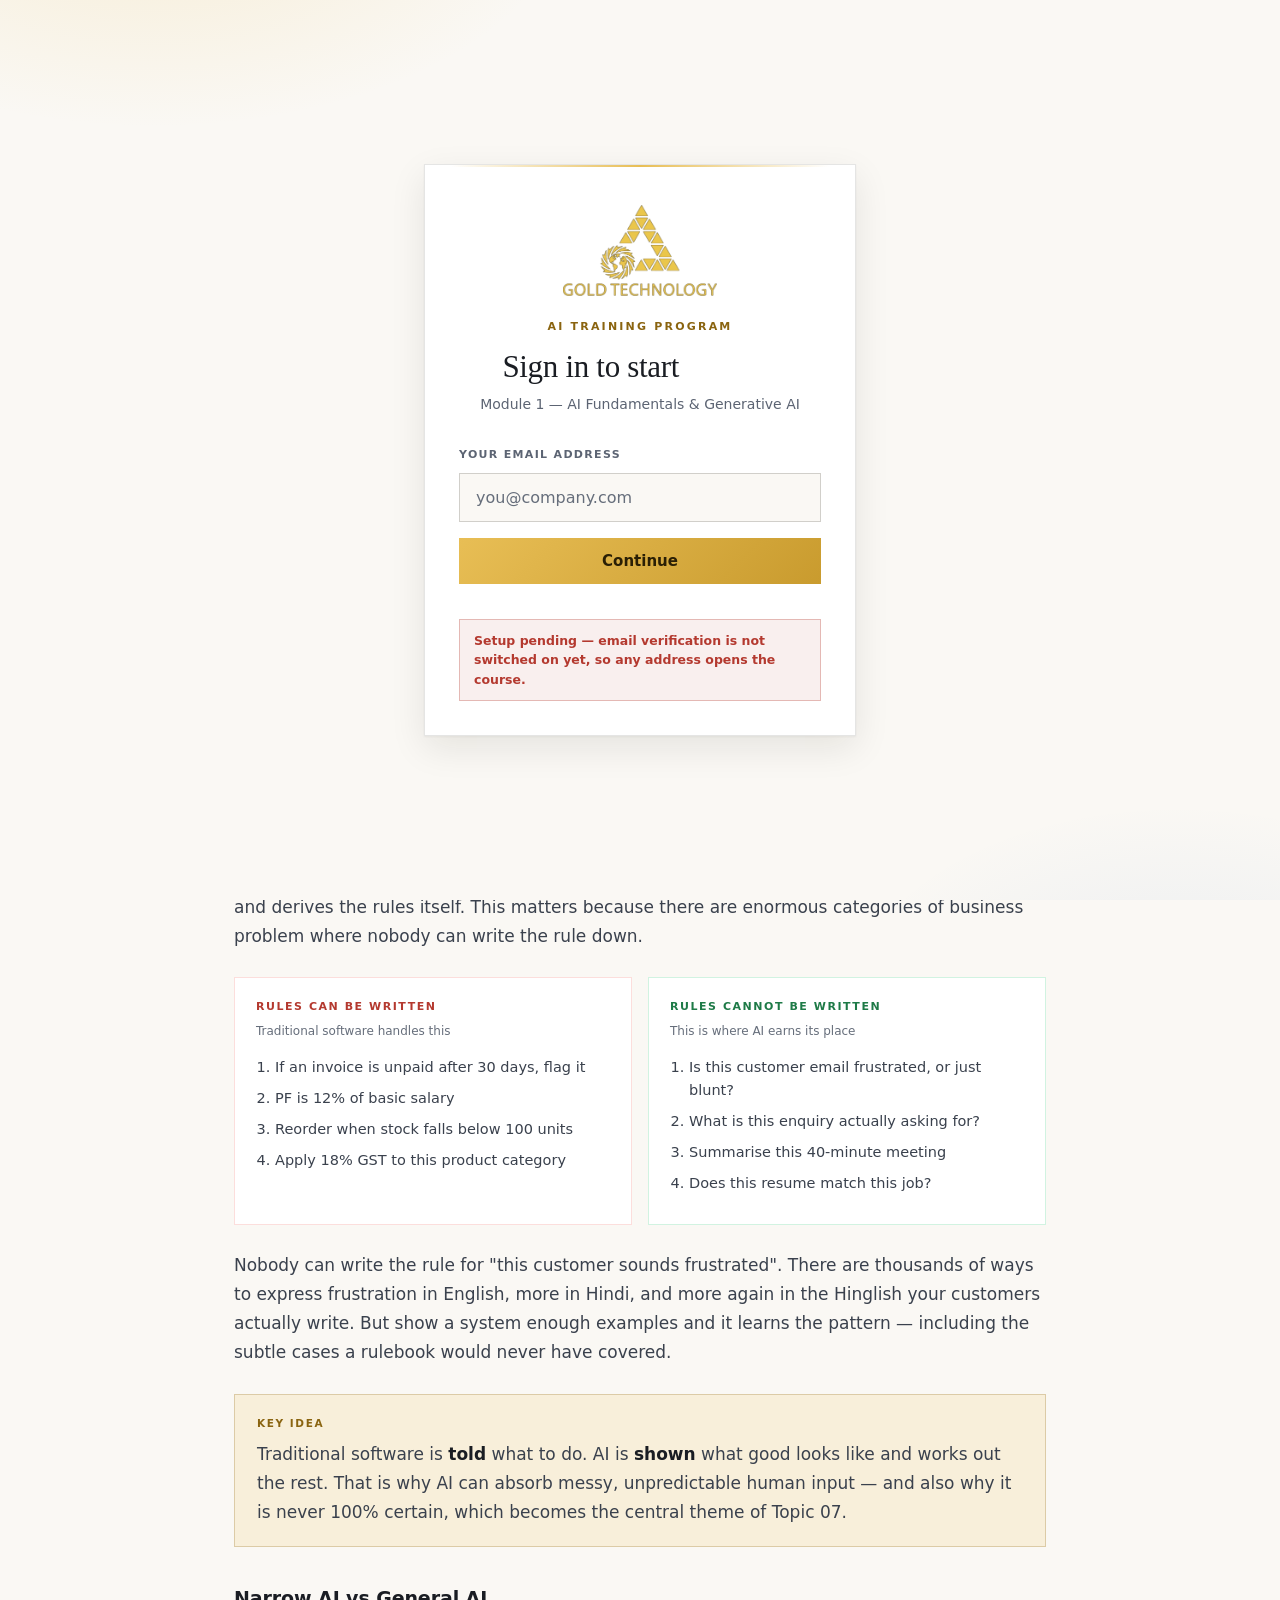
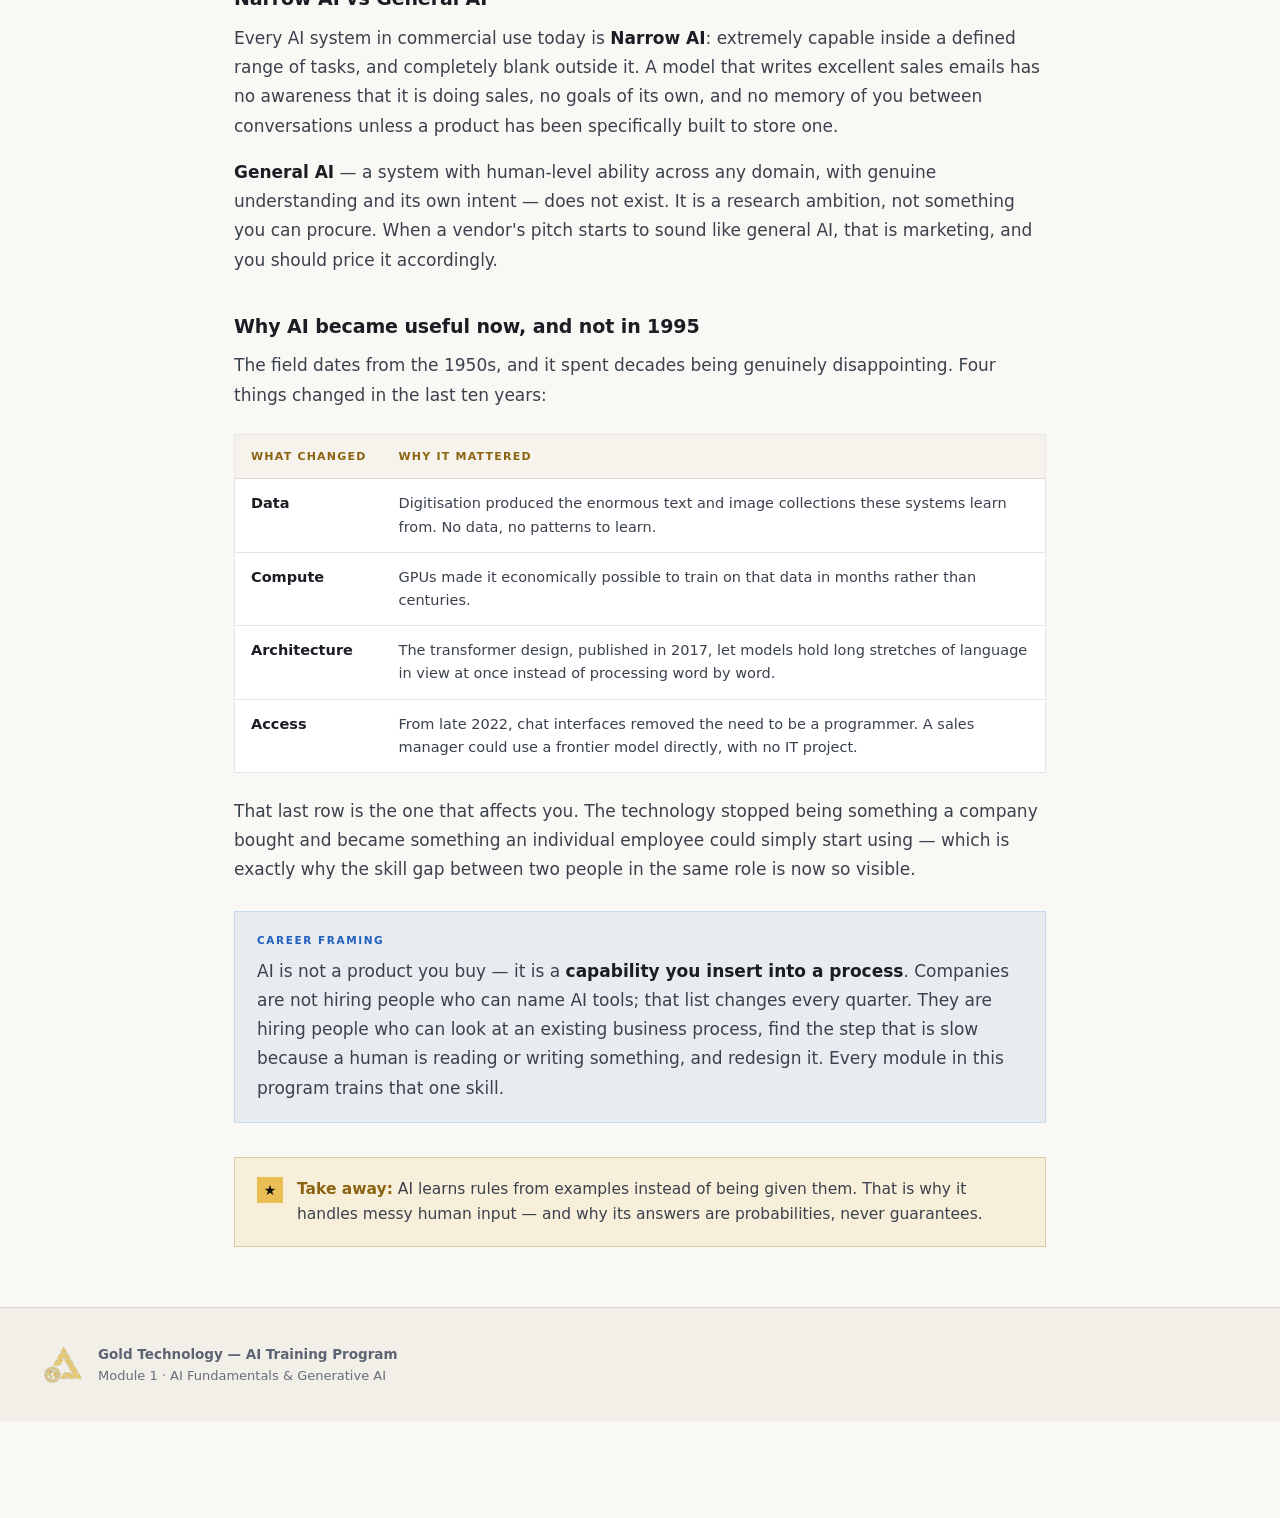
==== commit 12cd4c3e: "Square the theme and close the seam between the header and the rail The rail stuck itself 57px from " ====
--- a/module-1-ai-fundamentals-generative-ai/index.html
+++ b/module-1-ai-fundamentals-generative-ai/index.html
@@ -19,6 +19,7 @@
 </head>
 <body class="screens">
 
+<div class="chrome">
 <header class="topbar">
   <div class="topbar-in">
     <div class="brand">
@@ -49,6 +50,7 @@
     <button class="railstep" type="button"><span class="n">11</span><span class="lbl">Summary &amp; video</span></button>
   </div>
 </nav>
+</div>
 
 <div class="stage-wrap">
 
--- a/course/assets/lesson.css
+++ b/course/assets/lesson.css
@@ -31,7 +31,7 @@
   --infosoft:rgba(31,95,191,.08);
   --serif:Georgia,"Times New Roman",Times,serif;
   --sans:"Segoe UI",system-ui,-apple-system,Roboto,Helvetica,Arial,sans-serif;
-  --r:14px;
+  --r:0px;
   --maxw:1240px;
 }
 
@@ -68,7 +68,7 @@
 img{display:block;max-width:100%}
 a{color:var(--gold);text-decoration:none}
 a:hover{text-decoration:underline}
-:focus-visible{outline:2px solid var(--gold);outline-offset:3px;border-radius:6px}
+:focus-visible{outline:2px solid var(--gold);outline-offset:3px;border-radius:0}
 
 /* ============ reading progress ============ */
 /* rides the top edge of the bar it now lives in, so every progress signal —
@@ -77,8 +77,10 @@
 .progress i{display:block;height:100%;width:0;background:linear-gradient(90deg,var(--goldfill2),var(--goldfill));transition:width .12s linear}
 
 /* ============ top bar ============ */
+/* the header and the rail stick as one block. Offsetting the rail by a
+   hardcoded header height meant any change to the header opened a gap. */
+.chrome{position:sticky;top:0;z-index:50}
 .topbar{
-  position:sticky;top:0;z-index:50;
   background:#0E1420;
   border-bottom:1px solid var(--line);
 }
@@ -98,7 +100,7 @@
 .topbar-chip{
   flex:none;font-size:12px;font-weight:700;color:var(--gold);
   border:1px solid var(--goldline);background:var(--goldsoft);
-  padding:6px 13px;border-radius:999px;white-space:nowrap
+  padding:6px 13px;border-radius:0;white-space:nowrap
 }
 
 /* ============ hero ============ */
@@ -128,13 +130,13 @@
 .meta{display:flex;flex-wrap:wrap;gap:9px;margin-bottom:34px}
 .meta span{
   font-size:12.5px;font-weight:600;color:var(--body);
-  border:1px solid var(--line2);border-radius:999px;padding:7px 14px;background:rgba(26,22,15,.02)
+  border:1px solid var(--line2);border-radius:0;padding:7px 14px;background:rgba(26,22,15,.02)
 }
 .meta span b{color:var(--gold);font-weight:700}
 
 .outcome{
   border:1px solid var(--goldline);background:var(--goldsoft);
-  border-radius:var(--r);padding:22px 24px;max-width:74ch
+  border-radius:0;padding:22px 24px;max-width:74ch
 }
 .outcome h4{
   margin:0 0 9px;font-size:11px;font-weight:800;letter-spacing:.16em;
@@ -151,7 +153,7 @@
 }
 .mods{display:flex;gap:8px;overflow-x:auto;padding-bottom:6px;scrollbar-width:thin}
 .mod{
-  flex:none;min-width:132px;border:1px solid var(--line);border-radius:11px;
+  flex:none;min-width:132px;border:1px solid var(--line);border-radius:0;
   padding:11px 13px;background:var(--panel);
 }
 .mod b{display:block;font-size:10.5px;letter-spacing:.13em;color:var(--dim);font-weight:800;margin-bottom:4px;white-space:nowrap}
@@ -198,7 +200,7 @@
 strong{color:var(--ink);font-weight:650}
 
 /* ============ callouts ============ */
-.call{border-radius:var(--r);padding:19px 22px;margin:26px 0;border:1px solid var(--line);background:var(--panel)}
+.call{border-radius:0;padding:19px 22px;margin:26px 0;border:1px solid var(--line);background:var(--panel)}
 .call-t{
   display:flex;align-items:center;gap:8px;margin:0 0 8px;
   font-size:10.5px;font-weight:800;letter-spacing:.15em;text-transform:uppercase
@@ -212,7 +214,7 @@
 .call.warn .call-t{color:var(--no)}
 
 /* ============ tables ============ */
-.tw{overflow-x:auto;margin:24px 0;border:1px solid var(--line);border-radius:var(--r);background:var(--panel)}
+.tw{overflow-x:auto;margin:24px 0;border:1px solid var(--line);border-radius:0;background:var(--panel)}
 table{border-collapse:collapse;width:100%;min-width:540px;font-size:14.5px}
 th,td{padding:13px 16px;text-align:left;border-bottom:1px solid var(--line);vertical-align:top;line-height:1.6}
 th{
@@ -224,13 +226,13 @@
 
 /* ============ nesting diagram ============ */
 .figure{margin:28px 0}
-.figure svg{width:100%;height:auto;display:block;border:1px solid var(--line);border-radius:var(--r);background:var(--panel)}
+.figure svg{width:100%;height:auto;display:block;border:1px solid var(--line);border-radius:0;background:var(--panel)}
 .cap{margin:11px 0 0;font-size:13px;color:var(--dim);line-height:1.6;font-style:italic}
 
 /* ============ flow chips ============ */
 .flow{display:flex;flex-wrap:wrap;align-items:stretch;gap:9px;margin:24px 0}
 .flow .step{
-  flex:1 1 150px;border:1px solid var(--line);border-radius:11px;
+  flex:1 1 150px;border:1px solid var(--line);border-radius:0;
   padding:14px 15px;background:var(--panel);min-width:0
 }
 .flow .step b{display:block;font-size:10.5px;letter-spacing:.13em;color:var(--gold);font-weight:800;margin-bottom:6px;text-transform:uppercase}
@@ -239,7 +241,7 @@
 
 /* ============ compare (before / after) ============ */
 .vs{display:grid;grid-template-columns:1fr 1fr;gap:16px;margin:26px 0}
-.vs .col{border:1px solid var(--line);border-radius:var(--r);background:var(--panel);padding:20px 21px}
+.vs .col{border:1px solid var(--line);border-radius:0;background:var(--panel);padding:20px 21px}
 .vs .col.bad{border-color:rgba(240,118,110,.24)}
 .vs .col.good{border-color:rgba(79,209,139,.26)}
 .vs h5{margin:0 0 4px;font-size:11px;font-weight:800;letter-spacing:.14em;text-transform:uppercase}
@@ -251,42 +253,42 @@
 
 /* ============ stat tiles ============ */
 .stats{display:grid;grid-template-columns:repeat(auto-fit,minmax(158px,1fr));gap:12px;margin:26px 0}
-.stat{border:1px solid var(--line);border-radius:12px;background:var(--panel);padding:17px 18px}
+.stat{border:1px solid var(--line);border-radius:0;background:var(--panel);padding:17px 18px}
 .stat b{display:block;font-family:var(--serif);font-size:29px;color:var(--gold);line-height:1.1;margin-bottom:5px}
 .stat span{display:block;font-size:12.5px;color:var(--muted);line-height:1.5}
 
 /* ============ activity ============ */
-.task{border:1px solid var(--goldline);border-radius:var(--r);background:linear-gradient(165deg,rgba(232,190,85,.07),rgba(232,190,85,.015));padding:24px 26px;margin:26px 0}
+.task{border:1px solid var(--goldline);border-radius:0;background:linear-gradient(165deg,rgba(232,190,85,.07),rgba(232,190,85,.015));padding:24px 26px;margin:26px 0}
 .task h4{margin:0 0 12px;color:var(--gold);font-size:12px;letter-spacing:.14em;text-transform:uppercase;font-weight:800}
 .task ol{margin:0;padding-left:20px}
 .task li{margin-bottom:9px}
 
 /* ============ knowledge check ============ */
 .check{border-top:1px solid var(--line);padding-top:52px;margin-top:8px}
-.q{border:1px solid var(--line);border-radius:var(--r);background:var(--panel);padding:22px 24px;margin-bottom:14px}
+.q{border:1px solid var(--line);border-radius:0;background:var(--panel);padding:22px 24px;margin-bottom:14px}
 .q-n{font-size:10.5px;font-weight:800;letter-spacing:.14em;color:var(--dim);text-transform:uppercase;margin-bottom:8px}
 .q-t{font-size:16.5px;font-weight:650;color:var(--ink);line-height:1.55;margin:0 0 16px}
 .opts{display:flex;flex-direction:column;gap:8px}
 .opt{
   display:flex;gap:12px;align-items:flex-start;width:100%;text-align:left;
-  border:1px solid var(--line2);border-radius:10px;background:var(--panel2);
+  border:1px solid var(--line2);border-radius:0;background:var(--panel2);
   color:var(--body);padding:12px 15px;font:inherit;font-size:14.5px;line-height:1.55;
   cursor:pointer;transition:.15s
 }
 .opt:hover:not(:disabled){border-color:var(--gold);background:var(--raise)}
 .opt:disabled{cursor:default}
 .opt .k{
-  flex:none;width:23px;height:23px;border-radius:6px;border:1px solid var(--line2);
+  flex:none;width:23px;height:23px;border-radius:0;border:1px solid var(--line2);
   display:grid;place-items:center;font-size:11.5px;font-weight:800;color:var(--muted)
 }
 .opt.right{border-color:var(--ok);background:var(--oksoft);color:#14532B}
 .opt.right .k{border-color:var(--ok);background:var(--ok);color:#EAF7EF}
 .opt.wrong{border-color:var(--no);background:var(--nosoft);color:#6E1F18}
 .opt.wrong .k{border-color:var(--no);background:var(--no);color:#FDECEA}
-.exp{margin-top:14px;padding:13px 16px;border-left:2px solid var(--gold);background:var(--goldsoft);border-radius:0 9px 9px 0;font-size:14px;line-height:1.62;color:var(--body)}
+.exp{margin-top:14px;padding:13px 16px;border-left:2px solid var(--gold);background:var(--goldsoft);border-radius:0;font-size:14px;line-height:1.62;color:var(--body)}
 .exp b{color:var(--gold)}
 .score{
-  border:1px solid var(--goldline);background:var(--goldsoft);border-radius:var(--r);
+  border:1px solid var(--goldline);background:var(--goldsoft);border-radius:0;
   padding:20px 24px;margin-top:20px;display:flex;align-items:center;gap:16px;flex-wrap:wrap
 }
 .score[hidden]{display:none}
@@ -294,7 +296,7 @@
 .score span{font-size:14.5px;color:var(--body);flex:1;min-width:190px}
 .btn{
   border:1px solid var(--line2);background:var(--panel2);color:var(--ink);
-  border-radius:10px;padding:10px 18px;font:inherit;font-size:14px;font-weight:650;cursor:pointer
+  border-radius:0;padding:10px 18px;font:inherit;font-size:14px;font-weight:650;cursor:pointer
 }
 .btn:hover{border-color:var(--gold);color:var(--gold)}
 
@@ -340,7 +342,7 @@
   flex:none;display:flex;align-items:center;gap:8px;
   font-size:11.5px;font-weight:700;color:var(--muted);white-space:nowrap
 }
-.topbar-pct .track{width:64px;height:5px;border-radius:99px;background:rgba(255,255,255,.09);overflow:hidden}
+.topbar-pct .track{width:64px;height:5px;border-radius:0;background:rgba(255,255,255,.09);overflow:hidden}
 .topbar-pct .fill{display:block;height:100%;width:0;background:linear-gradient(90deg,var(--gold2),var(--gold));transition:width .3s ease}
 @media (max-width:820px){ .topbar-pct{display:none} }
 
@@ -356,7 +358,7 @@
 
 /* ---------- prompt block + copy ---------- */
 .prompt{
-  position:relative;border:1px solid var(--line);border-radius:var(--r);
+  position:relative;border:1px solid var(--line);border-radius:0;
   background:#12151C;margin:22px 0;overflow:hidden
 }
 .prompt-h{
@@ -375,13 +377,13 @@
 }
 .copy{
   flex:none;border:1px solid var(--line2);background:var(--panel);color:var(--muted);
-  border-radius:8px;padding:5px 11px;font:inherit;font-size:11.5px;font-weight:700;cursor:pointer;transition:.15s
+  border-radius:0;padding:5px 11px;font:inherit;font-size:11.5px;font-weight:700;cursor:pointer;transition:.15s
 }
 .copy:hover{border-color:var(--gold);color:var(--gold)}
 .copy.ok{border-color:var(--ok);color:var(--ok)}
 
 /* ---------- reveal / think-first ---------- */
-.reveal{border:1px solid var(--line);border-radius:var(--r);background:var(--panel);margin:24px 0;overflow:hidden}
+.reveal{border:1px solid var(--line);border-radius:0;background:var(--panel);margin:24px 0;overflow:hidden}
 .reveal summary{
   list-style:none;cursor:pointer;padding:16px 20px;display:flex;align-items:center;gap:11px;
   font-size:14.5px;font-weight:650;color:var(--ink);transition:.15s
@@ -389,7 +391,7 @@
 .reveal summary::-webkit-details-marker{display:none}
 .reveal summary:hover{background:var(--panel2)}
 .reveal summary .chev{
-  flex:none;width:22px;height:22px;border-radius:6px;border:1px solid var(--goldline);
+  flex:none;width:22px;height:22px;border-radius:0;border:1px solid var(--goldline);
   color:var(--gold);display:grid;place-items:center;font-size:12px;transition:transform .2s
 }
 .reveal[open] summary .chev{transform:rotate(90deg)}
@@ -403,7 +405,7 @@
 
 /* ---------- prompt builder ---------- */
 .builder{
-  border:1px solid var(--goldline);border-radius:var(--r);
+  border:1px solid var(--goldline);border-radius:0;
   background:linear-gradient(165deg,rgba(232,190,85,.07),rgba(232,190,85,.015));
   padding:24px 26px;margin:28px 0
 }
@@ -421,7 +423,7 @@
 }
 .field label em{font-style:normal;color:var(--dim);letter-spacing:.02em;text-transform:none;font-weight:600;font-size:11.5px}
 .field textarea{
-  width:100%;border:1px solid var(--line2);border-radius:10px;background:var(--panel);
+  width:100%;border:1px solid var(--line2);border-radius:0;background:var(--panel);
   color:var(--ink);padding:11px 14px;font:inherit;font-size:14.5px;line-height:1.6;
   resize:vertical;min-height:52px
 }
@@ -437,7 +439,7 @@
   text-transform:uppercase;color:var(--dim)
 }
 .mnav a{
-  border:1px solid var(--line);border-radius:var(--r);background:var(--panel);
+  border:1px solid var(--line);border-radius:0;background:var(--panel);
   padding:17px 20px;text-decoration:none;transition:.16s;display:block
 }
 .mnav a:hover{border-color:var(--goldline);background:var(--panel2);text-decoration:none}
@@ -450,7 +452,7 @@
 
 /* ---------- next-module placeholder (module not published yet) ---------- */
 .mnav .soon-card{
-  border:1px solid var(--line2);border-radius:var(--r);background:var(--panel);
+  border:1px solid var(--line2);border-radius:0;background:var(--panel);
   padding:17px 20px;text-align:right
 }
 .mnav .soon-card small{display:block;font-size:10.5px;font-weight:800;letter-spacing:.14em;text-transform:uppercase;color:var(--gold);margin-bottom:5px}
@@ -458,7 +460,7 @@
 .mnav .soon-card span{
   display:inline-block;margin-top:8px;font-size:11px;font-weight:700;letter-spacing:.08em;
   text-transform:uppercase;color:var(--dim);border:1px solid var(--line2);
-  border-radius:999px;padding:3px 10px
+  border-radius:0;padding:3px 10px
 }
 @media (max-width:680px){ .mnav .soon-card{text-align:left} }
 
@@ -470,7 +472,6 @@
 
 /* ---------- step rail ---------- */
 .rail{
-  position:sticky;top:57px;z-index:45;
   background:#131A28;
   border-bottom:1px solid var(--line)
 }
@@ -481,12 +482,12 @@
 .rail-in::-webkit-scrollbar{display:none}
 .railstep{
   flex:none;border:1px solid var(--line);background:var(--panel);color:var(--muted);
-  border-radius:4px;padding:7px 12px;font:inherit;font-size:12px;font-weight:700;
+  border-radius:0;padding:7px 12px;font:inherit;font-size:12px;font-weight:700;
   cursor:pointer;white-space:nowrap;transition:.15s;display:flex;align-items:center;gap:7px
 }
 .railstep:hover{border-color:var(--line2);color:var(--ink)}
 .railstep .n{
-  width:19px;height:19px;border-radius:3px;background:var(--raise);color:var(--muted);
+  width:19px;height:19px;border-radius:0;background:var(--raise);color:var(--muted);
   display:grid;place-items:center;font-size:10.5px;font-weight:800;flex:none
 }
 .railstep.seen .n{background:rgba(79,209,139,.2);color:var(--ok)}
@@ -519,10 +520,10 @@
 /* takeaway strip that closes each screen */
 .takeaway{
   display:flex;gap:14px;align-items:flex-start;margin:34px 0 0;padding:19px 22px;
-  border:1px solid var(--goldline);border-radius:var(--r);background:var(--goldsoft)
+  border:1px solid var(--goldline);border-radius:0;background:var(--goldsoft)
 }
 .takeaway .ico{
-  flex:none;width:26px;height:26px;border-radius:7px;background:var(--goldfill);color:#14100A;
+  flex:none;width:26px;height:26px;border-radius:0;background:var(--goldfill);color:#14100A;
   display:grid;place-items:center;font-size:14px;font-weight:800
 }
 .takeaway p{margin:0;color:var(--body);font-size:15.5px;line-height:1.62}
@@ -542,7 +543,7 @@
 .navbtn{
   flex:none;display:inline-flex;align-items:center;gap:9px;
   border:1px solid var(--line2);background:var(--panel);color:var(--ink);
-  border-radius:9px;padding:8px 15px;font:inherit;font-size:14px;font-weight:700;
+  border-radius:0;padding:8px 15px;font:inherit;font-size:14px;font-weight:700;
   cursor:pointer;transition:.15s
 }
 .navbtn:hover:not(:disabled){border-color:var(--gold);color:var(--gold)}
@@ -561,7 +562,6 @@
 
 @media (max-width:680px){
   body.screens{padding-bottom:88px}
-  .rail{top:53px}
   .rail-in,.stage-wrap,.stepnav-in{padding-left:16px;padding-right:16px}
   .navbtn{padding:11px 15px;font-size:14px}
   .navbtn .word{display:none}
@@ -580,7 +580,7 @@
 /* ---------- narration buttons in the top bar ---------- */
 .audio{display:flex;align-items:center;gap:6px;flex:none}
 .abtn{
-  width:30px;height:30px;flex:none;border-radius:7px;
+  width:30px;height:30px;flex:none;border-radius:0;
   border:1px solid var(--line2);background:var(--panel);color:var(--ink);
   font:inherit;font-size:14px;line-height:1;cursor:pointer;transition:.15s;
   display:grid;place-items:center
@@ -593,14 +593,14 @@
 /* ---------- highlighted sentence while narrating ---------- */
 .speaking{
   background:linear-gradient(90deg,rgba(232,190,85,.16),rgba(232,190,85,.05));
-  box-shadow:inset 2px 0 0 var(--gold);border-radius:0 6px 6px 0
+  box-shadow:inset 2px 0 0 var(--gold);border-radius:0
 }
 
 /* ---------- video screen ---------- */
 /* only the frame the film sits in stays black — the caption below it belongs
    to the page and has to be readable against it */
 .videobox{
-  border:1px solid var(--line);border-radius:var(--r);overflow:hidden;
+  border:1px solid var(--line);border-radius:0;overflow:hidden;
   background:var(--panel);margin:26px 0
 }
 .videobox video{display:block;width:100%;height:auto;background:#05070C}
@@ -611,10 +611,10 @@
 .recap{display:grid;gap:10px;margin:26px 0}
 .recap-item{
   display:flex;gap:14px;align-items:flex-start;
-  border:1px solid var(--line);border-radius:12px;background:var(--panel);padding:14px 16px
+  border:1px solid var(--line);border-radius:0;background:var(--panel);padding:14px 16px
 }
 .recap-item .num{
-  flex:none;width:26px;height:26px;border-radius:7px;background:var(--raise);color:var(--gold);
+  flex:none;width:26px;height:26px;border-radius:0;background:var(--raise);color:var(--gold);
   display:grid;place-items:center;font-size:12px;font-weight:800
 }
 .recap-item div{min-width:0}
@@ -638,7 +638,7 @@
 .vidmissing code{
   font-family:ui-monospace,SFMono-Regular,Menlo,Consolas,monospace;font-size:12px;
   color:var(--gold);background:var(--goldsoft);border:1px solid var(--goldline);
-  border-radius:7px;padding:4px 10px;word-break:break-all
+  border-radius:0;padding:4px 10px;word-break:break-all
 }
 .vidmissing span{font-size:12.5px;color:var(--dim);max-width:44ch;line-height:1.55}
 
@@ -666,7 +666,7 @@
 /* ---------- header chip: module number over module name ---------- */
 .topbar-chip{
   display:flex;align-items:baseline;gap:8px;flex-direction:row;
-  max-width:none;line-height:1.3;padding:5px 14px;border-radius:8px
+  max-width:none;line-height:1.3;padding:5px 14px;border-radius:0
 }
 .topbar-chip b{font-size:12px;font-weight:800;color:var(--gold);white-space:nowrap}
 .topbar-chip b::after{content:" \00b7";color:var(--goldline);margin-left:6px}
@@ -698,14 +698,14 @@
 .signin-card{
   position:relative;width:100%;max-width:432px;text-align:center;
   background:var(--panel);border:1px solid var(--line);
-  border-radius:18px;padding:40px 34px 34px;
+  border-radius:0;padding:40px 34px 34px;
   box-shadow:0 1px 2px rgba(26,22,15,.05),0 12px 34px rgba(26,22,15,.09)
 }
 /* a thin gold seam across the top, so the card reads as branded rather than
    as a stock login box */
 .signin-card::before{
   content:"";position:absolute;top:0;left:26px;right:26px;height:2px;
-  border-radius:0 0 2px 2px;
+  border-radius:0;
   background:linear-gradient(90deg,transparent,var(--goldfill),transparent)
 }
 
@@ -728,7 +728,7 @@
 .signin-form input{
   width:100%;padding:14px 16px;font-family:inherit;font-size:16px;
   color:var(--ink);background:var(--bg);
-  border:1px solid var(--line2);border-radius:11px;transition:.15s
+  border:1px solid var(--line2);border-radius:0;transition:.15s
 }
 .signin-form input:focus{
   outline:none;border-color:var(--gold);background:var(--panel);
@@ -740,7 +740,7 @@
   width:100%;margin-top:16px;padding:14px 20px;
   font-family:inherit;font-size:15px;font-weight:800;color:#2A1F05;
   background:linear-gradient(135deg,var(--goldfill),var(--goldfill2));
-  border:0;border-radius:11px;cursor:pointer;transition:.15s
+  border:0;border-radius:0;cursor:pointer;transition:.15s
 }
 .signin-go:hover:not(:disabled){filter:brightness(1.05)}
 .signin-go:disabled{opacity:.55;cursor:default}
@@ -763,13 +763,13 @@
 .signin-back{
   margin-top:22px;padding:9px 16px;font-family:inherit;font-size:13px;font-weight:600;
   color:var(--muted);background:transparent;
-  border:1px solid var(--line2);border-radius:9px;cursor:pointer;transition:.15s
+  border:1px solid var(--line2);border-radius:0;cursor:pointer;transition:.15s
 }
 .signin-back:hover{color:var(--ink);border-color:var(--gold);background:var(--panel2)}
 
 @media (max-width:420px){
   .signin{padding:16px}
-  .signin-card{padding:32px 22px 26px;border-radius:16px}
+  .signin-card{padding:32px 22px 26px;border-radius:0}
   .signin-card h1{font-size:27px}
   .signin-logo{width:132px}
 }
@@ -778,5 +778,5 @@
 .signin-note{
   margin:20px 0 0;padding:11px 14px;text-align:left;
   border:1px solid rgba(180,57,47,.3);background:var(--nosoft);
-  border-radius:10px;font-size:12.5px;line-height:1.55;color:var(--no);font-weight:600
-}
+  border-radius:0;font-size:12.5px;line-height:1.55;color:var(--no);font-weight:600
+}
